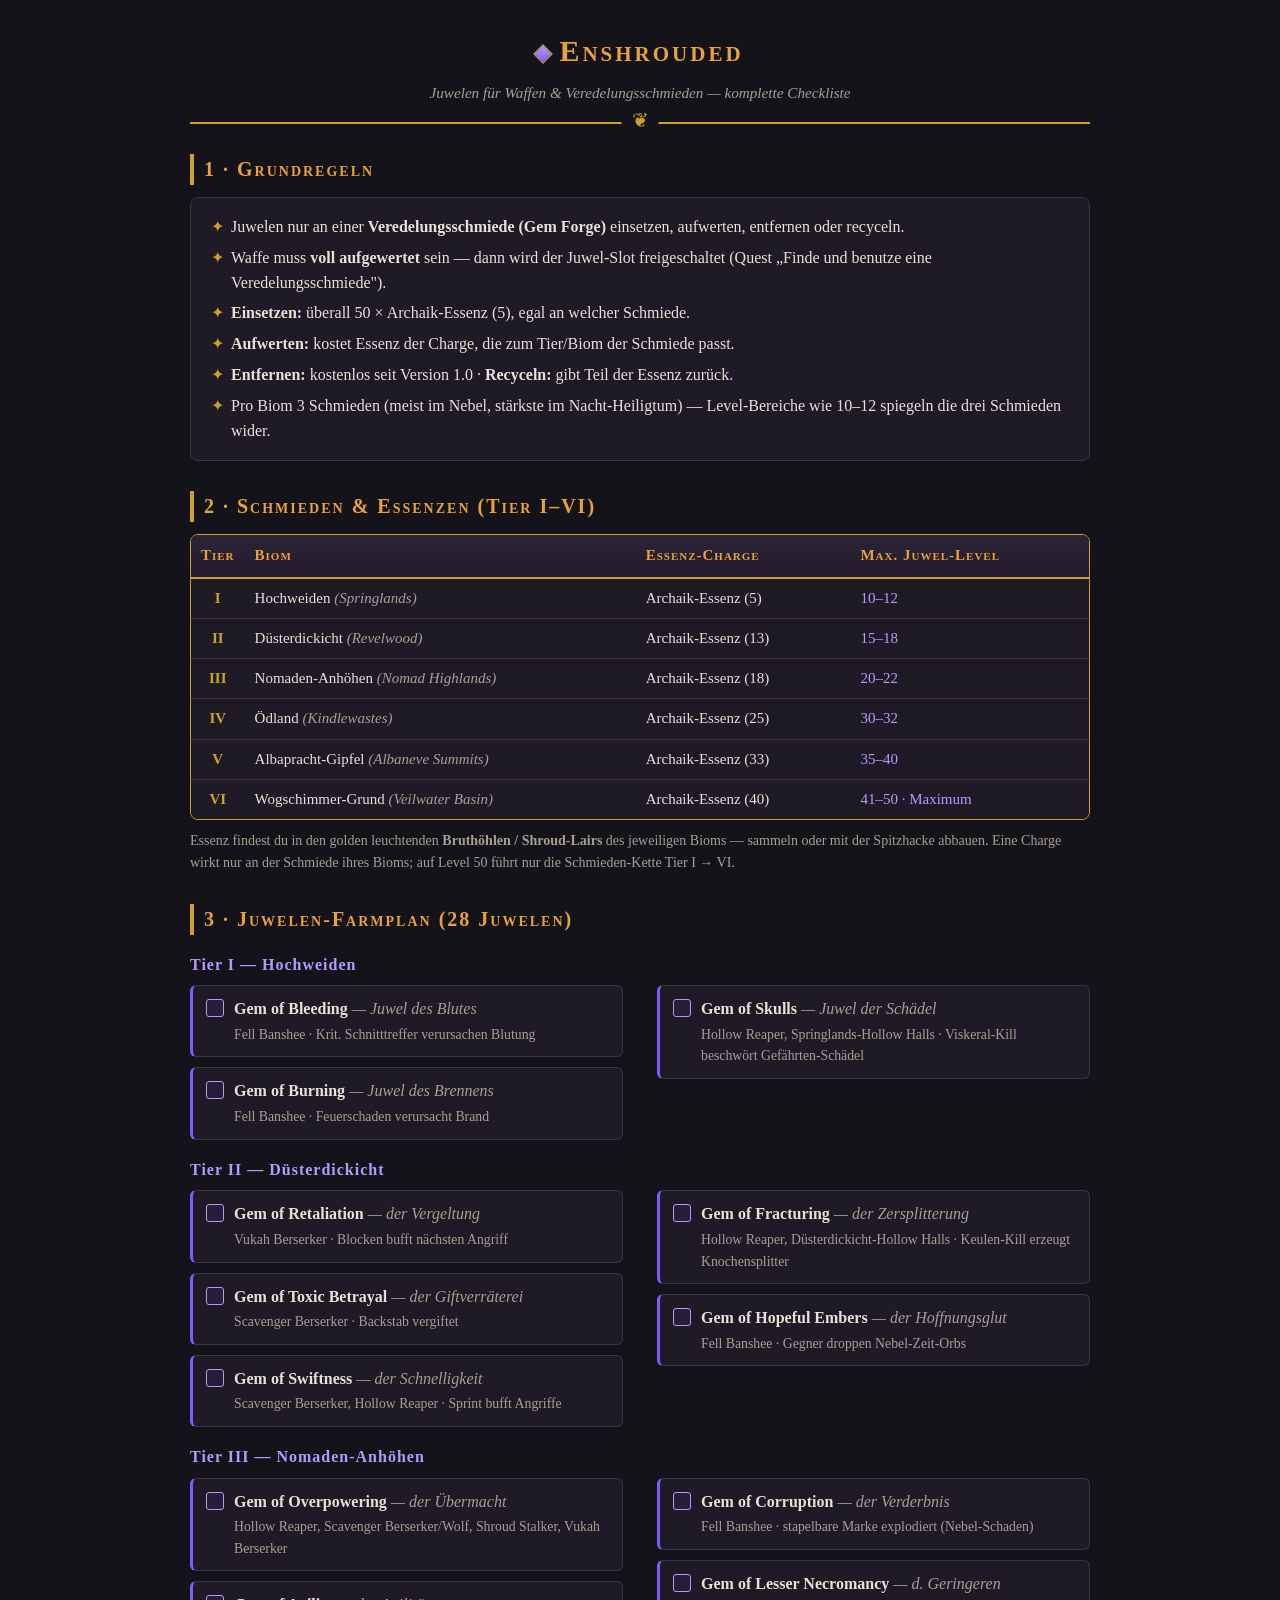
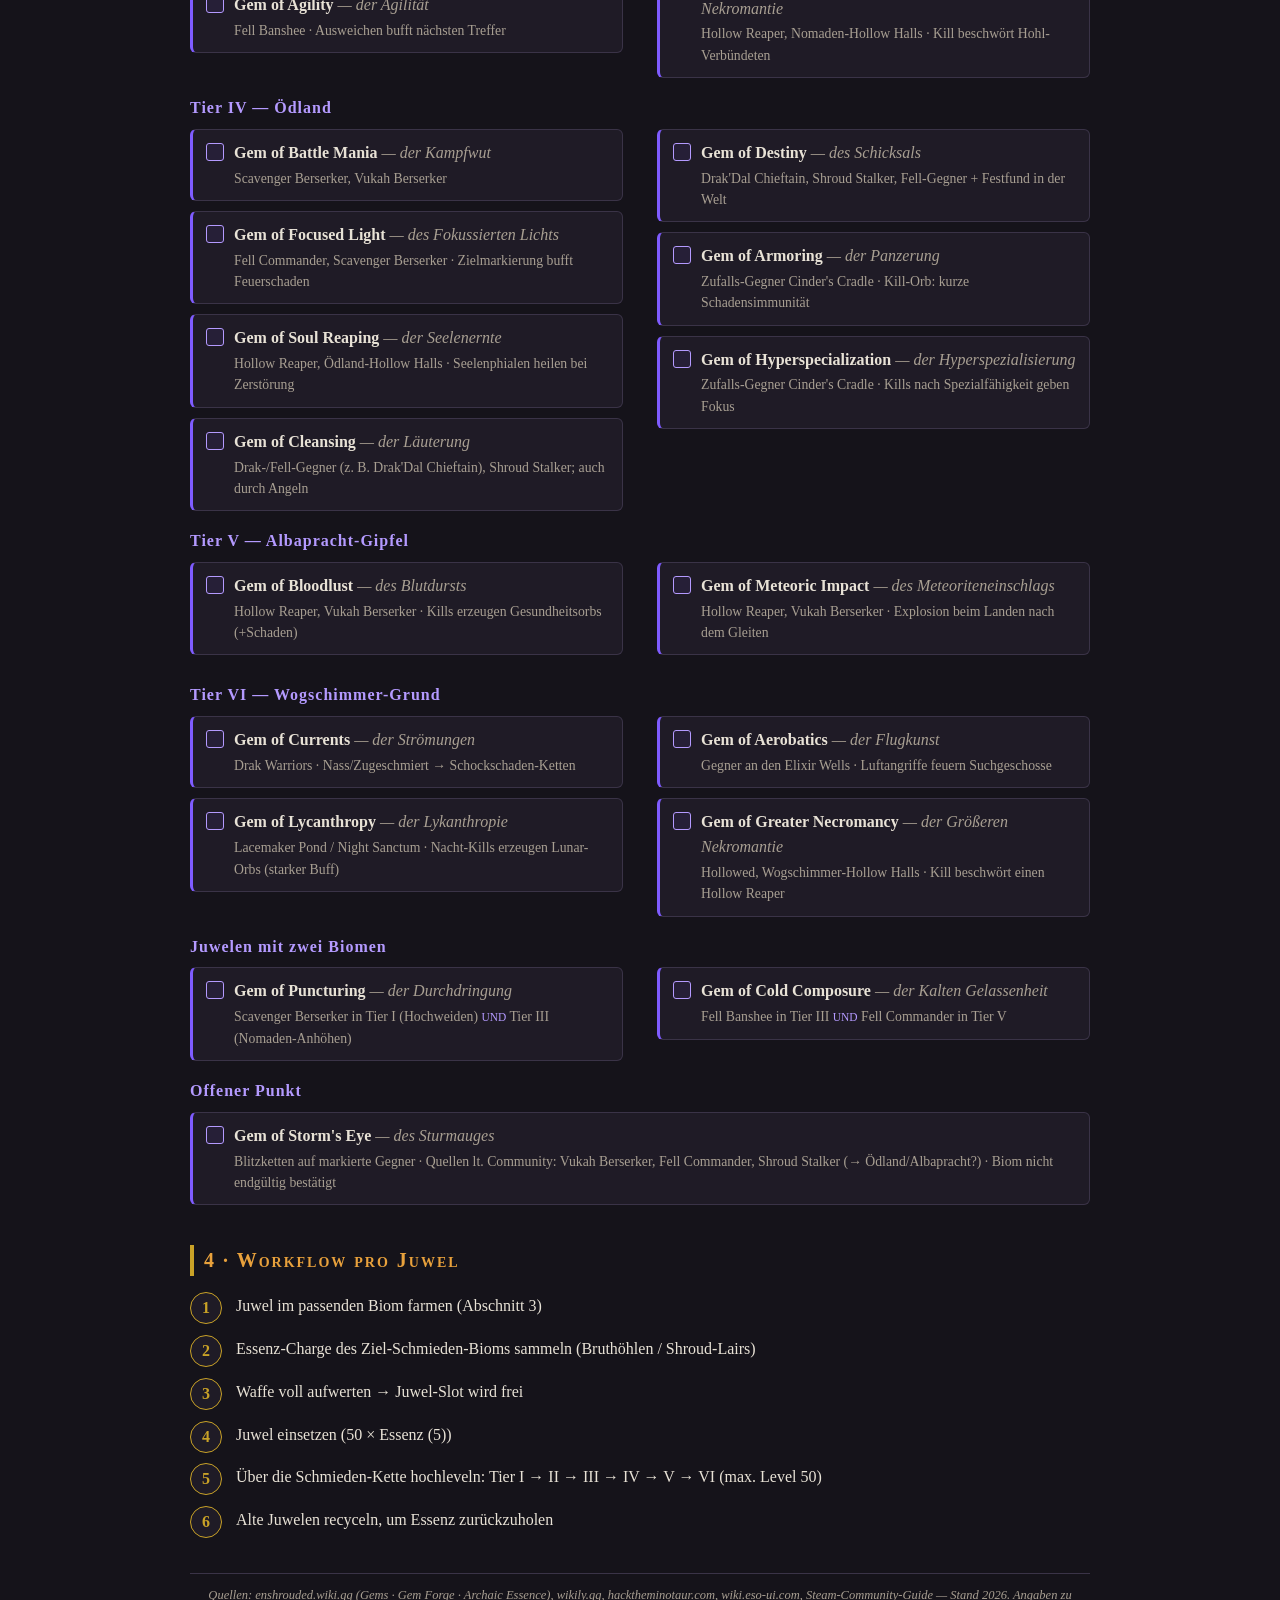
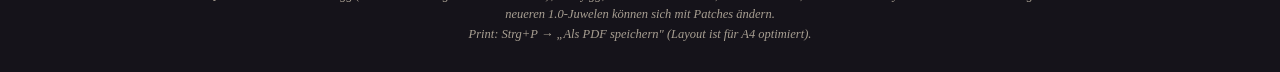
==== index.html @ e837d1d8 "index.html erstellen" ====
<!DOCTYPE html>
<html lang="de">
<head>
<meta charset="UTF-8">
<meta name="viewport" content="width=device-width, initial-scale=1">
<title>Enshrouded – Juwelen &amp; Veredelungsschmieden</title>
<style>
  :root{
    --bg:#15131a; --panel:#1f1b26; --panel2:#262130;
    --gold:#c9a227; --ember:#e8a13c; --gem:#7f5cff; --gem2:#b49aff;
    --text:#e8e2d6; --muted:#a89f92; --line:#3a3347;
  }
  *{box-sizing:border-box;margin:0;padding:0}
  html{-webkit-text-size-adjust:100%}
  body{
    font-family:"Palatino Linotype",Palatino,Georgia,"Times New Roman",serif;
    background:var(--bg); color:var(--text);
    padding:clamp(14px,4vw,28px) clamp(10px,4vw,22px);
    line-height:1.55; font-size:16px;
  }
  .wrap{max-width:900px;margin:0 auto}
  header{text-align:center;border-bottom:2px solid var(--gold);padding-bottom:18px;margin-bottom:26px;position:relative}
  header::after{content:"❦";color:var(--gold);font-size:20px;position:absolute;bottom:-14px;left:50%;transform:translateX(-50%);background:var(--bg);padding:0 10px}
  h1{font-variant:small-caps;letter-spacing:3px;font-size:clamp(24px,7vw,30px);color:var(--ember)}
  .sub{color:var(--muted);font-style:italic;margin-top:6px;font-size:.95em}
  .gem-icon{display:inline-block;width:14px;height:14px;background:linear-gradient(135deg,var(--gem2),var(--gem));transform:rotate(45deg);margin-right:9px;border:1px solid var(--gold);vertical-align:middle}
  h2{font-variant:small-caps;letter-spacing:2px;color:var(--ember);font-size:clamp(17px,5vw,20px);margin:30px 0 12px;border-left:4px solid var(--gold);padding-left:10px}
  h3{color:var(--gem2);font-size:16px;margin:18px 0 8px;letter-spacing:1px}
  .note{background:var(--panel);border:1px solid var(--line);border-radius:8px;padding:14px 16px;margin-bottom:8px}
  ul.rules{list-style:none}
  ul.rules li{padding:3px 0 3px 24px;position:relative}
  ul.rules li::before{content:"✦";position:absolute;left:4px;color:var(--gold)}
  .table-scroll{overflow-x:auto;-webkit-overflow-scrolling:touch;border:1px solid var(--gold);border-radius:8px}
  table{width:100%;min-width:520px;border-collapse:collapse;background:var(--panel);font-size:15px}
  th{background:linear-gradient(180deg,#2c2437,#221c2b);font-variant:small-caps;letter-spacing:1px;color:var(--ember);padding:9px 10px;text-align:left;border-bottom:2px solid var(--gold);position:sticky;top:0}
  td{padding:8px 10px;border-bottom:1px solid var(--line)}
  tr:last-child td{border-bottom:none}
  .tier{color:var(--gold);font-weight:bold;text-align:center;width:52px}
  .lvl{color:var(--gem2);white-space:nowrap}
  .cols{column-count:2;column-gap:34px}
  .gem{break-inside:avoid;margin:0 0 10px;padding:11px 13px;background:var(--panel);border:1px solid var(--line);border-left:3px solid var(--gem);border-radius:6px;list-style:none;display:flex;gap:10px;align-items:flex-start}
  .box{flex:0 0 18px;height:18px;margin-top:2px;border:1.5px solid var(--gem2);border-radius:3px;background:rgba(127,92,255,.08)}
  .gname{font-weight:bold;color:var(--text)}
  .gde{color:var(--muted);font-style:italic}
  .gsrc{display:block;font-size:.86em;color:var(--muted);margin-top:2px}
  .gem small{color:var(--gem2)}
  .workflow{counter-reset:step}
  .workflow li{list-style:none;position:relative;padding:6px 0 6px 46px;margin-bottom:6px}
  .workflow li::before{counter-increment:step;content:counter(step);position:absolute;left:0;top:4px;width:30px;height:30px;line-height:30px;text-align:center;border-radius:50%;border:1.5px solid var(--gold);color:var(--gold);font-weight:bold;background:var(--panel)}
  footer{margin-top:34px;border-top:1px solid var(--line);padding-top:12px;color:var(--muted);font-size:12.5px;font-style:italic;text-align:center}

  /* ── Mobil & Tablet ─────────────────────────── */
  @media (max-width:760px){
    .cols{column-count:1}
    h2{scroll-margin-top:12px}
    .gem{padding:12px 14px}
    .box{flex:0 0 20px;height:20px}
    header{margin-bottom:20px;padding-bottom:14px}
  }
  @media (max-width:480px){
    body{font-size:15px}
    .table-scroll{margin:0 -6px}
    th,td{padding:7px 8px}
    table{min-width:480px;font-size:14px}
    .gem-icon{width:12px;height:12px;margin-right:7px}
    .workflow li{padding-left:42px}
  }

  /* ── Druckfassung: hell fürs Papier ─────────── */
  @media print{
    body{background:#fdf9ef;color:#2a2418;padding:6mm}
    header,header::after{background:#fdf9ef}
    .note,table,.gem{background:#fff;color:#2a2418}
    th{background:#f3ead2;color:#6b4a08;-webkit-print-color-adjust:exact;print-color-adjust:exact}
    td,tr:last-child td{border-color:#d8cdb4}
    .box{background:#fff;border-color:#7f5cff}
    .cols{column-count:2}
    .table-scroll{overflow:visible;border-radius:0}
    table{min-width:0}
    a[href]::after{content:""}
  }
  @page{size:A4;margin:14mm}
</style>
</head>
<body>
<div class="wrap">

<header>
  <h1><span class="gem-icon"></span>Enshrouded</h1>
  <div class="sub">Juwelen für Waffen &amp; Veredelungsschmieden — komplette Checkliste</div>
</header>

<h2>1 · Grundregeln</h2>
<div class="note"><ul class="rules">
<li>Juwelen nur an einer <b>Veredelungsschmiede (Gem Forge)</b> einsetzen, aufwerten, entfernen oder recyceln.</li>
<li>Waffe muss <b>voll aufgewertet</b> sein — dann wird der Juwel-Slot freigeschaltet (Quest „Finde und benutze eine Veredelungsschmiede").</li>
<li><b>Einsetzen:</b> überall 50 × Archaik-Essenz (5), egal an welcher Schmiede.</li>
<li><b>Aufwerten:</b> kostet Essenz der Charge, die zum Tier/Biom der Schmiede passt.</li>
<li><b>Entfernen:</b> kostenlos seit Version 1.0 · <b>Recyceln:</b> gibt Teil der Essenz zurück.</li>
<li>Pro Biom 3 Schmieden (meist im Nebel, stärkste im Nacht-Heiligtum) — Level-Bereiche wie 10–12 spiegeln die drei Schmieden wider.</li>
</ul></div>

<h2>2 · Schmieden &amp; Essenzen (Tier I–VI)</h2>
<div class="table-scroll">
<table>
<tr><th>Tier</th><th>Biom</th><th>Essenz-Charge</th><th>Max. Juwel-Level</th></tr>
<tr><td class="tier">I</td><td>Hochweiden <span class="gde">(Springlands)</span></td><td>Archaik-Essenz (5)</td><td class="lvl">10–12</td></tr>
<tr><td class="tier">II</td><td>Düsterdickicht <span class="gde">(Revelwood)</span></td><td>Archaik-Essenz (13)</td><td class="lvl">15–18</td></tr>
<tr><td class="tier">III</td><td>Nomaden-Anhöhen <span class="gde">(Nomad Highlands)</span></td><td>Archaik-Essenz (18)</td><td class="lvl">20–22</td></tr>
<tr><td class="tier">IV</td><td>Ödland <span class="gde">(Kindlewastes)</span></td><td>Archaik-Essenz (25)</td><td class="lvl">30–32</td></tr>
<tr><td class="tier">V</td><td>Albapracht-Gipfel <span class="gde">(Albaneve Summits)</span></td><td>Archaik-Essenz (33)</td><td class="lvl">35–40</td></tr>
<tr><td class="tier">VI</td><td>Wogschimmer-Grund <span class="gde">(Veilwater Basin)</span></td><td>Archaik-Essenz (40)</td><td class="lvl">41–50 · Maximum</td></tr>
</table>
</div>
<p style="margin-top:10px;color:var(--muted);font-size:14px">Essenz findest du in den golden leuchtenden <b>Bruthöhlen / Shroud-Lairs</b> des jeweiligen Bioms — sammeln oder mit der Spitzhacke abbauen. Eine Charge wirkt nur an der Schmiede ihres Bioms; auf Level 50 führt nur die Schmieden-Kette Tier I → VI.</p>

<h2>3 · Juwelen-Farmplan (28 Juwelen)</h2>

<h3>Tier I — Hochweiden</h3>
<ul class="cols">
<li class="gem"><span class="box"></span><span><span class="gname">Gem of Bleeding</span> <span class="gde">— Juwel des Blutes</span><span class="gsrc">Fell Banshee · Krit. Schnitttreffer verursachen Blutung</span></span></li>
<li class="gem"><span class="box"></span><span><span class="gname">Gem of Burning</span> <span class="gde">— Juwel des Brennens</span><span class="gsrc">Fell Banshee · Feuerschaden verursacht Brand</span></span></li>
<li class="gem"><span class="box"></span><span><span class="gname">Gem of Skulls</span> <span class="gde">— Juwel der Schädel</span><span class="gsrc">Hollow Reaper, Springlands-Hollow Halls · Viskeral-Kill beschwört Gefährten-Schädel</span></span></li>
</ul>

<h3>Tier II — Düsterdickicht</h3>
<ul class="cols">
<li class="gem"><span class="box"></span><span><span class="gname">Gem of Retaliation</span> <span class="gde">— der Vergeltung</span><span class="gsrc">Vukah Berserker · Blocken bufft nächsten Angriff</span></span></li>
<li class="gem"><span class="box"></span><span><span class="gname">Gem of Toxic Betrayal</span> <span class="gde">— der Giftverräterei</span><span class="gsrc">Scavenger Berserker · Backstab vergiftet</span></span></li>
<li class="gem"><span class="box"></span><span><span class="gname">Gem of Swiftness</span> <span class="gde">— der Schnelligkeit</span><span class="gsrc">Scavenger Berserker, Hollow Reaper · Sprint bufft Angriffe</span></span></li>
<li class="gem"><span class="box"></span><span><span class="gname">Gem of Fracturing</span> <span class="gde">— der Zersplitterung</span><span class="gsrc">Hollow Reaper, Düsterdickicht-Hollow Halls · Keulen-Kill erzeugt Knochensplitter</span></span></li>
<li class="gem"><span class="box"></span><span><span class="gname">Gem of Hopeful Embers</span> <span class="gde">— der Hoffnungsglut</span><span class="gsrc">Fell Banshee · Gegner droppen Nebel-Zeit-Orbs</span></span></li>
</ul>

<h3>Tier III — Nomaden-Anhöhen</h3>
<ul class="cols">
<li class="gem"><span class="box"></span><span><span class="gname">Gem of Overpowering</span> <span class="gde">— der Übermacht</span><span class="gsrc">Hollow Reaper, Scavenger Berserker/Wolf, Shroud Stalker, Vukah Berserker</span></span></li>
<li class="gem"><span class="box"></span><span><span class="gname">Gem of Agility</span> <span class="gde">— der Agilität</span><span class="gsrc">Fell Banshee · Ausweichen bufft nächsten Treffer</span></span></li>
<li class="gem"><span class="box"></span><span><span class="gname">Gem of Corruption</span> <span class="gde">— der Verderbnis</span><span class="gsrc">Fell Banshee · stapelbare Marke explodiert (Nebel-Schaden)</span></span></li>
<li class="gem"><span class="box"></span><span><span class="gname">Gem of Lesser Necromancy</span> <span class="gde">— d. Geringeren Nekromantie</span><span class="gsrc">Hollow Reaper, Nomaden-Hollow Halls · Kill beschwört Hohl-Verbündeten</span></span></li>
</ul>

<h3>Tier IV — Ödland</h3>
<ul class="cols">
<li class="gem"><span class="box"></span><span><span class="gname">Gem of Battle Mania</span> <span class="gde">— der Kampfwut</span><span class="gsrc">Scavenger Berserker, Vukah Berserker</span></span></li>
<li class="gem"><span class="box"></span><span><span class="gname">Gem of Focused Light</span> <span class="gde">— des Fokussierten Lichts</span><span class="gsrc">Fell Commander, Scavenger Berserker · Zielmarkierung bufft Feuerschaden</span></span></li>
<li class="gem"><span class="box"></span><span><span class="gname">Gem of Soul Reaping</span> <span class="gde">— der Seelenernte</span><span class="gsrc">Hollow Reaper, Ödland-Hollow Halls · Seelenphialen heilen bei Zerstörung</span></span></li>
<li class="gem"><span class="box"></span><span><span class="gname">Gem of Cleansing</span> <span class="gde">— der Läuterung</span><span class="gsrc">Drak-/Fell-Gegner (z. B. Drak'Dal Chieftain), Shroud Stalker; auch durch Angeln</span></span></li>
<li class="gem"><span class="box"></span><span><span class="gname">Gem of Destiny</span> <span class="gde">— des Schicksals</span><span class="gsrc">Drak'Dal Chieftain, Shroud Stalker, Fell-Gegner + Festfund in der Welt</span></span></li>
<li class="gem"><span class="box"></span><span><span class="gname">Gem of Armoring</span> <span class="gde">— der Panzerung</span><span class="gsrc">Zufalls-Gegner Cinder's Cradle · Kill-Orb: kurze Schadensimmunität</span></span></li>
<li class="gem"><span class="box"></span><span><span class="gname">Gem of Hyperspecialization</span> <span class="gde">— der Hyperspezialisierung</span><span class="gsrc">Zufalls-Gegner Cinder's Cradle · Kills nach Spezialfähigkeit geben Fokus</span></span></li>
</ul>

<h3>Tier V — Albapracht-Gipfel</h3>
<ul class="cols">
<li class="gem"><span class="box"></span><span><span class="gname">Gem of Bloodlust</span> <span class="gde">— des Blutdursts</span><span class="gsrc">Hollow Reaper, Vukah Berserker · Kills erzeugen Gesundheitsorbs (+Schaden)</span></span></li>
<li class="gem"><span class="box"></span><span><span class="gname">Gem of Meteoric Impact</span> <span class="gde">— des Meteoriteneinschlags</span><span class="gsrc">Hollow Reaper, Vukah Berserker · Explosion beim Landen nach dem Gleiten</span></span></li>
</ul>

<h3>Tier VI — Wogschimmer-Grund</h3>
<ul class="cols">
<li class="gem"><span class="box"></span><span><span class="gname">Gem of Currents</span> <span class="gde">— der Strömungen</span><span class="gsrc">Drak Warriors · Nass/Zugeschmiert → Schockschaden-Ketten</span></span></li>
<li class="gem"><span class="box"></span><span><span class="gname">Gem of Lycanthropy</span> <span class="gde">— der Lykanthropie</span><span class="gsrc">Lacemaker Pond / Night Sanctum · Nacht-Kills erzeugen Lunar-Orbs (starker Buff)</span></span></li>
<li class="gem"><span class="box"></span><span><span class="gname">Gem of Aerobatics</span> <span class="gde">— der Flugkunst</span><span class="gsrc">Gegner an den Elixir Wells · Luftangriffe feuern Suchgeschosse</span></span></li>
<li class="gem"><span class="box"></span><span><span class="gname">Gem of Greater Necromancy</span> <span class="gde">— der Größeren Nekromantie</span><span class="gsrc">Hollowed, Wogschimmer-Hollow Halls · Kill beschwört einen Hollow Reaper</span></span></li>
</ul>

<h3>Juwelen mit zwei Biomen</h3>
<ul class="cols">
<li class="gem"><span class="box"></span><span><span class="gname">Gem of Puncturing</span> <span class="gde">— der Durchdringung</span><span class="gsrc">Scavenger Berserker in Tier I (Hochweiden) <small>UND</small> Tier III (Nomaden-Anhöhen)</span></span></li>
<li class="gem"><span class="box"></span><span><span class="gname">Gem of Cold Composure</span> <span class="gde">— der Kalten Gelassenheit</span><span class="gsrc">Fell Banshee in Tier III <small>UND</small> Fell Commander in Tier V</span></span></li>
</ul>

<h3>Offener Punkt</h3>
<ul class="cols" style="column-count:1">
<li class="gem"><span class="box"></span><span><span class="gname">Gem of Storm's Eye</span> <span class="gde">— des Sturmauges</span><span class="gsrc">Blitzketten auf markierte Gegner · Quellen lt. Community: Vukah Berserker, Fell Commander, Shroud Stalker (→ Ödland/Albapracht?) · Biom nicht endgültig bestätigt</span></span></li>
</ul>

<h2>4 · Workflow pro Juwel</h2>
<ol class="workflow">
<li>Juwel im passenden Biom farmen (Abschnitt 3)</li>
<li>Essenz-Charge des Ziel-Schmieden-Bioms sammeln (Bruthöhlen / Shroud-Lairs)</li>
<li>Waffe voll aufwerten → Juwel-Slot wird frei</li>
<li>Juwel einsetzen (50 × Essenz (5))</li>
<li>Über die Schmieden-Kette hochleveln: Tier I → II → III → IV → V → VI (max. Level 50)</li>
<li>Alte Juwelen recyceln, um Essenz zurückzuholen</li>
</ol>

<footer>Quellen: enshrouded.wiki.gg (Gems · Gem Forge · Archaic Essence), wikily.gg, hacktheminotaur.com, wiki.eso-ui.com, Steam-Community-Guide — Stand 2026. Angaben zu neueren 1.0-Juwelen können sich mit Patches ändern.<br>Print: Strg+P → „Als PDF speichern" (Layout ist für A4 optimiert).</footer>

</div>
</body>
</html>
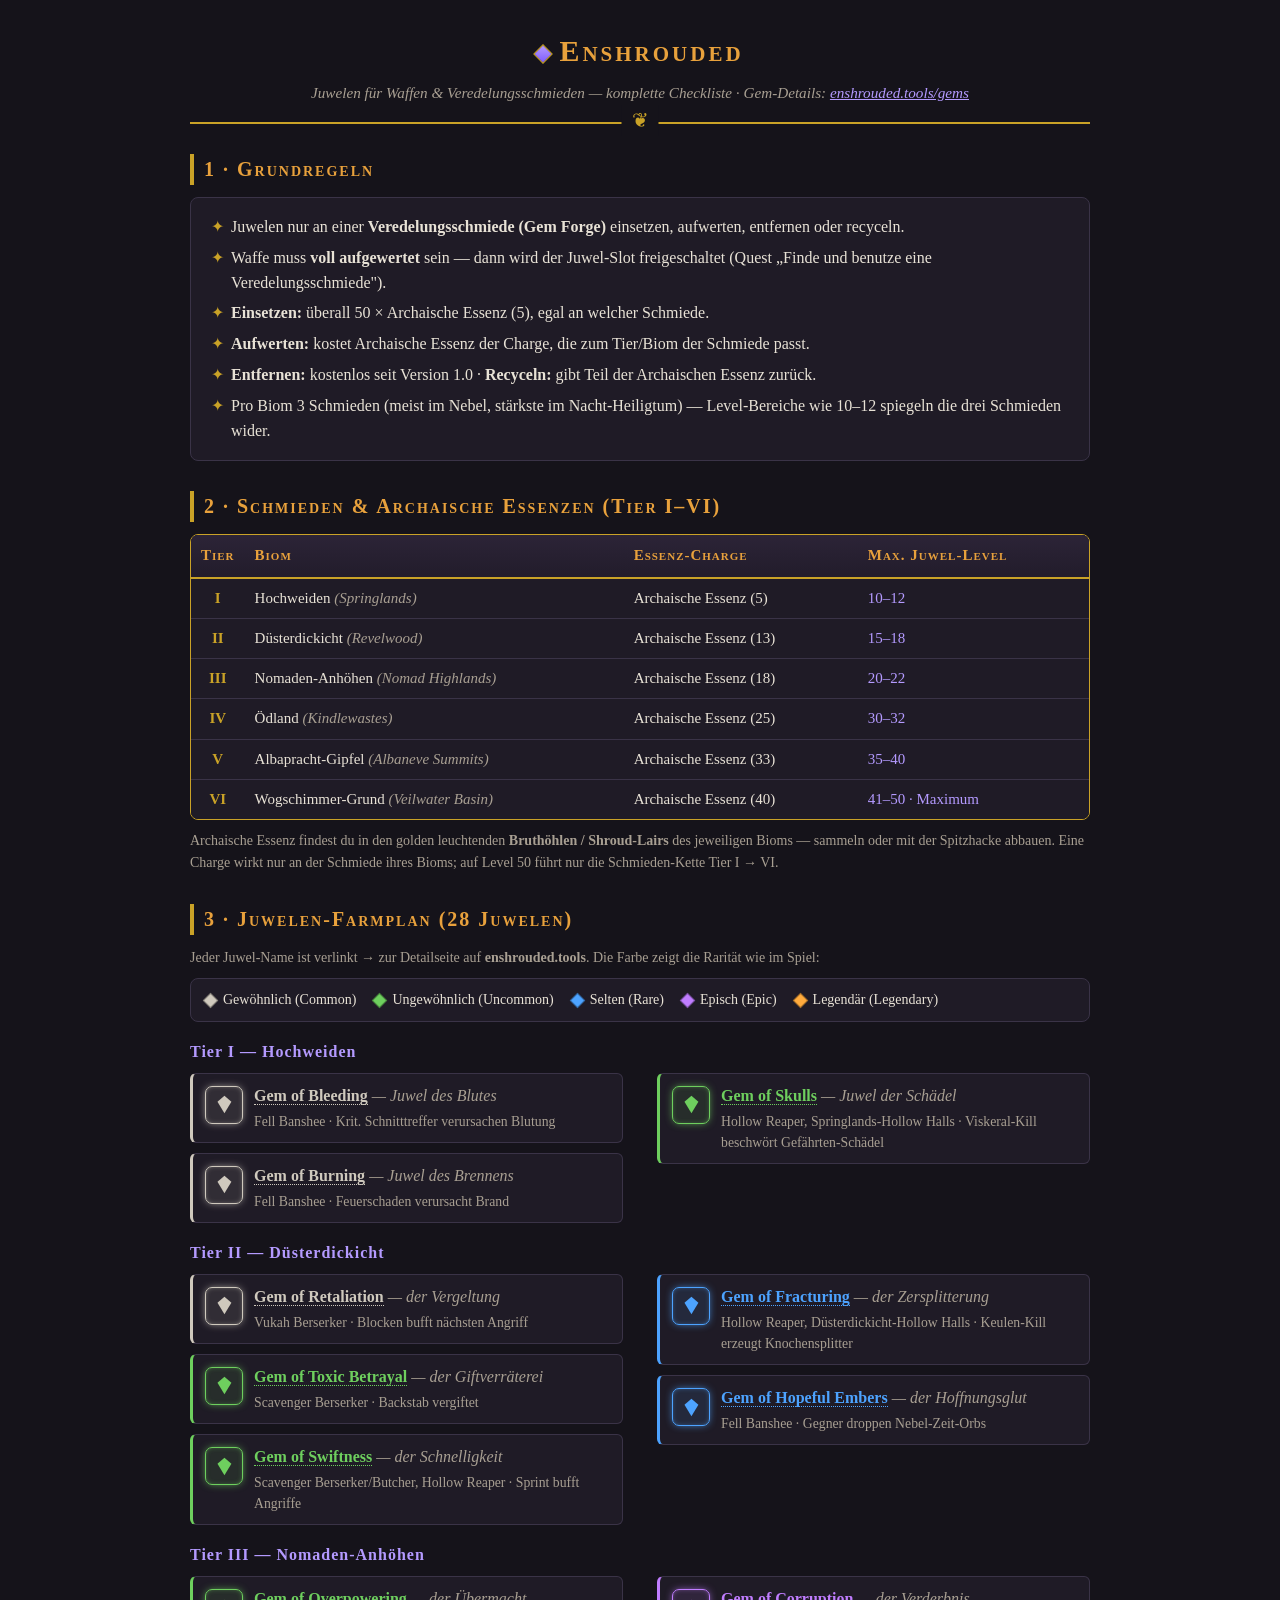
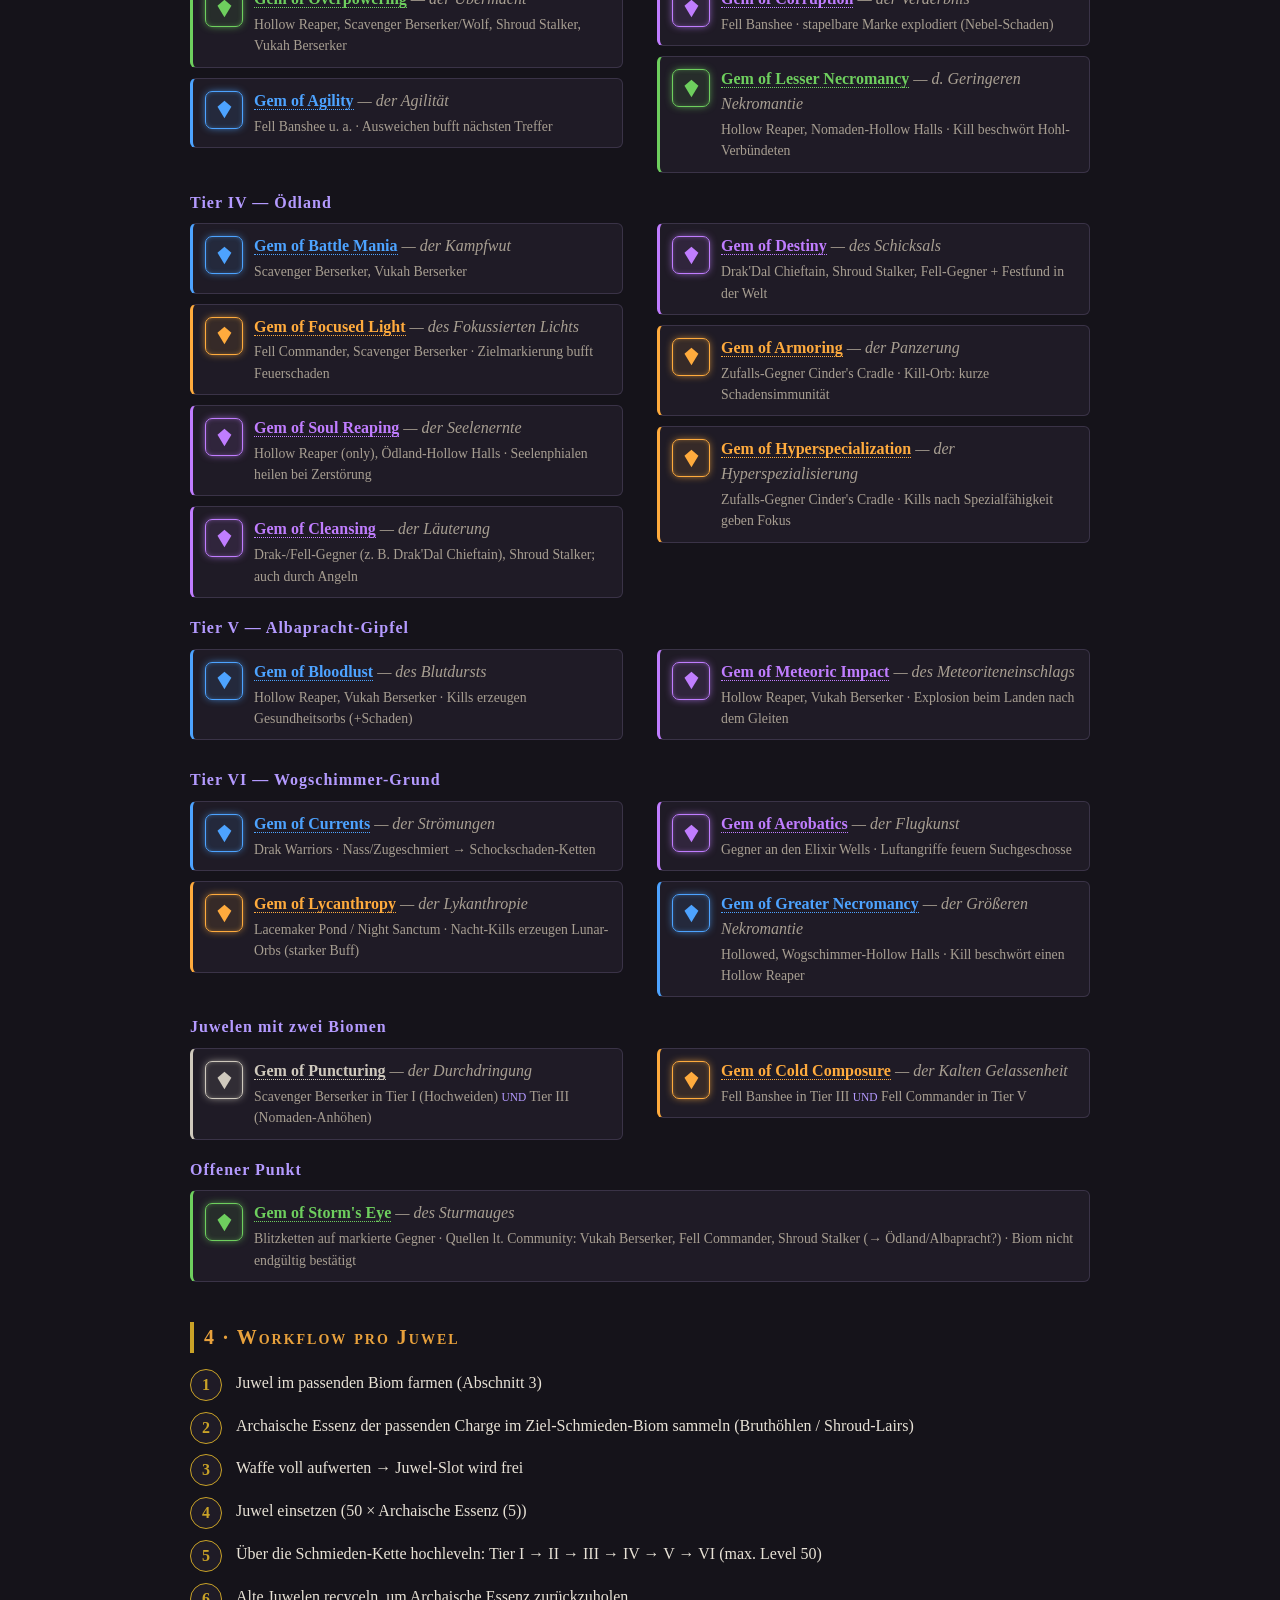
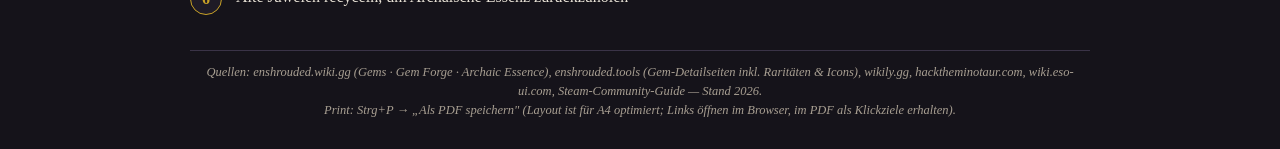
==== commit ead9fd68: "Update index.html" ====
--- a/index.html
+++ b/index.html
@@ -9,6 +9,8 @@
     --bg:#15131a; --panel:#1f1b26; --panel2:#262130;
     --gold:#c9a227; --ember:#e8a13c; --gem:#7f5cff; --gem2:#b49aff;
     --text:#e8e2d6; --muted:#a89f92; --line:#3a3347;
+    --rar-common:#cfc9bd; --rar-uncommon:#6ecf5e; --rar-rare:#4da3ff;
+    --rar-epic:#c07dff; --rar-legendary:#ffab3d;
   }
   *{box-sizing:border-box;margin:0;padding:0}
   html{-webkit-text-size-adjust:100%}
@@ -38,12 +40,40 @@
   .tier{color:var(--gold);font-weight:bold;text-align:center;width:52px}
   .lvl{color:var(--gem2);white-space:nowrap}
   .cols{column-count:2;column-gap:34px}
-  .gem{break-inside:avoid;margin:0 0 10px;padding:11px 13px;background:var(--panel);border:1px solid var(--line);border-left:3px solid var(--gem);border-radius:6px;list-style:none;display:flex;gap:10px;align-items:flex-start}
-  .box{flex:0 0 18px;height:18px;margin-top:2px;border:1.5px solid var(--gem2);border-radius:3px;background:rgba(127,92,255,.08)}
-  .gname{font-weight:bold;color:var(--text)}
+  .gem{break-inside:avoid;margin:0 0 10px;padding:10px 12px;background:var(--panel);border:1px solid var(--line);border-left:3px solid var(--rar-common);border-radius:6px;list-style:none;display:flex;gap:11px;align-items:flex-start}
+
+  /* Juwel-Icon statt Checkbox */
+  .gicon{flex:0 0 38px;width:38px;height:38px;margin-top:2px;display:flex;align-items:center;justify-content:center;border-radius:7px;border:1.5px solid currentColor;box-shadow:0 0 9px -2px currentColor, inset 0 0 6px -3px currentColor;overflow:hidden}
+  .gicon img{width:82%;height:82%;object-fit:contain;display:block}
+  .gicon svg{display:none;width:58%;height:58%;fill:currentColor}
+  .gicon.nopic img{display:none}
+  .gicon.nopic svg{display:block}
+
+  /* Raritätsfarben — wie auf den enshrouded.tools-Detailseiten */
+  .g-common    .gicon{color:var(--rar-common);background:rgba(207,201,189,.10)}
+  .g-uncommon  .gicon{color:var(--rar-uncommon);background:rgba(110,207,94,.10)}
+  .g-rare      .gicon{color:var(--rar-rare);background:rgba(77,163,255,.10)}
+  .g-epic      .gicon{color:var(--rar-epic);background:rgba(192,125,255,.10)}
+  .g-legendary .gicon{color:var(--rar-legendary);background:rgba(255,171,61,.10)}
+  .g-common{border-left-color:var(--rar-common)}
+  .g-uncommon{border-left-color:var(--rar-uncommon)}
+  .g-rare{border-left-color:var(--rar-rare)}
+  .g-epic{border-left-color:var(--rar-epic)}
+  .g-legendary{border-left-color:var(--rar-legendary)}
+
+  a.gname{font-weight:bold;text-decoration:none;border-bottom:1px dotted currentColor}
+  a.gname:hover{color:var(--ember)!important;border-bottom-color:var(--ember)}
+  .g-common a.gname{color:var(--rar-common)} .g-common a.gname{border-bottom-color:var(--rar-common)}
+  .g-uncommon a.gname{color:var(--rar-uncommon);border-bottom-color:var(--rar-uncommon)}
+  .g-rare a.gname{color:var(--rar-rare);border-bottom-color:var(--rar-rare)}
+  .g-epic a.gname{color:var(--rar-epic);border-bottom-color:var(--rar-epic)}
+  .g-legendary a.gname{color:var(--rar-legendary);border-bottom-color:var(--rar-legendary)}
   .gde{color:var(--muted);font-style:italic}
   .gsrc{display:block;font-size:.86em;color:var(--muted);margin-top:2px}
   .gem small{color:var(--gem2)}
+  .legend{display:flex;flex-wrap:wrap;gap:8px 18px;margin:4px 0 16px;padding:10px 14px;background:var(--panel);border:1px solid var(--line);border-radius:8px;font-size:14px}
+  .legend span{display:inline-flex;align-items:center;gap:7px}
+  .swatch{width:11px;height:11px;transform:rotate(45deg);display:inline-block;border:1px solid rgba(0,0,0,.35)}
   .workflow{counter-reset:step}
   .workflow li{list-style:none;position:relative;padding:6px 0 6px 46px;margin-bottom:6px}
   .workflow li::before{counter-increment:step;content:counter(step);position:absolute;left:0;top:4px;width:30px;height:30px;line-height:30px;text-align:center;border-radius:50%;border:1.5px solid var(--gold);color:var(--gold);font-weight:bold;background:var(--panel)}
@@ -54,7 +84,7 @@
     .cols{column-count:1}
     h2{scroll-margin-top:12px}
     .gem{padding:12px 14px}
-    .box{flex:0 0 20px;height:20px}
+    .gicon{flex:0 0 42px;width:42px;height:42px}
     header{margin-bottom:20px;padding-bottom:14px}
   }
   @media (max-width:480px){
@@ -70,13 +100,18 @@
   @media print{
     body{background:#fdf9ef;color:#2a2418;padding:6mm}
     header,header::after{background:#fdf9ef}
-    .note,table,.gem{background:#fff;color:#2a2418}
+    .note,.legend,table,.gem{background:#fff;color:#2a2418}
     th{background:#f3ead2;color:#6b4a08;-webkit-print-color-adjust:exact;print-color-adjust:exact}
     td,tr:last-child td{border-color:#d8cdb4}
-    .box{background:#fff;border-color:#7f5cff}
     .cols{column-count:2}
     .table-scroll{overflow:visible;border-radius:0}
     table{min-width:0}
+    .g-common a.gname{color:#5a564a}
+    .g-uncommon a.gname{color:#2e8b2e}
+    .g-rare a.gname{color:#1d5fb8}
+    .g-epic a.gname{color:#8a3fc7}
+    .g-legendary a.gname{color:#c07c08}
+    .swatch,.gem,.legend,.note,.gicon{-webkit-print-color-adjust:exact;print-color-adjust:exact}
     a[href]::after{content:""}
   }
   @page{size:A4;margin:14mm}
@@ -87,107 +122,115 @@
 
 <header>
   <h1><span class="gem-icon"></span>Enshrouded</h1>
-  <div class="sub">Juwelen für Waffen &amp; Veredelungsschmieden — komplette Checkliste</div>
+  <div class="sub">Juwelen für Waffen &amp; Veredelungsschmieden — komplette Checkliste · Gem-Details: <a href="https://www.enshrouded.tools/gems" style="color:var(--gem2)">enshrouded.tools/gems</a></div>
 </header>
 
 <h2>1 · Grundregeln</h2>
 <div class="note"><ul class="rules">
 <li>Juwelen nur an einer <b>Veredelungsschmiede (Gem Forge)</b> einsetzen, aufwerten, entfernen oder recyceln.</li>
 <li>Waffe muss <b>voll aufgewertet</b> sein — dann wird der Juwel-Slot freigeschaltet (Quest „Finde und benutze eine Veredelungsschmiede").</li>
-<li><b>Einsetzen:</b> überall 50 × Archaik-Essenz (5), egal an welcher Schmiede.</li>
-<li><b>Aufwerten:</b> kostet Essenz der Charge, die zum Tier/Biom der Schmiede passt.</li>
-<li><b>Entfernen:</b> kostenlos seit Version 1.0 · <b>Recyceln:</b> gibt Teil der Essenz zurück.</li>
+<li><b>Einsetzen:</b> überall 50 × Archaische Essenz (5), egal an welcher Schmiede.</li>
+<li><b>Aufwerten:</b> kostet Archaische Essenz der Charge, die zum Tier/Biom der Schmiede passt.</li>
+<li><b>Entfernen:</b> kostenlos seit Version 1.0 · <b>Recyceln:</b> gibt Teil der Archaischen Essenz zurück.</li>
 <li>Pro Biom 3 Schmieden (meist im Nebel, stärkste im Nacht-Heiligtum) — Level-Bereiche wie 10–12 spiegeln die drei Schmieden wider.</li>
 </ul></div>
 
-<h2>2 · Schmieden &amp; Essenzen (Tier I–VI)</h2>
+<h2>2 · Schmieden &amp; Archaische Essenzen (Tier I–VI)</h2>
 <div class="table-scroll">
 <table>
 <tr><th>Tier</th><th>Biom</th><th>Essenz-Charge</th><th>Max. Juwel-Level</th></tr>
-<tr><td class="tier">I</td><td>Hochweiden <span class="gde">(Springlands)</span></td><td>Archaik-Essenz (5)</td><td class="lvl">10–12</td></tr>
-<tr><td class="tier">II</td><td>Düsterdickicht <span class="gde">(Revelwood)</span></td><td>Archaik-Essenz (13)</td><td class="lvl">15–18</td></tr>
-<tr><td class="tier">III</td><td>Nomaden-Anhöhen <span class="gde">(Nomad Highlands)</span></td><td>Archaik-Essenz (18)</td><td class="lvl">20–22</td></tr>
-<tr><td class="tier">IV</td><td>Ödland <span class="gde">(Kindlewastes)</span></td><td>Archaik-Essenz (25)</td><td class="lvl">30–32</td></tr>
-<tr><td class="tier">V</td><td>Albapracht-Gipfel <span class="gde">(Albaneve Summits)</span></td><td>Archaik-Essenz (33)</td><td class="lvl">35–40</td></tr>
-<tr><td class="tier">VI</td><td>Wogschimmer-Grund <span class="gde">(Veilwater Basin)</span></td><td>Archaik-Essenz (40)</td><td class="lvl">41–50 · Maximum</td></tr>
+<tr><td class="tier">I</td><td>Hochweiden <span class="gde">(Springlands)</span></td><td>Archaische Essenz (5)</td><td class="lvl">10–12</td></tr>
+<tr><td class="tier">II</td><td>Düsterdickicht <span class="gde">(Revelwood)</span></td><td>Archaische Essenz (13)</td><td class="lvl">15–18</td></tr>
+<tr><td class="tier">III</td><td>Nomaden-Anhöhen <span class="gde">(Nomad Highlands)</span></td><td>Archaische Essenz (18)</td><td class="lvl">20–22</td></tr>
+<tr><td class="tier">IV</td><td>Ödland <span class="gde">(Kindlewastes)</span></td><td>Archaische Essenz (25)</td><td class="lvl">30–32</td></tr>
+<tr><td class="tier">V</td><td>Albapracht-Gipfel <span class="gde">(Albaneve Summits)</span></td><td>Archaische Essenz (33)</td><td class="lvl">35–40</td></tr>
+<tr><td class="tier">VI</td><td>Wogschimmer-Grund <span class="gde">(Veilwater Basin)</span></td><td>Archaische Essenz (40)</td><td class="lvl">41–50 · Maximum</td></tr>
 </table>
 </div>
-<p style="margin-top:10px;color:var(--muted);font-size:14px">Essenz findest du in den golden leuchtenden <b>Bruthöhlen / Shroud-Lairs</b> des jeweiligen Bioms — sammeln oder mit der Spitzhacke abbauen. Eine Charge wirkt nur an der Schmiede ihres Bioms; auf Level 50 führt nur die Schmieden-Kette Tier I → VI.</p>
+<p style="margin-top:10px;color:var(--muted);font-size:14px">Archaische Essenz findest du in den golden leuchtenden <b>Bruthöhlen / Shroud-Lairs</b> des jeweiligen Bioms — sammeln oder mit der Spitzhacke abbauen. Eine Charge wirkt nur an der Schmiede ihres Bioms; auf Level 50 führt nur die Schmieden-Kette Tier I → VI.</p>
 
 <h2>3 · Juwelen-Farmplan (28 Juwelen)</h2>
+<p style="margin:0 0 10px;color:var(--muted);font-size:14px">Jeder Juwel-Name ist verlinkt → zur Detailseite auf <b>enshrouded.tools</b>. Die Farbe zeigt die Rarität wie im Spiel:</p>
+<div class="legend">
+<span><i class="swatch" style="background:var(--rar-common)"></i>Gewöhnlich (Common)</span>
+<span><i class="swatch" style="background:var(--rar-uncommon)"></i>Ungewöhnlich (Uncommon)</span>
+<span><i class="swatch" style="background:var(--rar-rare)"></i>Selten (Rare)</span>
+<span><i class="swatch" style="background:var(--rar-epic)"></i>Episch (Epic)</span>
+<span><i class="swatch" style="background:var(--rar-legendary)"></i>Legendär (Legendary)</span>
+</div>
 
 <h3>Tier I — Hochweiden</h3>
 <ul class="cols">
-<li class="gem"><span class="box"></span><span><span class="gname">Gem of Bleeding</span> <span class="gde">— Juwel des Blutes</span><span class="gsrc">Fell Banshee · Krit. Schnitttreffer verursachen Blutung</span></span></li>
-<li class="gem"><span class="box"></span><span><span class="gname">Gem of Burning</span> <span class="gde">— Juwel des Brennens</span><span class="gsrc">Fell Banshee · Feuerschaden verursacht Brand</span></span></li>
-<li class="gem"><span class="box"></span><span><span class="gname">Gem of Skulls</span> <span class="gde">— Juwel der Schädel</span><span class="gsrc">Hollow Reaper, Springlands-Hollow Halls · Viskeral-Kill beschwört Gefährten-Schädel</span></span></li>
+<li class="gem g-common"><span class="gicon"><img src="https://www.enshrouded.tools/img/items/gem-of-bleeding.webp" alt="Gem of Bleeding" loading="lazy" onerror="this.parentNode.classList.add('nopic');this.remove()"><svg viewBox="0 0 24 24" aria-hidden="true"><path d="M12 2 20 9 12 22 4 9Z"/></svg></span><span><a class="gname" href="https://www.enshrouded.tools/items/gem-of-bleeding" target="_blank" rel="noopener">Gem of Bleeding</a> <span class="gde">— Juwel des Blutes</span><span class="gsrc">Fell Banshee · Krit. Schnitttreffer verursachen Blutung</span></span></li>
+<li class="gem g-common"><span class="gicon"><img src="https://www.enshrouded.tools/img/items/gem-of-burning.webp" alt="Gem of Burning" loading="lazy" onerror="this.parentNode.classList.add('nopic');this.remove()"><svg viewBox="0 0 24 24" aria-hidden="true"><path d="M12 2 20 9 12 22 4 9Z"/></svg></span><span><a class="gname" href="https://www.enshrouded.tools/items/gem-of-burning" target="_blank" rel="noopener">Gem of Burning</a> <span class="gde">— Juwel des Brennens</span><span class="gsrc">Fell Banshee · Feuerschaden verursacht Brand</span></span></li>
+<li class="gem g-uncommon"><span class="gicon"><img src="https://www.enshrouded.tools/img/items/gem-of-skulls.webp" alt="Gem of Skulls" loading="lazy" onerror="this.parentNode.classList.add('nopic');this.remove()"><svg viewBox="0 0 24 24" aria-hidden="true"><path d="M12 2 20 9 12 22 4 9Z"/></svg></span><span><a class="gname" href="https://www.enshrouded.tools/items/gem-of-skulls" target="_blank" rel="noopener">Gem of Skulls</a> <span class="gde">— Juwel der Schädel</span><span class="gsrc">Hollow Reaper, Springlands-Hollow Halls · Viskeral-Kill beschwört Gefährten-Schädel</span></span></li>
 </ul>
 
 <h3>Tier II — Düsterdickicht</h3>
 <ul class="cols">
-<li class="gem"><span class="box"></span><span><span class="gname">Gem of Retaliation</span> <span class="gde">— der Vergeltung</span><span class="gsrc">Vukah Berserker · Blocken bufft nächsten Angriff</span></span></li>
-<li class="gem"><span class="box"></span><span><span class="gname">Gem of Toxic Betrayal</span> <span class="gde">— der Giftverräterei</span><span class="gsrc">Scavenger Berserker · Backstab vergiftet</span></span></li>
-<li class="gem"><span class="box"></span><span><span class="gname">Gem of Swiftness</span> <span class="gde">— der Schnelligkeit</span><span class="gsrc">Scavenger Berserker, Hollow Reaper · Sprint bufft Angriffe</span></span></li>
-<li class="gem"><span class="box"></span><span><span class="gname">Gem of Fracturing</span> <span class="gde">— der Zersplitterung</span><span class="gsrc">Hollow Reaper, Düsterdickicht-Hollow Halls · Keulen-Kill erzeugt Knochensplitter</span></span></li>
-<li class="gem"><span class="box"></span><span><span class="gname">Gem of Hopeful Embers</span> <span class="gde">— der Hoffnungsglut</span><span class="gsrc">Fell Banshee · Gegner droppen Nebel-Zeit-Orbs</span></span></li>
+<li class="gem g-common"><span class="gicon"><img src="https://www.enshrouded.tools/img/items/gem-of-retaliation.webp" alt="Gem of Retaliation" loading="lazy" onerror="this.parentNode.classList.add('nopic');this.remove()"><svg viewBox="0 0 24 24" aria-hidden="true"><path d="M12 2 20 9 12 22 4 9Z"/></svg></span><span><a class="gname" href="https://www.enshrouded.tools/items/gem-of-retaliation" target="_blank" rel="noopener">Gem of Retaliation</a> <span class="gde">— der Vergeltung</span><span class="gsrc">Vukah Berserker · Blocken bufft nächsten Angriff</span></span></li>
+<li class="gem g-uncommon"><span class="gicon"><img src="https://www.enshrouded.tools/img/items/gem-of-toxic-betrayal.webp" alt="Gem of Toxic Betrayal" loading="lazy" onerror="this.parentNode.classList.add('nopic');this.remove()"><svg viewBox="0 0 24 24" aria-hidden="true"><path d="M12 2 20 9 12 22 4 9Z"/></svg></span><span><a class="gname" href="https://www.enshrouded.tools/items/gem-of-toxic-betrayal" target="_blank" rel="noopener">Gem of Toxic Betrayal</a> <span class="gde">— der Giftverräterei</span><span class="gsrc">Scavenger Berserker · Backstab vergiftet</span></span></li>
+<li class="gem g-uncommon"><span class="gicon"><img src="https://www.enshrouded.tools/img/items/gem-of-swiftness.webp" alt="Gem of Swiftness" loading="lazy" onerror="this.parentNode.classList.add('nopic');this.remove()"><svg viewBox="0 0 24 24" aria-hidden="true"><path d="M12 2 20 9 12 22 4 9Z"/></svg></span><span><a class="gname" href="https://www.enshrouded.tools/items/gem-of-swiftness" target="_blank" rel="noopener">Gem of Swiftness</a> <span class="gde">— der Schnelligkeit</span><span class="gsrc">Scavenger Berserker/Butcher, Hollow Reaper · Sprint bufft Angriffe</span></span></li>
+<li class="gem g-rare"><span class="gicon"><img src="https://www.enshrouded.tools/img/items/gem-of-fracturing.webp" alt="Gem of Fracturing" loading="lazy" onerror="this.parentNode.classList.add('nopic');this.remove()"><svg viewBox="0 0 24 24" aria-hidden="true"><path d="M12 2 20 9 12 22 4 9Z"/></svg></span><span><a class="gname" href="https://www.enshrouded.tools/items/gem-of-fracturing" target="_blank" rel="noopener">Gem of Fracturing</a> <span class="gde">— der Zersplitterung</span><span class="gsrc">Hollow Reaper, Düsterdickicht-Hollow Halls · Keulen-Kill erzeugt Knochensplitter</span></span></li>
+<li class="gem g-rare"><span class="gicon"><img src="https://www.enshrouded.tools/img/items/gem-of-hopeful-embers.webp" alt="Gem of Hopeful Embers" loading="lazy" onerror="this.parentNode.classList.add('nopic');this.remove()"><svg viewBox="0 0 24 24" aria-hidden="true"><path d="M12 2 20 9 12 22 4 9Z"/></svg></span><span><a class="gname" href="https://www.enshrouded.tools/items/gem-of-hopeful-embers" target="_blank" rel="noopener">Gem of Hopeful Embers</a> <span class="gde">— der Hoffnungsglut</span><span class="gsrc">Fell Banshee · Gegner droppen Nebel-Zeit-Orbs</span></span></li>
 </ul>
 
 <h3>Tier III — Nomaden-Anhöhen</h3>
 <ul class="cols">
-<li class="gem"><span class="box"></span><span><span class="gname">Gem of Overpowering</span> <span class="gde">— der Übermacht</span><span class="gsrc">Hollow Reaper, Scavenger Berserker/Wolf, Shroud Stalker, Vukah Berserker</span></span></li>
-<li class="gem"><span class="box"></span><span><span class="gname">Gem of Agility</span> <span class="gde">— der Agilität</span><span class="gsrc">Fell Banshee · Ausweichen bufft nächsten Treffer</span></span></li>
-<li class="gem"><span class="box"></span><span><span class="gname">Gem of Corruption</span> <span class="gde">— der Verderbnis</span><span class="gsrc">Fell Banshee · stapelbare Marke explodiert (Nebel-Schaden)</span></span></li>
-<li class="gem"><span class="box"></span><span><span class="gname">Gem of Lesser Necromancy</span> <span class="gde">— d. Geringeren Nekromantie</span><span class="gsrc">Hollow Reaper, Nomaden-Hollow Halls · Kill beschwört Hohl-Verbündeten</span></span></li>
+<li class="gem g-uncommon"><span class="gicon"><img src="https://www.enshrouded.tools/img/items/gem-of-overpowering.webp" alt="Gem of Overpowering" loading="lazy" onerror="this.parentNode.classList.add('nopic');this.remove()"><svg viewBox="0 0 24 24" aria-hidden="true"><path d="M12 2 20 9 12 22 4 9Z"/></svg></span><span><a class="gname" href="https://www.enshrouded.tools/items/gem-of-overpowering" target="_blank" rel="noopener">Gem of Overpowering</a> <span class="gde">— der Übermacht</span><span class="gsrc">Hollow Reaper, Scavenger Berserker/Wolf, Shroud Stalker, Vukah Berserker</span></span></li>
+<li class="gem g-rare"><span class="gicon"><img src="https://www.enshrouded.tools/img/items/gem-of-agility.webp" alt="Gem of Agility" loading="lazy" onerror="this.parentNode.classList.add('nopic');this.remove()"><svg viewBox="0 0 24 24" aria-hidden="true"><path d="M12 2 20 9 12 22 4 9Z"/></svg></span><span><a class="gname" href="https://www.enshrouded.tools/items/gem-of-agility" target="_blank" rel="noopener">Gem of Agility</a> <span class="gde">— der Agilität</span><span class="gsrc">Fell Banshee u. a. · Ausweichen bufft nächsten Treffer</span></span></li>
+<li class="gem g-epic"><span class="gicon"><img src="https://www.enshrouded.tools/img/items/gem-of-corruption.webp" alt="Gem of Corruption" loading="lazy" onerror="this.parentNode.classList.add('nopic');this.remove()"><svg viewBox="0 0 24 24" aria-hidden="true"><path d="M12 2 20 9 12 22 4 9Z"/></svg></span><span><a class="gname" href="https://www.enshrouded.tools/items/gem-of-corruption" target="_blank" rel="noopener">Gem of Corruption</a> <span class="gde">— der Verderbnis</span><span class="gsrc">Fell Banshee · stapelbare Marke explodiert (Nebel-Schaden)</span></span></li>
+<li class="gem g-uncommon"><span class="gicon"><img src="https://www.enshrouded.tools/img/items/gem-of-lesser-necromancy.webp" alt="Gem of Lesser Necromancy" loading="lazy" onerror="this.parentNode.classList.add('nopic');this.remove()"><svg viewBox="0 0 24 24" aria-hidden="true"><path d="M12 2 20 9 12 22 4 9Z"/></svg></span><span><a class="gname" href="https://www.enshrouded.tools/items/gem-of-lesser-necromancy" target="_blank" rel="noopener">Gem of Lesser Necromancy</a> <span class="gde">— d. Geringeren Nekromantie</span><span class="gsrc">Hollow Reaper, Nomaden-Hollow Halls · Kill beschwört Hohl-Verbündeten</span></span></li>
 </ul>
 
 <h3>Tier IV — Ödland</h3>
 <ul class="cols">
-<li class="gem"><span class="box"></span><span><span class="gname">Gem of Battle Mania</span> <span class="gde">— der Kampfwut</span><span class="gsrc">Scavenger Berserker, Vukah Berserker</span></span></li>
-<li class="gem"><span class="box"></span><span><span class="gname">Gem of Focused Light</span> <span class="gde">— des Fokussierten Lichts</span><span class="gsrc">Fell Commander, Scavenger Berserker · Zielmarkierung bufft Feuerschaden</span></span></li>
-<li class="gem"><span class="box"></span><span><span class="gname">Gem of Soul Reaping</span> <span class="gde">— der Seelenernte</span><span class="gsrc">Hollow Reaper, Ödland-Hollow Halls · Seelenphialen heilen bei Zerstörung</span></span></li>
-<li class="gem"><span class="box"></span><span><span class="gname">Gem of Cleansing</span> <span class="gde">— der Läuterung</span><span class="gsrc">Drak-/Fell-Gegner (z. B. Drak'Dal Chieftain), Shroud Stalker; auch durch Angeln</span></span></li>
-<li class="gem"><span class="box"></span><span><span class="gname">Gem of Destiny</span> <span class="gde">— des Schicksals</span><span class="gsrc">Drak'Dal Chieftain, Shroud Stalker, Fell-Gegner + Festfund in der Welt</span></span></li>
-<li class="gem"><span class="box"></span><span><span class="gname">Gem of Armoring</span> <span class="gde">— der Panzerung</span><span class="gsrc">Zufalls-Gegner Cinder's Cradle · Kill-Orb: kurze Schadensimmunität</span></span></li>
-<li class="gem"><span class="box"></span><span><span class="gname">Gem of Hyperspecialization</span> <span class="gde">— der Hyperspezialisierung</span><span class="gsrc">Zufalls-Gegner Cinder's Cradle · Kills nach Spezialfähigkeit geben Fokus</span></span></li>
+<li class="gem g-rare"><span class="gicon"><img src="https://www.enshrouded.tools/img/items/gem-of-battle-mania.webp" alt="Gem of Battle Mania" loading="lazy" onerror="this.parentNode.classList.add('nopic');this.remove()"><svg viewBox="0 0 24 24" aria-hidden="true"><path d="M12 2 20 9 12 22 4 9Z"/></svg></span><span><a class="gname" href="https://www.enshrouded.tools/items/gem-of-battle-mania" target="_blank" rel="noopener">Gem of Battle Mania</a> <span class="gde">— der Kampfwut</span><span class="gsrc">Scavenger Berserker, Vukah Berserker</span></span></li>
+<li class="gem g-legendary"><span class="gicon"><img src="https://www.enshrouded.tools/img/items/gem-of-focused-light.webp" alt="Gem of Focused Light" loading="lazy" onerror="this.parentNode.classList.add('nopic');this.remove()"><svg viewBox="0 0 24 24" aria-hidden="true"><path d="M12 2 20 9 12 22 4 9Z"/></svg></span><span><a class="gname" href="https://www.enshrouded.tools/items/gem-of-focused-light" target="_blank" rel="noopener">Gem of Focused Light</a> <span class="gde">— des Fokussierten Lichts</span><span class="gsrc">Fell Commander, Scavenger Berserker · Zielmarkierung bufft Feuerschaden</span></span></li>
+<li class="gem g-epic"><span class="gicon"><img src="https://www.enshrouded.tools/img/items/gem-of-soul-reaping.webp" alt="Gem of Soul Reaping" loading="lazy" onerror="this.parentNode.classList.add('nopic');this.remove()"><svg viewBox="0 0 24 24" aria-hidden="true"><path d="M12 2 20 9 12 22 4 9Z"/></svg></span><span><a class="gname" href="https://www.enshrouded.tools/items/gem-of-soul-reaping" target="_blank" rel="noopener">Gem of Soul Reaping</a> <span class="gde">— der Seelenernte</span><span class="gsrc">Hollow Reaper (only), Ödland-Hollow Halls · Seelenphialen heilen bei Zerstörung</span></span></li>
+<li class="gem g-epic"><span class="gicon"><img src="https://www.enshrouded.tools/img/items/gem-of-cleansing.webp" alt="Gem of Cleansing" loading="lazy" onerror="this.parentNode.classList.add('nopic');this.remove()"><svg viewBox="0 0 24 24" aria-hidden="true"><path d="M12 2 20 9 12 22 4 9Z"/></svg></span><span><a class="gname" href="https://www.enshrouded.tools/items/gem-of-cleansing" target="_blank" rel="noopener">Gem of Cleansing</a> <span class="gde">— der Läuterung</span><span class="gsrc">Drak-/Fell-Gegner (z. B. Drak'Dal Chieftain), Shroud Stalker; auch durch Angeln</span></span></li>
+<li class="gem g-epic"><span class="gicon"><img src="https://www.enshrouded.tools/img/items/gem-of-destiny.webp" alt="Gem of Destiny" loading="lazy" onerror="this.parentNode.classList.add('nopic');this.remove()"><svg viewBox="0 0 24 24" aria-hidden="true"><path d="M12 2 20 9 12 22 4 9Z"/></svg></span><span><a class="gname" href="https://www.enshrouded.tools/items/gem-of-destiny" target="_blank" rel="noopener">Gem of Destiny</a> <span class="gde">— des Schicksals</span><span class="gsrc">Drak'Dal Chieftain, Shroud Stalker, Fell-Gegner + Festfund in der Welt</span></span></li>
+<li class="gem g-legendary"><span class="gicon"><img src="https://www.enshrouded.tools/img/items/gem-of-armoring.webp" alt="Gem of Armoring" loading="lazy" onerror="this.parentNode.classList.add('nopic');this.remove()"><svg viewBox="0 0 24 24" aria-hidden="true"><path d="M12 2 20 9 12 22 4 9Z"/></svg></span><span><a class="gname" href="https://www.enshrouded.tools/items/gem-of-armoring" target="_blank" rel="noopener">Gem of Armoring</a> <span class="gde">— der Panzerung</span><span class="gsrc">Zufalls-Gegner Cinder's Cradle · Kill-Orb: kurze Schadensimmunität</span></span></li>
+<li class="gem g-legendary"><span class="gicon"><img src="https://www.enshrouded.tools/img/items/gem-of-hyperspecialization.webp" alt="Gem of Hyperspecialization" loading="lazy" onerror="this.parentNode.classList.add('nopic');this.remove()"><svg viewBox="0 0 24 24" aria-hidden="true"><path d="M12 2 20 9 12 22 4 9Z"/></svg></span><span><a class="gname" href="https://www.enshrouded.tools/items/gem-of-hyperspecialization" target="_blank" rel="noopener">Gem of Hyperspecialization</a> <span class="gde">— der Hyperspezialisierung</span><span class="gsrc">Zufalls-Gegner Cinder's Cradle · Kills nach Spezialfähigkeit geben Fokus</span></span></li>
 </ul>
 
 <h3>Tier V — Albapracht-Gipfel</h3>
 <ul class="cols">
-<li class="gem"><span class="box"></span><span><span class="gname">Gem of Bloodlust</span> <span class="gde">— des Blutdursts</span><span class="gsrc">Hollow Reaper, Vukah Berserker · Kills erzeugen Gesundheitsorbs (+Schaden)</span></span></li>
-<li class="gem"><span class="box"></span><span><span class="gname">Gem of Meteoric Impact</span> <span class="gde">— des Meteoriteneinschlags</span><span class="gsrc">Hollow Reaper, Vukah Berserker · Explosion beim Landen nach dem Gleiten</span></span></li>
+<li class="gem g-rare"><span class="gicon"><img src="https://www.enshrouded.tools/img/items/gem-of-bloodlust.webp" alt="Gem of Bloodlust" loading="lazy" onerror="this.parentNode.classList.add('nopic');this.remove()"><svg viewBox="0 0 24 24" aria-hidden="true"><path d="M12 2 20 9 12 22 4 9Z"/></svg></span><span><a class="gname" href="https://www.enshrouded.tools/items/gem-of-bloodlust" target="_blank" rel="noopener">Gem of Bloodlust</a> <span class="gde">— des Blutdursts</span><span class="gsrc">Hollow Reaper, Vukah Berserker · Kills erzeugen Gesundheitsorbs (+Schaden)</span></span></li>
+<li class="gem g-epic"><span class="gicon"><img src="https://www.enshrouded.tools/img/items/gem-of-meteoric-impact.webp" alt="Gem of Meteoric Impact" loading="lazy" onerror="this.parentNode.classList.add('nopic');this.remove()"><svg viewBox="0 0 24 24" aria-hidden="true"><path d="M12 2 20 9 12 22 4 9Z"/></svg></span><span><a class="gname" href="https://www.enshrouded.tools/items/gem-of-meteoric-impact" target="_blank" rel="noopener">Gem of Meteoric Impact</a> <span class="gde">— des Meteoriteneinschlags</span><span class="gsrc">Hollow Reaper, Vukah Berserker · Explosion beim Landen nach dem Gleiten</span></span></li>
 </ul>
 
 <h3>Tier VI — Wogschimmer-Grund</h3>
 <ul class="cols">
-<li class="gem"><span class="box"></span><span><span class="gname">Gem of Currents</span> <span class="gde">— der Strömungen</span><span class="gsrc">Drak Warriors · Nass/Zugeschmiert → Schockschaden-Ketten</span></span></li>
-<li class="gem"><span class="box"></span><span><span class="gname">Gem of Lycanthropy</span> <span class="gde">— der Lykanthropie</span><span class="gsrc">Lacemaker Pond / Night Sanctum · Nacht-Kills erzeugen Lunar-Orbs (starker Buff)</span></span></li>
-<li class="gem"><span class="box"></span><span><span class="gname">Gem of Aerobatics</span> <span class="gde">— der Flugkunst</span><span class="gsrc">Gegner an den Elixir Wells · Luftangriffe feuern Suchgeschosse</span></span></li>
-<li class="gem"><span class="box"></span><span><span class="gname">Gem of Greater Necromancy</span> <span class="gde">— der Größeren Nekromantie</span><span class="gsrc">Hollowed, Wogschimmer-Hollow Halls · Kill beschwört einen Hollow Reaper</span></span></li>
+<li class="gem g-rare"><span class="gicon"><img src="https://www.enshrouded.tools/img/items/gem-of-currents.webp" alt="Gem of Currents" loading="lazy" onerror="this.parentNode.classList.add('nopic');this.remove()"><svg viewBox="0 0 24 24" aria-hidden="true"><path d="M12 2 20 9 12 22 4 9Z"/></svg></span><span><a class="gname" href="https://www.enshrouded.tools/items/gem-of-currents" target="_blank" rel="noopener">Gem of Currents</a> <span class="gde">— der Strömungen</span><span class="gsrc">Drak Warriors · Nass/Zugeschmiert → Schockschaden-Ketten</span></span></li>
+<li class="gem g-legendary"><span class="gicon"><img src="https://www.enshrouded.tools/img/items/gem-of-lycanthropy.webp" alt="Gem of Lycanthropy" loading="lazy" onerror="this.parentNode.classList.add('nopic');this.remove()"><svg viewBox="0 0 24 24" aria-hidden="true"><path d="M12 2 20 9 12 22 4 9Z"/></svg></span><span><a class="gname" href="https://www.enshrouded.tools/items/gem-of-lycanthropy" target="_blank" rel="noopener">Gem of Lycanthropy</a> <span class="gde">— der Lykanthropie</span><span class="gsrc">Lacemaker Pond / Night Sanctum · Nacht-Kills erzeugen Lunar-Orbs (starker Buff)</span></span></li>
+<li class="gem g-epic"><span class="gicon"><img src="https://www.enshrouded.tools/img/items/gem-of-aerobatics.webp" alt="Gem of Aerobatics" loading="lazy" onerror="this.parentNode.classList.add('nopic');this.remove()"><svg viewBox="0 0 24 24" aria-hidden="true"><path d="M12 2 20 9 12 22 4 9Z"/></svg></span><span><a class="gname" href="https://www.enshrouded.tools/items/gem-of-aerobatics" target="_blank" rel="noopener">Gem of Aerobatics</a> <span class="gde">— der Flugkunst</span><span class="gsrc">Gegner an den Elixir Wells · Luftangriffe feuern Suchgeschosse</span></span></li>
+<li class="gem g-rare"><span class="gicon"><img src="https://www.enshrouded.tools/img/items/gem-of-greater-necromancy.webp" alt="Gem of Greater Necromancy" loading="lazy" onerror="this.parentNode.classList.add('nopic');this.remove()"><svg viewBox="0 0 24 24" aria-hidden="true"><path d="M12 2 20 9 12 22 4 9Z"/></svg></span><span><a class="gname" href="https://www.enshrouded.tools/items/gem-of-greater-necromancy" target="_blank" rel="noopener">Gem of Greater Necromancy</a> <span class="gde">— der Größeren Nekromantie</span><span class="gsrc">Hollowed, Wogschimmer-Hollow Halls · Kill beschwört einen Hollow Reaper</span></span></li>
 </ul>
 
 <h3>Juwelen mit zwei Biomen</h3>
 <ul class="cols">
-<li class="gem"><span class="box"></span><span><span class="gname">Gem of Puncturing</span> <span class="gde">— der Durchdringung</span><span class="gsrc">Scavenger Berserker in Tier I (Hochweiden) <small>UND</small> Tier III (Nomaden-Anhöhen)</span></span></li>
-<li class="gem"><span class="box"></span><span><span class="gname">Gem of Cold Composure</span> <span class="gde">— der Kalten Gelassenheit</span><span class="gsrc">Fell Banshee in Tier III <small>UND</small> Fell Commander in Tier V</span></span></li>
+<li class="gem g-common"><span class="gicon"><img src="https://www.enshrouded.tools/img/items/gem-of-puncturing.webp" alt="Gem of Puncturing" loading="lazy" onerror="this.parentNode.classList.add('nopic');this.remove()"><svg viewBox="0 0 24 24" aria-hidden="true"><path d="M12 2 20 9 12 22 4 9Z"/></svg></span><span><a class="gname" href="https://www.enshrouded.tools/items/gem-of-puncturing" target="_blank" rel="noopener">Gem of Puncturing</a> <span class="gde">— der Durchdringung</span><span class="gsrc">Scavenger Berserker in Tier I (Hochweiden) <small>UND</small> Tier III (Nomaden-Anhöhen)</span></span></li>
+<li class="gem g-legendary"><span class="gicon"><img src="https://www.enshrouded.tools/img/items/gem-of-cold-composure.webp" alt="Gem of Cold Composure" loading="lazy" onerror="this.parentNode.classList.add('nopic');this.remove()"><svg viewBox="0 0 24 24" aria-hidden="true"><path d="M12 2 20 9 12 22 4 9Z"/></svg></span><span><a class="gname" href="https://www.enshrouded.tools/items/gem-of-cold-composure" target="_blank" rel="noopener">Gem of Cold Composure</a> <span class="gde">— der Kalten Gelassenheit</span><span class="gsrc">Fell Banshee in Tier III <small>UND</small> Fell Commander in Tier V</span></span></li>
 </ul>
 
 <h3>Offener Punkt</h3>
 <ul class="cols" style="column-count:1">
-<li class="gem"><span class="box"></span><span><span class="gname">Gem of Storm's Eye</span> <span class="gde">— des Sturmauges</span><span class="gsrc">Blitzketten auf markierte Gegner · Quellen lt. Community: Vukah Berserker, Fell Commander, Shroud Stalker (→ Ödland/Albapracht?) · Biom nicht endgültig bestätigt</span></span></li>
+<li class="gem g-uncommon"><span class="gicon"><img src="https://www.enshrouded.tools/img/items/gem-of-storms-eye.webp" alt="Gem of Storm's Eye" loading="lazy" onerror="this.parentNode.classList.add('nopic');this.remove()"><svg viewBox="0 0 24 24" aria-hidden="true"><path d="M12 2 20 9 12 22 4 9Z"/></svg></span><span><a class="gname" href="https://www.enshrouded.tools/items/gem-of-storms-eye" target="_blank" rel="noopener">Gem of Storm's Eye</a> <span class="gde">— des Sturmauges</span><span class="gsrc">Blitzketten auf markierte Gegner · Quellen lt. Community: Vukah Berserker, Fell Commander, Shroud Stalker (→ Ödland/Albapracht?) · Biom nicht endgültig bestätigt</span></span></li>
 </ul>
 
 <h2>4 · Workflow pro Juwel</h2>
 <ol class="workflow">
 <li>Juwel im passenden Biom farmen (Abschnitt 3)</li>
-<li>Essenz-Charge des Ziel-Schmieden-Bioms sammeln (Bruthöhlen / Shroud-Lairs)</li>
+<li>Archaische Essenz der passenden Charge im Ziel-Schmieden-Biom sammeln (Bruthöhlen / Shroud-Lairs)</li>
 <li>Waffe voll aufwerten → Juwel-Slot wird frei</li>
-<li>Juwel einsetzen (50 × Essenz (5))</li>
+<li>Juwel einsetzen (50 × Archaische Essenz (5))</li>
 <li>Über die Schmieden-Kette hochleveln: Tier I → II → III → IV → V → VI (max. Level 50)</li>
-<li>Alte Juwelen recyceln, um Essenz zurückzuholen</li>
+<li>Alte Juwelen recyceln, um Archaische Essenz zurückzuholen</li>
 </ol>
 
-<footer>Quellen: enshrouded.wiki.gg (Gems · Gem Forge · Archaic Essence), wikily.gg, hacktheminotaur.com, wiki.eso-ui.com, Steam-Community-Guide — Stand 2026. Angaben zu neueren 1.0-Juwelen können sich mit Patches ändern.<br>Print: Strg+P → „Als PDF speichern" (Layout ist für A4 optimiert).</footer>
+<footer>Quellen: enshrouded.wiki.gg (Gems · Gem Forge · Archaic Essence), enshrouded.tools (Gem-Detailseiten inkl. Raritäten &amp; Icons), wikily.gg, hacktheminotaur.com, wiki.eso-ui.com, Steam-Community-Guide — Stand 2026.<br>Print: Strg+P → „Als PDF speichern" (Layout ist für A4 optimiert; Links öffnen im Browser, im PDF als Klickziele erhalten).</footer>
 
 </div>
 </body>
-</html>+</html>
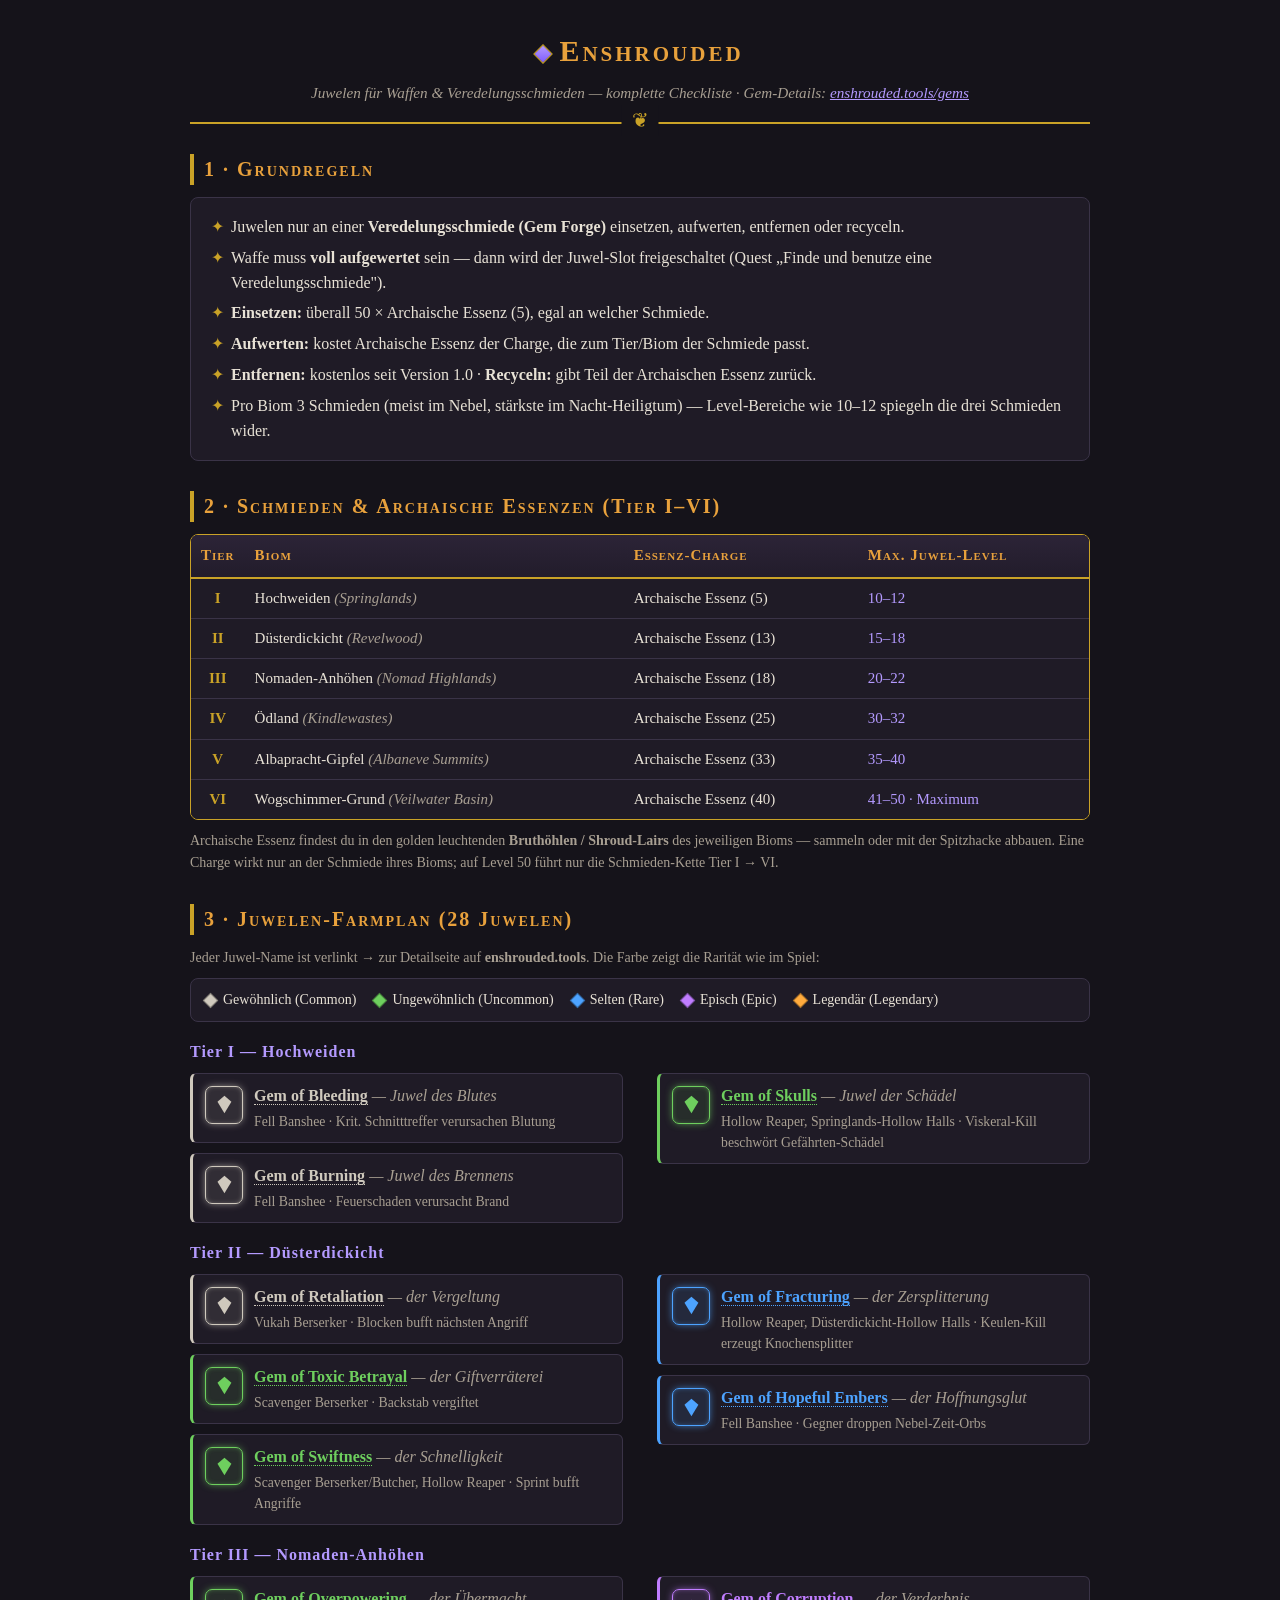
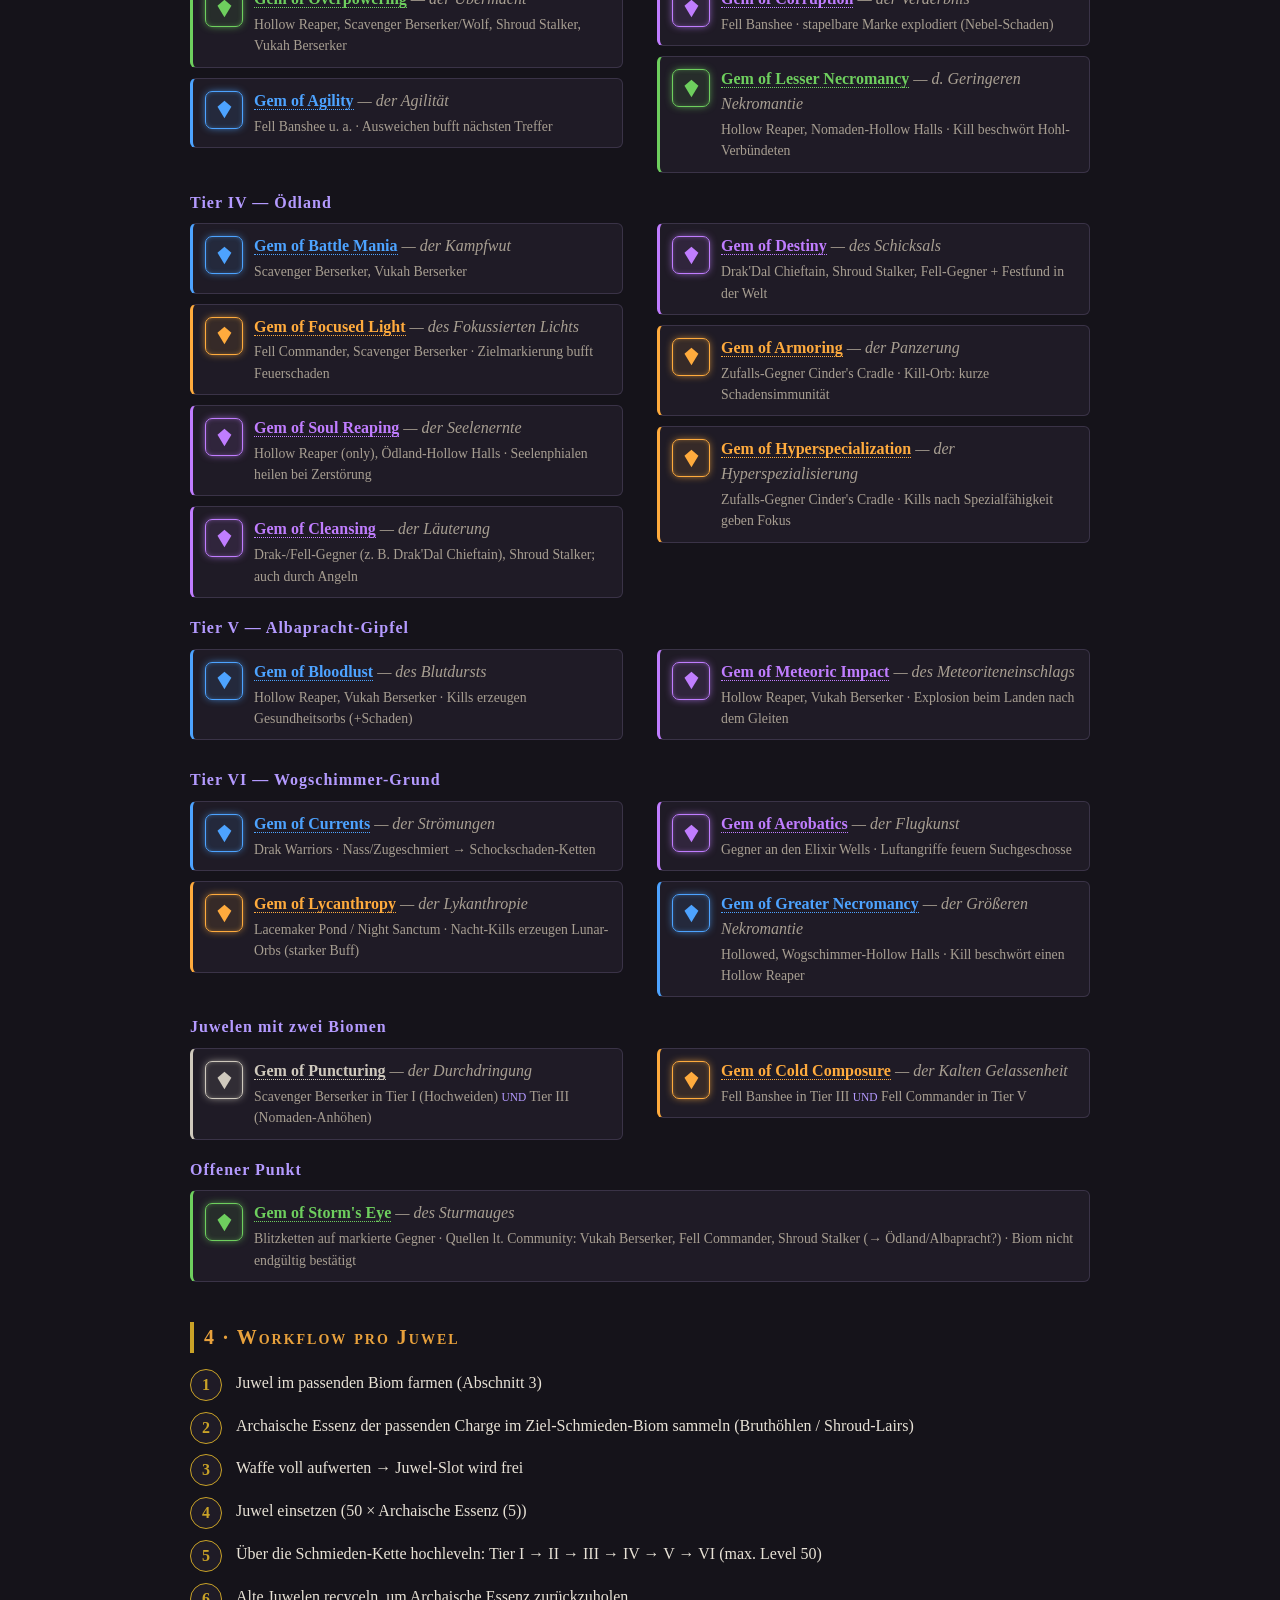
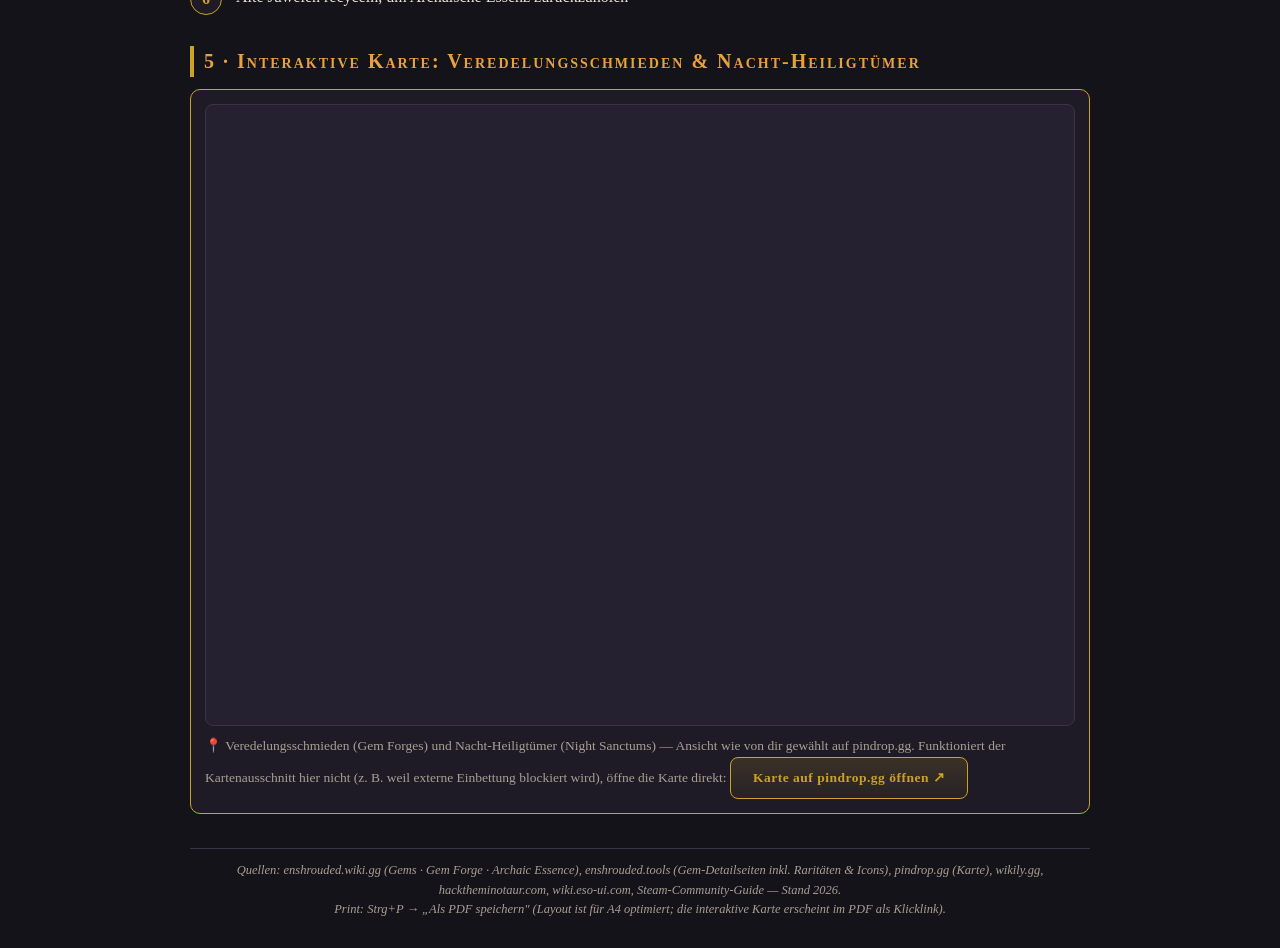
==== commit e9434002: "Index.html Update Karte eingefügt" ====
--- a/index.html
+++ b/index.html
@@ -41,15 +41,11 @@
   .lvl{color:var(--gem2);white-space:nowrap}
   .cols{column-count:2;column-gap:34px}
   .gem{break-inside:avoid;margin:0 0 10px;padding:10px 12px;background:var(--panel);border:1px solid var(--line);border-left:3px solid var(--rar-common);border-radius:6px;list-style:none;display:flex;gap:11px;align-items:flex-start}
-
-  /* Juwel-Icon statt Checkbox */
   .gicon{flex:0 0 38px;width:38px;height:38px;margin-top:2px;display:flex;align-items:center;justify-content:center;border-radius:7px;border:1.5px solid currentColor;box-shadow:0 0 9px -2px currentColor, inset 0 0 6px -3px currentColor;overflow:hidden}
   .gicon img{width:82%;height:82%;object-fit:contain;display:block}
   .gicon svg{display:none;width:58%;height:58%;fill:currentColor}
   .gicon.nopic img{display:none}
   .gicon.nopic svg{display:block}
-
-  /* Raritätsfarben — wie auf den enshrouded.tools-Detailseiten */
   .g-common    .gicon{color:var(--rar-common);background:rgba(207,201,189,.10)}
   .g-uncommon  .gicon{color:var(--rar-uncommon);background:rgba(110,207,94,.10)}
   .g-rare      .gicon{color:var(--rar-rare);background:rgba(77,163,255,.10)}
@@ -60,10 +56,9 @@
   .g-rare{border-left-color:var(--rar-rare)}
   .g-epic{border-left-color:var(--rar-epic)}
   .g-legendary{border-left-color:var(--rar-legendary)}
-
   a.gname{font-weight:bold;text-decoration:none;border-bottom:1px dotted currentColor}
   a.gname:hover{color:var(--ember)!important;border-bottom-color:var(--ember)}
-  .g-common a.gname{color:var(--rar-common)} .g-common a.gname{border-bottom-color:var(--rar-common)}
+  .g-common a.gname{color:var(--rar-common);border-bottom-color:var(--rar-common)}
   .g-uncommon a.gname{color:var(--rar-uncommon);border-bottom-color:var(--rar-uncommon)}
   .g-rare a.gname{color:var(--rar-rare);border-bottom-color:var(--rar-rare)}
   .g-epic a.gname{color:var(--rar-epic);border-bottom-color:var(--rar-epic)}
@@ -77,6 +72,16 @@
   .workflow{counter-reset:step}
   .workflow li{list-style:none;position:relative;padding:6px 0 6px 46px;margin-bottom:6px}
   .workflow li::before{counter-increment:step;content:counter(step);position:absolute;left:0;top:4px;width:30px;height:30px;line-height:30px;text-align:center;border-radius:50%;border:1.5px solid var(--gold);color:var(--gold);font-weight:bold;background:var(--panel)}
+
+  /* ── Karten-Bereich ─────────────────────────── */
+  .map-card{background:var(--panel);border:1px solid var(--gold);border-radius:10px;padding:14px;margin-top:6px}
+  .map-frame{position:relative;border-radius:8px;overflow:hidden;border:1px solid var(--line);background:var(--panel2)}
+  .map-frame iframe{display:block;width:100%;height:min(78vh,620px);border:0}
+  .map-fallback{display:flex;flex-direction:column;align-items:center;justify-content:center;gap:12px;padding:34px 18px;text-align:center}
+  .map-fallback .mappin{font-size:30px;color:var(--ember)}
+  .btn{display:inline-block;padding:10px 22px;border-radius:8px;border:1.5px solid var(--gold);color:var(--gold);text-decoration:none;font-weight:bold;letter-spacing:.5px;background:linear-gradient(180deg,rgba(201,162,39,.16),rgba(201,162,39,.05))}
+  .btn:hover{color:var(--ember);border-color:var(--ember)}
+  .map-note{color:var(--muted);font-size:13.5px;margin-top:10px}
   footer{margin-top:34px;border-top:1px solid var(--line);padding-top:12px;color:var(--muted);font-size:12.5px;font-style:italic;text-align:center}
 
   /* ── Mobil & Tablet ─────────────────────────── */
@@ -86,6 +91,7 @@
     .gem{padding:12px 14px}
     .gicon{flex:0 0 42px;width:42px;height:42px}
     header{margin-bottom:20px;padding-bottom:14px}
+    .map-frame iframe{height:min(65vh,480px)}
   }
   @media (max-width:480px){
     body{font-size:15px}
@@ -94,13 +100,14 @@
     table{min-width:480px;font-size:14px}
     .gem-icon{width:12px;height:12px;margin-right:7px}
     .workflow li{padding-left:42px}
+    .map-frame iframe{height:min(60vh,420px)}
   }
 
   /* ── Druckfassung: hell fürs Papier ─────────── */
   @media print{
     body{background:#fdf9ef;color:#2a2418;padding:6mm}
     header,header::after{background:#fdf9ef}
-    .note,.legend,table,.gem{background:#fff;color:#2a2418}
+    .note,.legend,table,.gem,.map-card{background:#fff;color:#2a2418}
     th{background:#f3ead2;color:#6b4a08;-webkit-print-color-adjust:exact;print-color-adjust:exact}
     td,tr:last-child td{border-color:#d8cdb4}
     .cols{column-count:2}
@@ -112,6 +119,9 @@
     .g-epic a.gname{color:#8a3fc7}
     .g-legendary a.gname{color:#c07c08}
     .swatch,.gem,.legend,.note,.gicon{-webkit-print-color-adjust:exact;print-color-adjust:exact}
+    .map-frame iframe{display:none}
+    .map-fallback{display:flex!important;padding:16px}
+    .btn{color:#6b4a08;border-color:#6b4a08;background:#f3ead2}
     a[href]::after{content:""}
   }
   @page{size:A4;margin:14mm}
@@ -229,8 +239,17 @@
 <li>Alte Juwelen recyceln, um Archaische Essenz zurückzuholen</li>
 </ol>
 
-<footer>Quellen: enshrouded.wiki.gg (Gems · Gem Forge · Archaic Essence), enshrouded.tools (Gem-Detailseiten inkl. Raritäten &amp; Icons), wikily.gg, hacktheminotaur.com, wiki.eso-ui.com, Steam-Community-Guide — Stand 2026.<br>Print: Strg+P → „Als PDF speichern" (Layout ist für A4 optimiert; Links öffnen im Browser, im PDF als Klickziele erhalten).</footer>
+<h2>5 · Interaktive Karte: Veredelungsschmieden &amp; Nacht-Heiligtümer</h2>
+<div class="map-card">
+<div class="map-frame">
+<iframe src="https://pindrop.gg/enshrouded/map?cat=Gem_Forge%2CNight_Sanctum&amp;v=3577.02,6177.28,-3.5" title="Enshrouded Karte: Gem Forges &amp; Night Sanctums (PinDrop)" loading="lazy" allowfullscreen></iframe>
+</div>
+<p class="map-note">📍 Veredelungsschmieden (Gem Forges) und Nacht-Heiligtümer (Night Sanctums) — Ansicht wie von dir gewählt auf pindrop.gg. Funktioniert der Kartenausschnitt hier nicht (z. B. weil externe Einbettung blockiert wird), öffne die Karte direkt: 
+<a class="btn" href="https://pindrop.gg/enshrouded/map?cat=Gem_Forge%2CNight_Sanctum&amp;v=3577.02,6177.28,-3.5" target="_blank" rel="noopener">Karte auf pindrop.gg öffnen ↗</a></p>
+</div>
+
+<footer>Quellen: enshrouded.wiki.gg (Gems · Gem Forge · Archaic Essence), enshrouded.tools (Gem-Detailseiten inkl. Raritäten &amp; Icons), pindrop.gg (Karte), wikily.gg, hacktheminotaur.com, wiki.eso-ui.com, Steam-Community-Guide — Stand 2026.<br>Print: Strg+P → „Als PDF speichern" (Layout ist für A4 optimiert; die interaktive Karte erscheint im PDF als Klicklink).</footer>
 
 </div>
 </body>
-</html>
+</html>
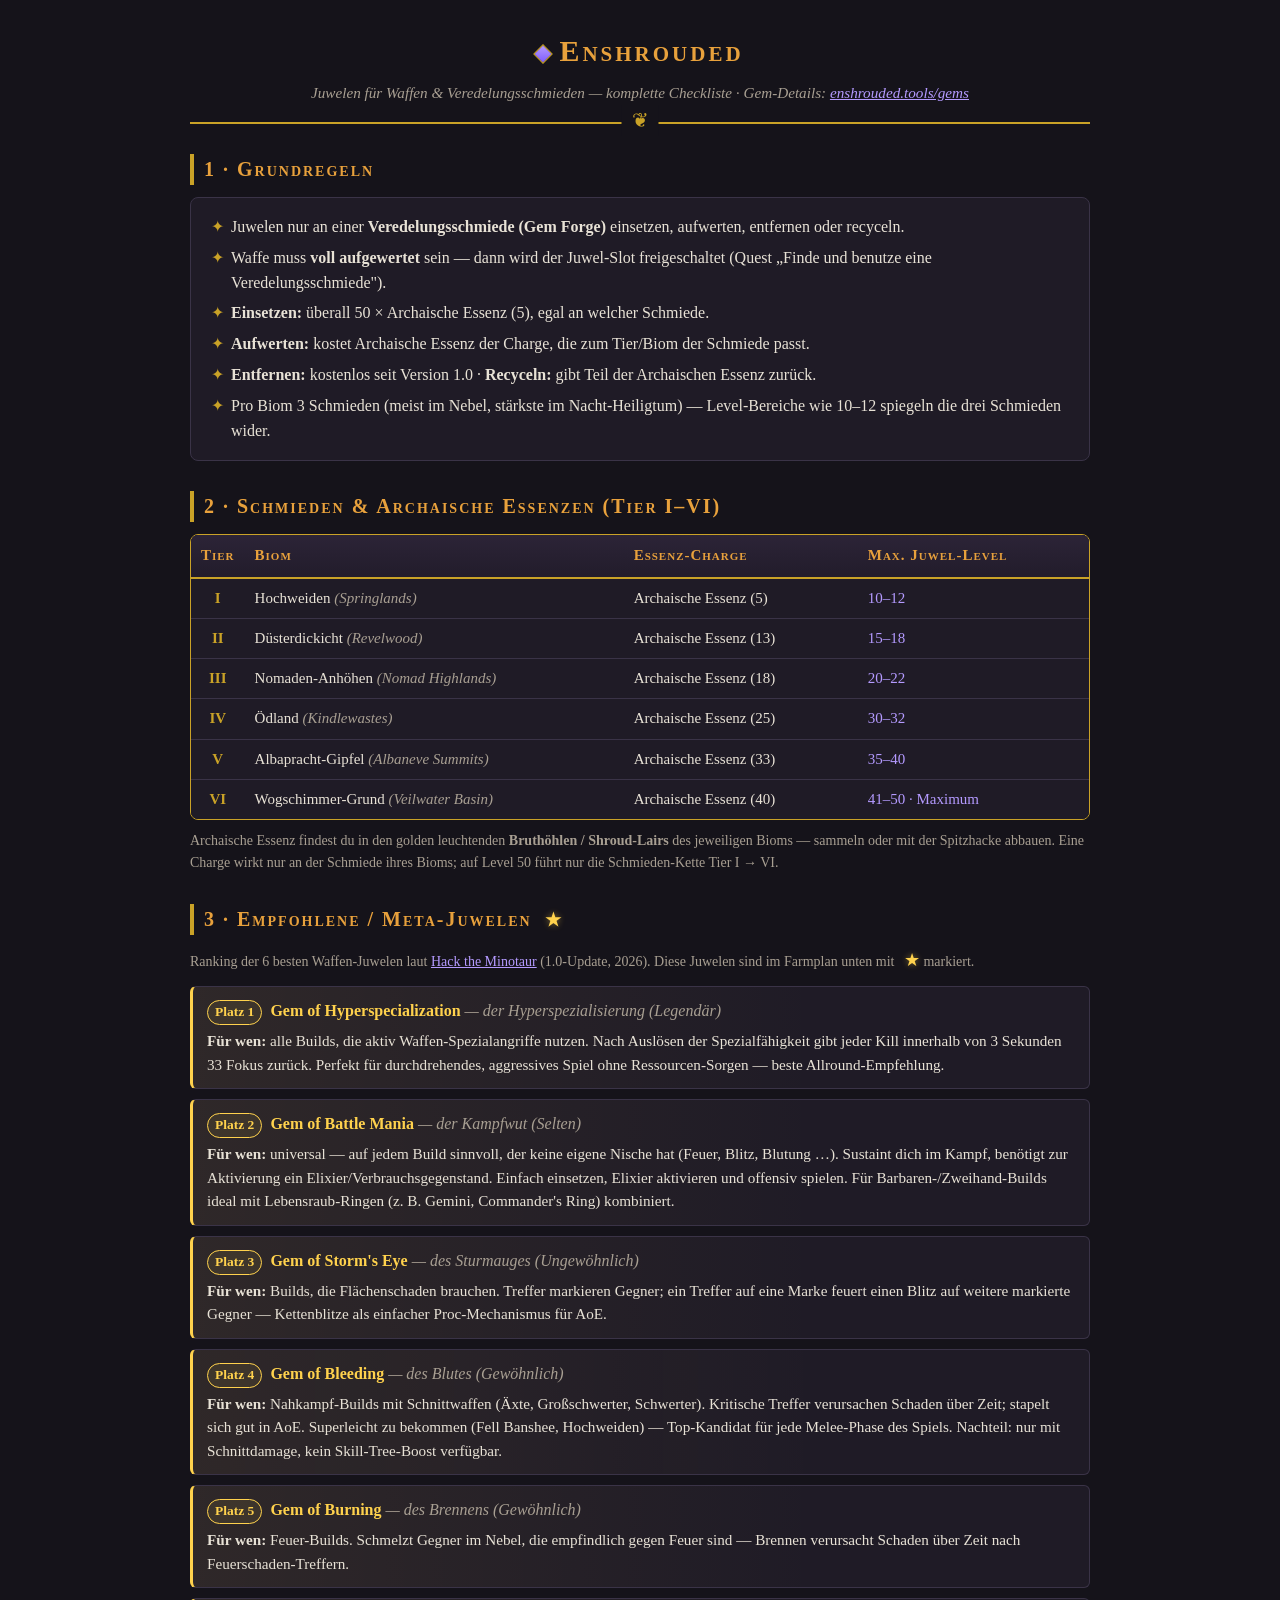
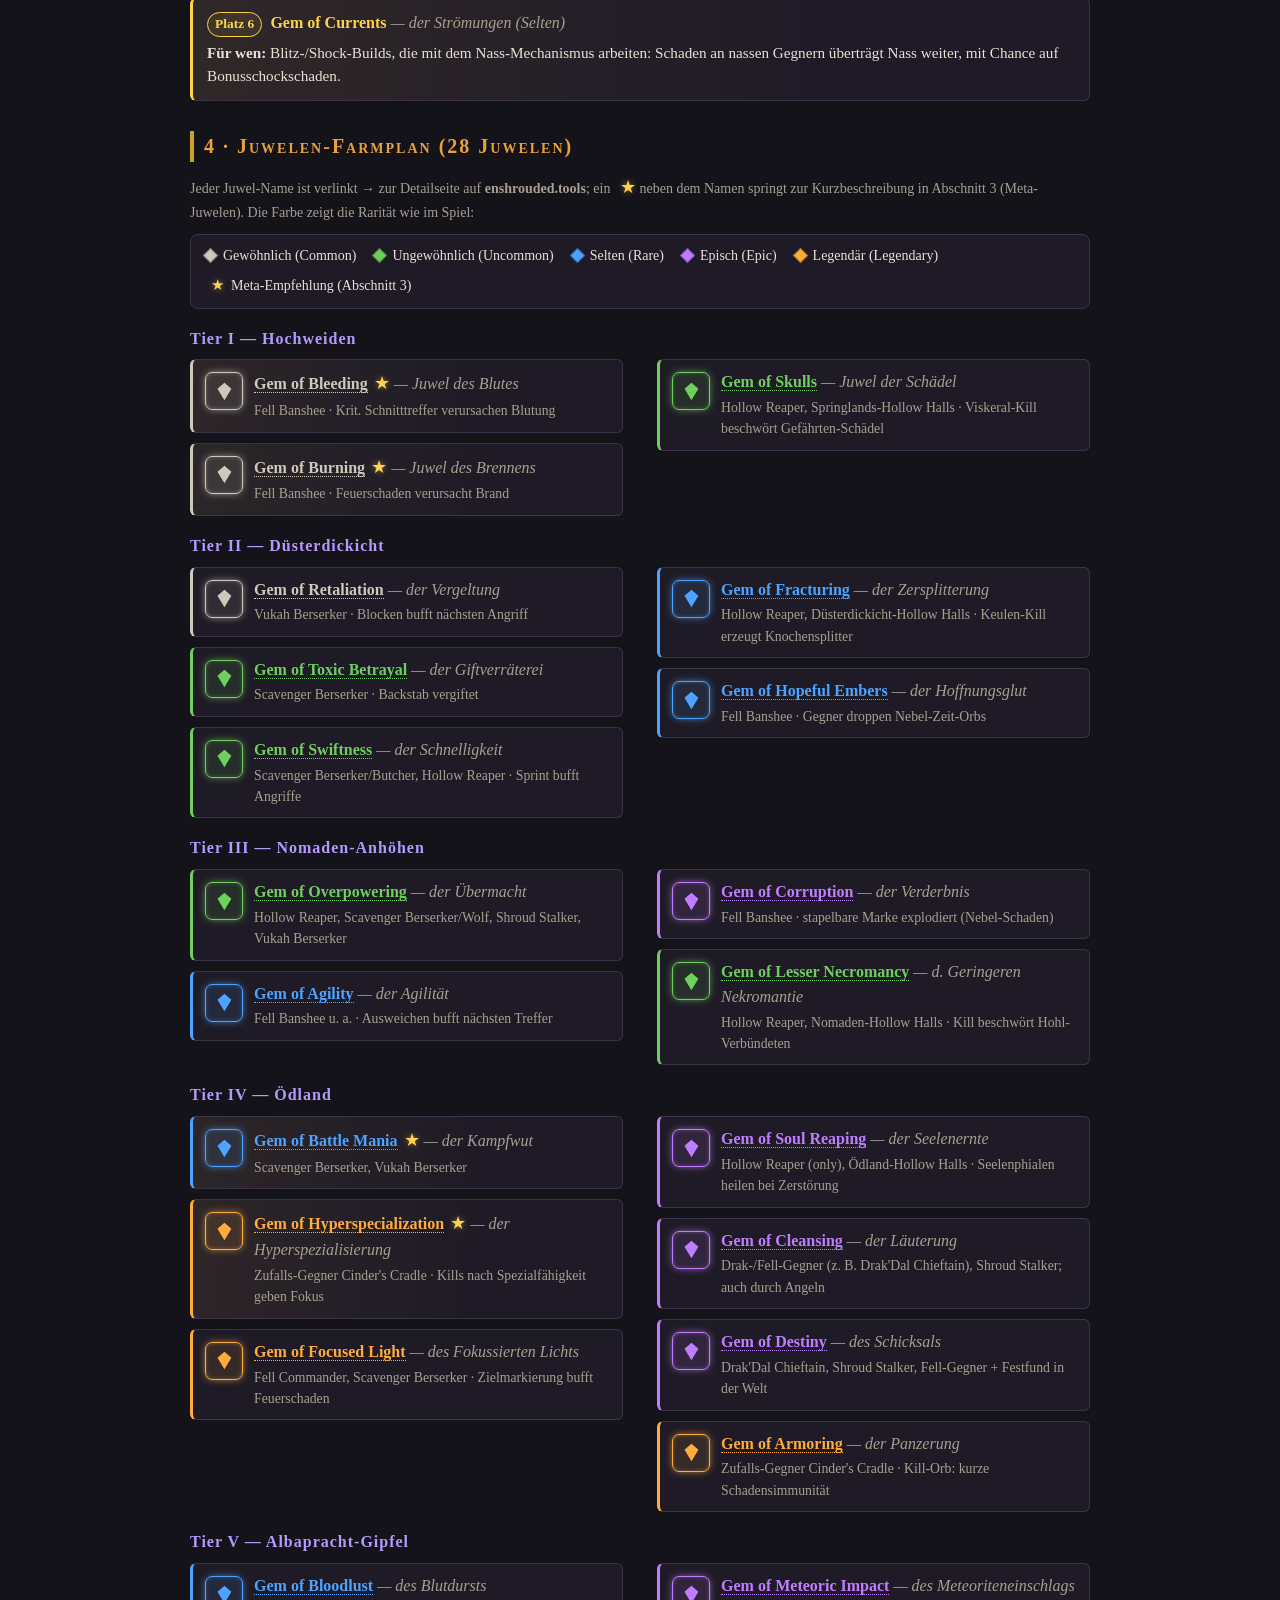
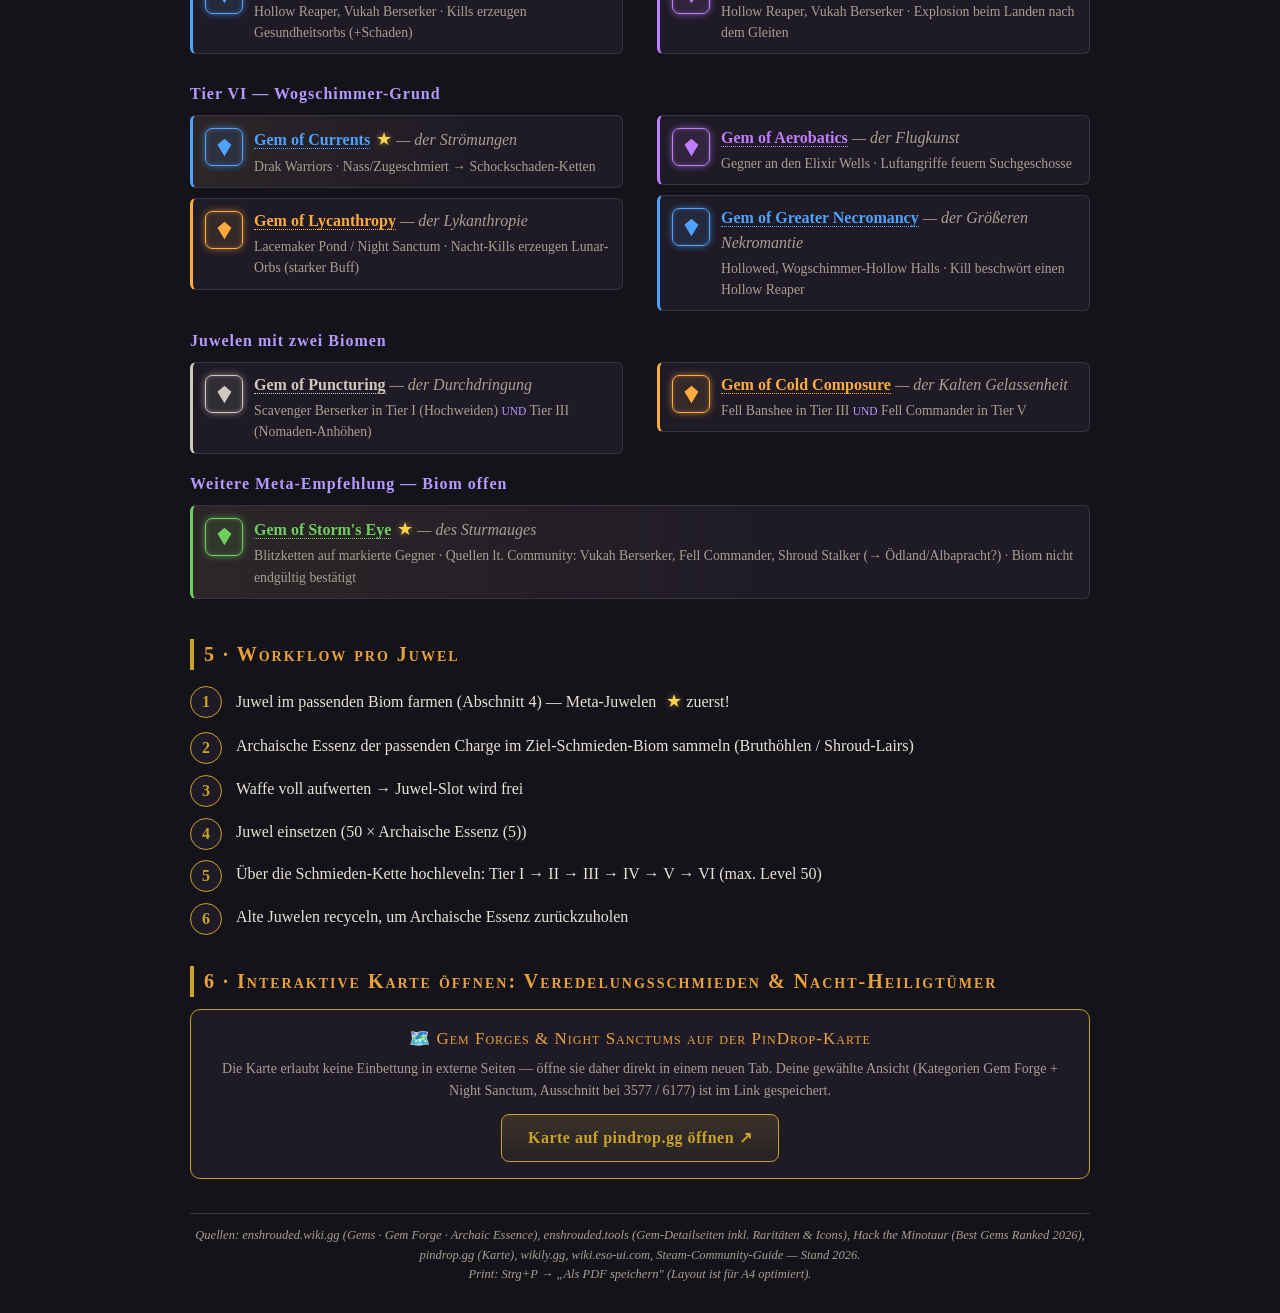
==== commit edf9d4a9: "index.html aktualisieren Meta-Juwelen eingefügt. Karte raus." ====
--- a/index.html
+++ b/index.html
@@ -11,9 +11,10 @@
     --text:#e8e2d6; --muted:#a89f92; --line:#3a3347;
     --rar-common:#cfc9bd; --rar-uncommon:#6ecf5e; --rar-rare:#4da3ff;
     --rar-epic:#c07dff; --rar-legendary:#ffab3d;
+    --meta:#ffd24d;
   }
   *{box-sizing:border-box;margin:0;padding:0}
-  html{-webkit-text-size-adjust:100%}
+  html{-webkit-text-size-adjust:100%;scroll-behavior:smooth}
   body{
     font-family:"Palatino Linotype",Palatino,Georgia,"Times New Roman",serif;
     background:var(--bg); color:var(--text);
@@ -66,22 +67,25 @@
   .gde{color:var(--muted);font-style:italic}
   .gsrc{display:block;font-size:.86em;color:var(--muted);margin-top:2px}
   .gem small{color:var(--gem2)}
+  /* Meta-Hervorhebung */
+  .star{color:var(--meta);font-size:18px;margin-left:6px;text-shadow:0 0 6px rgba(255,210,77,.45)}
+  .gem.is-meta{background:linear-gradient(90deg,rgba(255,210,77,.06),transparent 65%),var(--panel)}
+  .rank-badge{display:inline-block;min-width:26px;text-align:center;padding:1px 7px;margin-right:8px;border-radius:20px;border:1.5px solid var(--meta);color:var(--meta);font-size:13.5px;font-weight:bold;background:rgba(255,210,77,.08);vertical-align:middle}
   .legend{display:flex;flex-wrap:wrap;gap:8px 18px;margin:4px 0 16px;padding:10px 14px;background:var(--panel);border:1px solid var(--line);border-radius:8px;font-size:14px}
   .legend span{display:inline-flex;align-items:center;gap:7px}
   .swatch{width:11px;height:11px;transform:rotate(45deg);display:inline-block;border:1px solid rgba(0,0,0,.35)}
+  /* Meta-Abschnitt */
+  .meta-card{break-inside:avoid;margin:0 0 10px;padding:12px 14px;background:linear-gradient(90deg,rgba(255,210,77,.07),transparent 70%),var(--panel);border:1px solid var(--line);border-left:3px solid var(--meta);border-radius:6px;list-style:none}
+  .meta-card .mtxt{display:block;color:var(--text);font-size:.95em;margin-top:4px}
   .workflow{counter-reset:step}
   .workflow li{list-style:none;position:relative;padding:6px 0 6px 46px;margin-bottom:6px}
   .workflow li::before{counter-increment:step;content:counter(step);position:absolute;left:0;top:4px;width:30px;height:30px;line-height:30px;text-align:center;border-radius:50%;border:1.5px solid var(--gold);color:var(--gold);font-weight:bold;background:var(--panel)}
-
-  /* ── Karten-Bereich ─────────────────────────── */
-  .map-card{background:var(--panel);border:1px solid var(--gold);border-radius:10px;padding:14px;margin-top:6px}
-  .map-frame{position:relative;border-radius:8px;overflow:hidden;border:1px solid var(--line);background:var(--panel2)}
-  .map-frame iframe{display:block;width:100%;height:min(78vh,620px);border:0}
-  .map-fallback{display:flex;flex-direction:column;align-items:center;justify-content:center;gap:12px;padding:34px 18px;text-align:center}
-  .map-fallback .mappin{font-size:30px;color:var(--ember)}
-  .btn{display:inline-block;padding:10px 22px;border-radius:8px;border:1.5px solid var(--gold);color:var(--gold);text-decoration:none;font-weight:bold;letter-spacing:.5px;background:linear-gradient(180deg,rgba(201,162,39,.16),rgba(201,162,39,.05))}
+  /* Karten-/Link-Bereich */
+  .map-card{background:var(--panel);border:1px solid var(--gold);border-radius:10px;padding:16px;margin-top:6px;text-align:center}
+  .map-card .map-title{font-variant:small-caps;letter-spacing:1px;color:var(--ember);font-size:17px;margin-bottom:6px}
+  .map-card .map-desc{color:var(--muted);font-size:14px;margin-bottom:12px}
+  .btn{display:inline-block;padding:11px 26px;border-radius:8px;border:1.5px solid var(--gold);color:var(--gold);text-decoration:none;font-weight:bold;letter-spacing:.5px;background:linear-gradient(180deg,rgba(201,162,39,.16),rgba(201,162,39,.05))}
   .btn:hover{color:var(--ember);border-color:var(--ember)}
-  .map-note{color:var(--muted);font-size:13.5px;margin-top:10px}
   footer{margin-top:34px;border-top:1px solid var(--line);padding-top:12px;color:var(--muted);font-size:12.5px;font-style:italic;text-align:center}
 
   /* ── Mobil & Tablet ─────────────────────────── */
@@ -91,7 +95,7 @@
     .gem{padding:12px 14px}
     .gicon{flex:0 0 42px;width:42px;height:42px}
     header{margin-bottom:20px;padding-bottom:14px}
-    .map-frame iframe{height:min(65vh,480px)}
+    [id]{scroll-margin-top:10px}
   }
   @media (max-width:480px){
     body{font-size:15px}
@@ -100,14 +104,13 @@
     table{min-width:480px;font-size:14px}
     .gem-icon{width:12px;height:12px;margin-right:7px}
     .workflow li{padding-left:42px}
-    .map-frame iframe{height:min(60vh,420px)}
   }
 
   /* ── Druckfassung: hell fürs Papier ─────────── */
   @media print{
     body{background:#fdf9ef;color:#2a2418;padding:6mm}
     header,header::after{background:#fdf9ef}
-    .note,.legend,table,.gem,.map-card{background:#fff;color:#2a2418}
+    .note,.legend,table,.gem,.meta-card,.map-card{background:#fff;color:#2a2418}
     th{background:#f3ead2;color:#6b4a08;-webkit-print-color-adjust:exact;print-color-adjust:exact}
     td,tr:last-child td{border-color:#d8cdb4}
     .cols{column-count:2}
@@ -118,9 +121,8 @@
     .g-rare a.gname{color:#1d5fb8}
     .g-epic a.gname{color:#8a3fc7}
     .g-legendary a.gname{color:#c07c08}
-    .swatch,.gem,.legend,.note,.gicon{-webkit-print-color-adjust:exact;print-color-adjust:exact}
-    .map-frame iframe{display:none}
-    .map-fallback{display:flex!important;padding:16px}
+    .star,.rank-badge{color:#a97e08;text-shadow:none}
+    .swatch,.gem,.legend,.note,.gicon,.meta-card{-webkit-print-color-adjust:exact;print-color-adjust:exact}
     .btn{color:#6b4a08;border-color:#6b4a08;background:#f3ead2}
     a[href]::after{content:""}
   }
@@ -159,20 +161,38 @@
 </div>
 <p style="margin-top:10px;color:var(--muted);font-size:14px">Archaische Essenz findest du in den golden leuchtenden <b>Bruthöhlen / Shroud-Lairs</b> des jeweiligen Bioms — sammeln oder mit der Spitzhacke abbauen. Eine Charge wirkt nur an der Schmiede ihres Bioms; auf Level 50 führt nur die Schmieden-Kette Tier I → VI.</p>
 
-<h2>3 · Juwelen-Farmplan (28 Juwelen)</h2>
-<p style="margin:0 0 10px;color:var(--muted);font-size:14px">Jeder Juwel-Name ist verlinkt → zur Detailseite auf <b>enshrouded.tools</b>. Die Farbe zeigt die Rarität wie im Spiel:</p>
+<h2 id="meta">3 · Empfohlene / Meta-Juwelen <span class="star">★</span></h2>
+<p style="margin:0 0 12px;color:var(--muted);font-size:14px">Ranking der 6 besten Waffen-Juwelen laut <a href="https://hacktheminotaur.com/enshrouded/enshrouded-best-gems-ranked/" target="_blank" rel="noopener" style="color:var(--gem2)">Hack the Minotaur</a> (1.0-Update, 2026). Diese Juwelen sind im Farmplan unten mit <span class="star">★</span> markiert.</p>
+<ul>
+<li class="meta-card" id="meta-hyperspecialization"><span class="rank-badge">Platz 1</span><b style="color:var(--meta)">Gem of Hyperspecialization</b> <span class="gde">— der Hyperspezialisierung (Legendär)</span>
+<span class="mtxt"><b>Für wen:</b> alle Builds, die aktiv Waffen-Spezialangriffe nutzen. Nach Auslösen der Spezialfähigkeit gibt jeder Kill innerhalb von 3 Sekunden 33 Fokus zurück. Perfekt für durchdrehendes, aggressives Spiel ohne Ressourcen-Sorgen — beste Allround-Empfehlung.</span></li>
+<li class="meta-card" id="meta-battle-mania"><span class="rank-badge">Platz 2</span><b style="color:var(--meta)">Gem of Battle Mania</b> <span class="gde">— der Kampfwut (Selten)</span>
+<span class="mtxt"><b>Für wen:</b> universal — auf jedem Build sinnvoll, der keine eigene Nische hat (Feuer, Blitz, Blutung …). Sustaint dich im Kampf, benötigt zur Aktivierung ein Elixier/Verbrauchsgegenstand. Einfach einsetzen, Elixier aktivieren und offensiv spielen. Für Barbaren-/Zweihand-Builds ideal mit Lebensraub-Ringen (z. B. Gemini, Commander's Ring) kombiniert.</span></li>
+<li class="meta-card" id="meta-storms-eye"><span class="rank-badge">Platz 3</span><b style="color:var(--meta)">Gem of Storm's Eye</b> <span class="gde">— des Sturmauges (Ungewöhnlich)</span>
+<span class="mtxt"><b>Für wen:</b> Builds, die Flächenschaden brauchen. Treffer markieren Gegner; ein Treffer auf eine Marke feuert einen Blitz auf weitere markierte Gegner — Kettenblitze als einfacher Proc-Mechanismus für AoE.</span></li>
+<li class="meta-card" id="meta-bleeding"><span class="rank-badge">Platz 4</span><b style="color:var(--meta)">Gem of Bleeding</b> <span class="gde">— des Blutes (Gewöhnlich)</span>
+<span class="mtxt"><b>Für wen:</b> Nahkampf-Builds mit Schnittwaffen (Äxte, Großschwerter, Schwerter). Kritische Treffer verursachen Schaden über Zeit; stapelt sich gut in AoE. Superleicht zu bekommen (Fell Banshee, Hochweiden) — Top-Kandidat für jede Melee-Phase des Spiels. Nachteil: nur mit Schnittdamage, kein Skill-Tree-Boost verfügbar.</span></li>
+<li class="meta-card" id="meta-burning"><span class="rank-badge">Platz 5</span><b style="color:var(--meta)">Gem of Burning</b> <span class="gde">— des Brennens (Gewöhnlich)</span>
+<span class="mtxt"><b>Für wen:</b> Feuer-Builds. Schmelzt Gegner im Nebel, die empfindlich gegen Feuer sind — Brennen verursacht Schaden über Zeit nach Feuerschaden-Treffern.</span></li>
+<li class="meta-card" id="meta-currents"><span class="rank-badge">Platz 6</span><b style="color:var(--meta)">Gem of Currents</b> <span class="gde">— der Strömungen (Selten)</span>
+<span class="mtxt"><b>Für wen:</b> Blitz-/Shock-Builds, die mit dem Nass-Mechanismus arbeiten: Schaden an nassen Gegnern überträgt Nass weiter, mit Chance auf Bonusschockschaden.</span></li>
+</ul>
+
+<h2>4 · Juwelen-Farmplan (28 Juwelen)</h2>
+<p style="margin:0 0 10px;color:var(--muted);font-size:14px">Jeder Juwel-Name ist verlinkt → zur Detailseite auf <b>enshrouded.tools</b>; ein <span class="star">★</span> neben dem Namen springt zur Kurzbeschreibung in Abschnitt 3 (Meta-Juwelen). Die Farbe zeigt die Rarität wie im Spiel:</p>
 <div class="legend">
 <span><i class="swatch" style="background:var(--rar-common)"></i>Gewöhnlich (Common)</span>
 <span><i class="swatch" style="background:var(--rar-uncommon)"></i>Ungewöhnlich (Uncommon)</span>
 <span><i class="swatch" style="background:var(--rar-rare)"></i>Selten (Rare)</span>
 <span><i class="swatch" style="background:var(--rar-epic)"></i>Episch (Epic)</span>
 <span><i class="swatch" style="background:var(--rar-legendary)"></i>Legendär (Legendary)</span>
+<span><span class="star" style="font-size:15px">★</span>Meta-Empfehlung (Abschnitt 3)</span>
 </div>
 
 <h3>Tier I — Hochweiden</h3>
 <ul class="cols">
-<li class="gem g-common"><span class="gicon"><img src="https://www.enshrouded.tools/img/items/gem-of-bleeding.webp" alt="Gem of Bleeding" loading="lazy" onerror="this.parentNode.classList.add('nopic');this.remove()"><svg viewBox="0 0 24 24" aria-hidden="true"><path d="M12 2 20 9 12 22 4 9Z"/></svg></span><span><a class="gname" href="https://www.enshrouded.tools/items/gem-of-bleeding" target="_blank" rel="noopener">Gem of Bleeding</a> <span class="gde">— Juwel des Blutes</span><span class="gsrc">Fell Banshee · Krit. Schnitttreffer verursachen Blutung</span></span></li>
-<li class="gem g-common"><span class="gicon"><img src="https://www.enshrouded.tools/img/items/gem-of-burning.webp" alt="Gem of Burning" loading="lazy" onerror="this.parentNode.classList.add('nopic');this.remove()"><svg viewBox="0 0 24 24" aria-hidden="true"><path d="M12 2 20 9 12 22 4 9Z"/></svg></span><span><a class="gname" href="https://www.enshrouded.tools/items/gem-of-burning" target="_blank" rel="noopener">Gem of Burning</a> <span class="gde">— Juwel des Brennens</span><span class="gsrc">Fell Banshee · Feuerschaden verursacht Brand</span></span></li>
+<li class="gem g-common is-meta" id="fp-bleeding"><span class="gicon"><img src="https://www.enshrouded.tools/img/items/gem-of-bleeding.webp" alt="Gem of Bleeding" loading="lazy" onerror="this.parentNode.classList.add('nopic');this.remove()"><svg viewBox="0 0 24 24" aria-hidden="true"><path d="M12 2 20 9 12 22 4 9Z"/></svg></span><span><a class="gname" href="https://www.enshrouded.tools/items/gem-of-bleeding" target="_blank" rel="noopener">Gem of Bleeding</a><a href="#meta-bleeding" style="text-decoration:none"><span class="star" title="Meta-Empfehlung — Kurzbeschreibung in Abschnitt 3">★</span></a> <span class="gde">— Juwel des Blutes</span><span class="gsrc">Fell Banshee · Krit. Schnitttreffer verursachen Blutung</span></span></li>
+<li class="gem g-common is-meta" id="fp-burning"><span class="gicon"><img src="https://www.enshrouded.tools/img/items/gem-of-burning.webp" alt="Gem of Burning" loading="lazy" onerror="this.parentNode.classList.add('nopic');this.remove()"><svg viewBox="0 0 24 24" aria-hidden="true"><path d="M12 2 20 9 12 22 4 9Z"/></svg></span><span><a class="gname" href="https://www.enshrouded.tools/items/gem-of-burning" target="_blank" rel="noopener">Gem of Burning</a><a href="#meta-burning" style="text-decoration:none"><span class="star" title="Meta-Empfehlung — Kurzbeschreibung in Abschnitt 3">★</span></a> <span class="gde">— Juwel des Brennens</span><span class="gsrc">Fell Banshee · Feuerschaden verursacht Brand</span></span></li>
 <li class="gem g-uncommon"><span class="gicon"><img src="https://www.enshrouded.tools/img/items/gem-of-skulls.webp" alt="Gem of Skulls" loading="lazy" onerror="this.parentNode.classList.add('nopic');this.remove()"><svg viewBox="0 0 24 24" aria-hidden="true"><path d="M12 2 20 9 12 22 4 9Z"/></svg></span><span><a class="gname" href="https://www.enshrouded.tools/items/gem-of-skulls" target="_blank" rel="noopener">Gem of Skulls</a> <span class="gde">— Juwel der Schädel</span><span class="gsrc">Hollow Reaper, Springlands-Hollow Halls · Viskeral-Kill beschwört Gefährten-Schädel</span></span></li>
 </ul>
 
@@ -195,13 +215,13 @@
 
 <h3>Tier IV — Ödland</h3>
 <ul class="cols">
-<li class="gem g-rare"><span class="gicon"><img src="https://www.enshrouded.tools/img/items/gem-of-battle-mania.webp" alt="Gem of Battle Mania" loading="lazy" onerror="this.parentNode.classList.add('nopic');this.remove()"><svg viewBox="0 0 24 24" aria-hidden="true"><path d="M12 2 20 9 12 22 4 9Z"/></svg></span><span><a class="gname" href="https://www.enshrouded.tools/items/gem-of-battle-mania" target="_blank" rel="noopener">Gem of Battle Mania</a> <span class="gde">— der Kampfwut</span><span class="gsrc">Scavenger Berserker, Vukah Berserker</span></span></li>
+<li class="gem g-rare is-meta" id="fp-battle-mania"><span class="gicon"><img src="https://www.enshrouded.tools/img/items/gem-of-battle-mania.webp" alt="Gem of Battle Mania" loading="lazy" onerror="this.parentNode.classList.add('nopic');this.remove()"><svg viewBox="0 0 24 24" aria-hidden="true"><path d="M12 2 20 9 12 22 4 9Z"/></svg></span><span><a class="gname" href="https://www.enshrouded.tools/items/gem-of-battle-mania" target="_blank" rel="noopener">Gem of Battle Mania</a><a href="#meta-battle-mania" style="text-decoration:none"><span class="star" title="Meta-Empfehlung — Kurzbeschreibung in Abschnitt 3">★</span></a> <span class="gde">— der Kampfwut</span><span class="gsrc">Scavenger Berserker, Vukah Berserker</span></span></li>
+<li class="gem g-legendary is-meta" id="fp-hyperspecialization"><span class="gicon"><img src="https://www.enshrouded.tools/img/items/gem-of-hyperspecialization.webp" alt="Gem of Hyperspecialization" loading="lazy" onerror="this.parentNode.classList.add('nopic');this.remove()"><svg viewBox="0 0 24 24" aria-hidden="true"><path d="M12 2 20 9 12 22 4 9Z"/></svg></span><span><a class="gname" href="https://www.enshrouded.tools/items/gem-of-hyperspecialization" target="_blank" rel="noopener">Gem of Hyperspecialization</a><a href="#meta-hyperspecialization" style="text-decoration:none"><span class="star" title="Meta-Empfehlung Platz 1 — Kurzbeschreibung in Abschnitt 3">★</span></a> <span class="gde">— der Hyperspezialisierung</span><span class="gsrc">Zufalls-Gegner Cinder's Cradle · Kills nach Spezialfähigkeit geben Fokus</span></span></li>
 <li class="gem g-legendary"><span class="gicon"><img src="https://www.enshrouded.tools/img/items/gem-of-focused-light.webp" alt="Gem of Focused Light" loading="lazy" onerror="this.parentNode.classList.add('nopic');this.remove()"><svg viewBox="0 0 24 24" aria-hidden="true"><path d="M12 2 20 9 12 22 4 9Z"/></svg></span><span><a class="gname" href="https://www.enshrouded.tools/items/gem-of-focused-light" target="_blank" rel="noopener">Gem of Focused Light</a> <span class="gde">— des Fokussierten Lichts</span><span class="gsrc">Fell Commander, Scavenger Berserker · Zielmarkierung bufft Feuerschaden</span></span></li>
 <li class="gem g-epic"><span class="gicon"><img src="https://www.enshrouded.tools/img/items/gem-of-soul-reaping.webp" alt="Gem of Soul Reaping" loading="lazy" onerror="this.parentNode.classList.add('nopic');this.remove()"><svg viewBox="0 0 24 24" aria-hidden="true"><path d="M12 2 20 9 12 22 4 9Z"/></svg></span><span><a class="gname" href="https://www.enshrouded.tools/items/gem-of-soul-reaping" target="_blank" rel="noopener">Gem of Soul Reaping</a> <span class="gde">— der Seelenernte</span><span class="gsrc">Hollow Reaper (only), Ödland-Hollow Halls · Seelenphialen heilen bei Zerstörung</span></span></li>
 <li class="gem g-epic"><span class="gicon"><img src="https://www.enshrouded.tools/img/items/gem-of-cleansing.webp" alt="Gem of Cleansing" loading="lazy" onerror="this.parentNode.classList.add('nopic');this.remove()"><svg viewBox="0 0 24 24" aria-hidden="true"><path d="M12 2 20 9 12 22 4 9Z"/></svg></span><span><a class="gname" href="https://www.enshrouded.tools/items/gem-of-cleansing" target="_blank" rel="noopener">Gem of Cleansing</a> <span class="gde">— der Läuterung</span><span class="gsrc">Drak-/Fell-Gegner (z. B. Drak'Dal Chieftain), Shroud Stalker; auch durch Angeln</span></span></li>
 <li class="gem g-epic"><span class="gicon"><img src="https://www.enshrouded.tools/img/items/gem-of-destiny.webp" alt="Gem of Destiny" loading="lazy" onerror="this.parentNode.classList.add('nopic');this.remove()"><svg viewBox="0 0 24 24" aria-hidden="true"><path d="M12 2 20 9 12 22 4 9Z"/></svg></span><span><a class="gname" href="https://www.enshrouded.tools/items/gem-of-destiny" target="_blank" rel="noopener">Gem of Destiny</a> <span class="gde">— des Schicksals</span><span class="gsrc">Drak'Dal Chieftain, Shroud Stalker, Fell-Gegner + Festfund in der Welt</span></span></li>
 <li class="gem g-legendary"><span class="gicon"><img src="https://www.enshrouded.tools/img/items/gem-of-armoring.webp" alt="Gem of Armoring" loading="lazy" onerror="this.parentNode.classList.add('nopic');this.remove()"><svg viewBox="0 0 24 24" aria-hidden="true"><path d="M12 2 20 9 12 22 4 9Z"/></svg></span><span><a class="gname" href="https://www.enshrouded.tools/items/gem-of-armoring" target="_blank" rel="noopener">Gem of Armoring</a> <span class="gde">— der Panzerung</span><span class="gsrc">Zufalls-Gegner Cinder's Cradle · Kill-Orb: kurze Schadensimmunität</span></span></li>
-<li class="gem g-legendary"><span class="gicon"><img src="https://www.enshrouded.tools/img/items/gem-of-hyperspecialization.webp" alt="Gem of Hyperspecialization" loading="lazy" onerror="this.parentNode.classList.add('nopic');this.remove()"><svg viewBox="0 0 24 24" aria-hidden="true"><path d="M12 2 20 9 12 22 4 9Z"/></svg></span><span><a class="gname" href="https://www.enshrouded.tools/items/gem-of-hyperspecialization" target="_blank" rel="noopener">Gem of Hyperspecialization</a> <span class="gde">— der Hyperspezialisierung</span><span class="gsrc">Zufalls-Gegner Cinder's Cradle · Kills nach Spezialfähigkeit geben Fokus</span></span></li>
 </ul>
 
 <h3>Tier V — Albapracht-Gipfel</h3>
@@ -212,7 +232,7 @@
 
 <h3>Tier VI — Wogschimmer-Grund</h3>
 <ul class="cols">
-<li class="gem g-rare"><span class="gicon"><img src="https://www.enshrouded.tools/img/items/gem-of-currents.webp" alt="Gem of Currents" loading="lazy" onerror="this.parentNode.classList.add('nopic');this.remove()"><svg viewBox="0 0 24 24" aria-hidden="true"><path d="M12 2 20 9 12 22 4 9Z"/></svg></span><span><a class="gname" href="https://www.enshrouded.tools/items/gem-of-currents" target="_blank" rel="noopener">Gem of Currents</a> <span class="gde">— der Strömungen</span><span class="gsrc">Drak Warriors · Nass/Zugeschmiert → Schockschaden-Ketten</span></span></li>
+<li class="gem g-rare is-meta" id="fp-currents"><span class="gicon"><img src="https://www.enshrouded.tools/img/items/gem-of-currents.webp" alt="Gem of Currents" loading="lazy" onerror="this.parentNode.classList.add('nopic');this.remove()"><svg viewBox="0 0 24 24" aria-hidden="true"><path d="M12 2 20 9 12 22 4 9Z"/></svg></span><span><a class="gname" href="https://www.enshrouded.tools/items/gem-of-currents" target="_blank" rel="noopener">Gem of Currents</a><a href="#meta-currents" style="text-decoration:none"><span class="star" title="Meta-Empfehlung — Kurzbeschreibung in Abschnitt 3">★</span></a> <span class="gde">— der Strömungen</span><span class="gsrc">Drak Warriors · Nass/Zugeschmiert → Schockschaden-Ketten</span></span></li>
 <li class="gem g-legendary"><span class="gicon"><img src="https://www.enshrouded.tools/img/items/gem-of-lycanthropy.webp" alt="Gem of Lycanthropy" loading="lazy" onerror="this.parentNode.classList.add('nopic');this.remove()"><svg viewBox="0 0 24 24" aria-hidden="true"><path d="M12 2 20 9 12 22 4 9Z"/></svg></span><span><a class="gname" href="https://www.enshrouded.tools/items/gem-of-lycanthropy" target="_blank" rel="noopener">Gem of Lycanthropy</a> <span class="gde">— der Lykanthropie</span><span class="gsrc">Lacemaker Pond / Night Sanctum · Nacht-Kills erzeugen Lunar-Orbs (starker Buff)</span></span></li>
 <li class="gem g-epic"><span class="gicon"><img src="https://www.enshrouded.tools/img/items/gem-of-aerobatics.webp" alt="Gem of Aerobatics" loading="lazy" onerror="this.parentNode.classList.add('nopic');this.remove()"><svg viewBox="0 0 24 24" aria-hidden="true"><path d="M12 2 20 9 12 22 4 9Z"/></svg></span><span><a class="gname" href="https://www.enshrouded.tools/items/gem-of-aerobatics" target="_blank" rel="noopener">Gem of Aerobatics</a> <span class="gde">— der Flugkunst</span><span class="gsrc">Gegner an den Elixir Wells · Luftangriffe feuern Suchgeschosse</span></span></li>
 <li class="gem g-rare"><span class="gicon"><img src="https://www.enshrouded.tools/img/items/gem-of-greater-necromancy.webp" alt="Gem of Greater Necromancy" loading="lazy" onerror="this.parentNode.classList.add('nopic');this.remove()"><svg viewBox="0 0 24 24" aria-hidden="true"><path d="M12 2 20 9 12 22 4 9Z"/></svg></span><span><a class="gname" href="https://www.enshrouded.tools/items/gem-of-greater-necromancy" target="_blank" rel="noopener">Gem of Greater Necromancy</a> <span class="gde">— der Größeren Nekromantie</span><span class="gsrc">Hollowed, Wogschimmer-Hollow Halls · Kill beschwört einen Hollow Reaper</span></span></li>
@@ -224,14 +244,14 @@
 <li class="gem g-legendary"><span class="gicon"><img src="https://www.enshrouded.tools/img/items/gem-of-cold-composure.webp" alt="Gem of Cold Composure" loading="lazy" onerror="this.parentNode.classList.add('nopic');this.remove()"><svg viewBox="0 0 24 24" aria-hidden="true"><path d="M12 2 20 9 12 22 4 9Z"/></svg></span><span><a class="gname" href="https://www.enshrouded.tools/items/gem-of-cold-composure" target="_blank" rel="noopener">Gem of Cold Composure</a> <span class="gde">— der Kalten Gelassenheit</span><span class="gsrc">Fell Banshee in Tier III <small>UND</small> Fell Commander in Tier V</span></span></li>
 </ul>
 
-<h3>Offener Punkt</h3>
+<h3>Weitere Meta-Empfehlung — Biom offen</h3>
 <ul class="cols" style="column-count:1">
-<li class="gem g-uncommon"><span class="gicon"><img src="https://www.enshrouded.tools/img/items/gem-of-storms-eye.webp" alt="Gem of Storm's Eye" loading="lazy" onerror="this.parentNode.classList.add('nopic');this.remove()"><svg viewBox="0 0 24 24" aria-hidden="true"><path d="M12 2 20 9 12 22 4 9Z"/></svg></span><span><a class="gname" href="https://www.enshrouded.tools/items/gem-of-storms-eye" target="_blank" rel="noopener">Gem of Storm's Eye</a> <span class="gde">— des Sturmauges</span><span class="gsrc">Blitzketten auf markierte Gegner · Quellen lt. Community: Vukah Berserker, Fell Commander, Shroud Stalker (→ Ödland/Albapracht?) · Biom nicht endgültig bestätigt</span></span></li>
-</ul>
-
-<h2>4 · Workflow pro Juwel</h2>
+<li class="gem g-uncommon is-meta" id="fp-storms-eye"><span class="gicon"><img src="https://www.enshrouded.tools/img/items/gem-of-storms-eye.webp" alt="Gem of Storm's Eye" loading="lazy" onerror="this.parentNode.classList.add('nopic');this.remove()"><svg viewBox="0 0 24 24" aria-hidden="true"><path d="M12 2 20 9 12 22 4 9Z"/></svg></span><span><a class="gname" href="https://www.enshrouded.tools/items/gem-of-storms-eye" target="_blank" rel="noopener">Gem of Storm's Eye</a><a href="#meta-storms-eye" style="text-decoration:none"><span class="star" title="Meta-Empfehlung — Kurzbeschreibung in Abschnitt 3">★</span></a> <span class="gde">— des Sturmauges</span><span class="gsrc">Blitzketten auf markierte Gegner · Quellen lt. Community: Vukah Berserker, Fell Commander, Shroud Stalker (→ Ödland/Albapracht?) · Biom nicht endgültig bestätigt</span></span></li>
+</ul>
+
+<h2>5 · Workflow pro Juwel</h2>
 <ol class="workflow">
-<li>Juwel im passenden Biom farmen (Abschnitt 3)</li>
+<li>Juwel im passenden Biom farmen (Abschnitt 4) — Meta-Juwelen <span class="star">★</span> zuerst!</li>
 <li>Archaische Essenz der passenden Charge im Ziel-Schmieden-Biom sammeln (Bruthöhlen / Shroud-Lairs)</li>
 <li>Waffe voll aufwerten → Juwel-Slot wird frei</li>
 <li>Juwel einsetzen (50 × Archaische Essenz (5))</li>
@@ -239,16 +259,14 @@
 <li>Alte Juwelen recyceln, um Archaische Essenz zurückzuholen</li>
 </ol>
 
-<h2>5 · Interaktive Karte: Veredelungsschmieden &amp; Nacht-Heiligtümer</h2>
+<h2>6 · Interaktive Karte öffnen: Veredelungsschmieden &amp; Nacht-Heiligtümer</h2>
 <div class="map-card">
-<div class="map-frame">
-<iframe src="https://pindrop.gg/enshrouded/map?cat=Gem_Forge%2CNight_Sanctum&amp;v=3577.02,6177.28,-3.5" title="Enshrouded Karte: Gem Forges &amp; Night Sanctums (PinDrop)" loading="lazy" allowfullscreen></iframe>
-</div>
-<p class="map-note">📍 Veredelungsschmieden (Gem Forges) und Nacht-Heiligtümer (Night Sanctums) — Ansicht wie von dir gewählt auf pindrop.gg. Funktioniert der Kartenausschnitt hier nicht (z. B. weil externe Einbettung blockiert wird), öffne die Karte direkt: 
-<a class="btn" href="https://pindrop.gg/enshrouded/map?cat=Gem_Forge%2CNight_Sanctum&amp;v=3577.02,6177.28,-3.5" target="_blank" rel="noopener">Karte auf pindrop.gg öffnen ↗</a></p>
-</div>
-
-<footer>Quellen: enshrouded.wiki.gg (Gems · Gem Forge · Archaic Essence), enshrouded.tools (Gem-Detailseiten inkl. Raritäten &amp; Icons), pindrop.gg (Karte), wikily.gg, hacktheminotaur.com, wiki.eso-ui.com, Steam-Community-Guide — Stand 2026.<br>Print: Strg+P → „Als PDF speichern" (Layout ist für A4 optimiert; die interaktive Karte erscheint im PDF als Klicklink).</footer>
+<div class="map-title">🗺️ Gem Forges &amp; Night Sanctums auf der PinDrop-Karte</div>
+<div class="map-desc">Die Karte erlaubt keine Einbettung in externe Seiten — öffne sie daher direkt in einem neuen Tab. Deine gewählte Ansicht (Kategorien Gem Forge + Night Sanctum, Ausschnitt bei 3577 / 6177) ist im Link gespeichert.</div>
+<a class="btn" href="https://pindrop.gg/enshrouded/map?cat=Gem_Forge%2CNight_Sanctum&amp;v=3577.02,6177.28,-3.5" target="_blank" rel="noopener">Karte auf pindrop.gg öffnen ↗</a>
+</div>
+
+<footer>Quellen: enshrouded.wiki.gg (Gems · Gem Forge · Archaic Essence), enshrouded.tools (Gem-Detailseiten inkl. Raritäten &amp; Icons), Hack the Minotaur (Best Gems Ranked 2026), pindrop.gg (Karte), wikily.gg, wiki.eso-ui.com, Steam-Community-Guide — Stand 2026.<br>Print: Strg+P → „Als PDF speichern" (Layout ist für A4 optimiert).</footer>
 
 </div>
 </body>
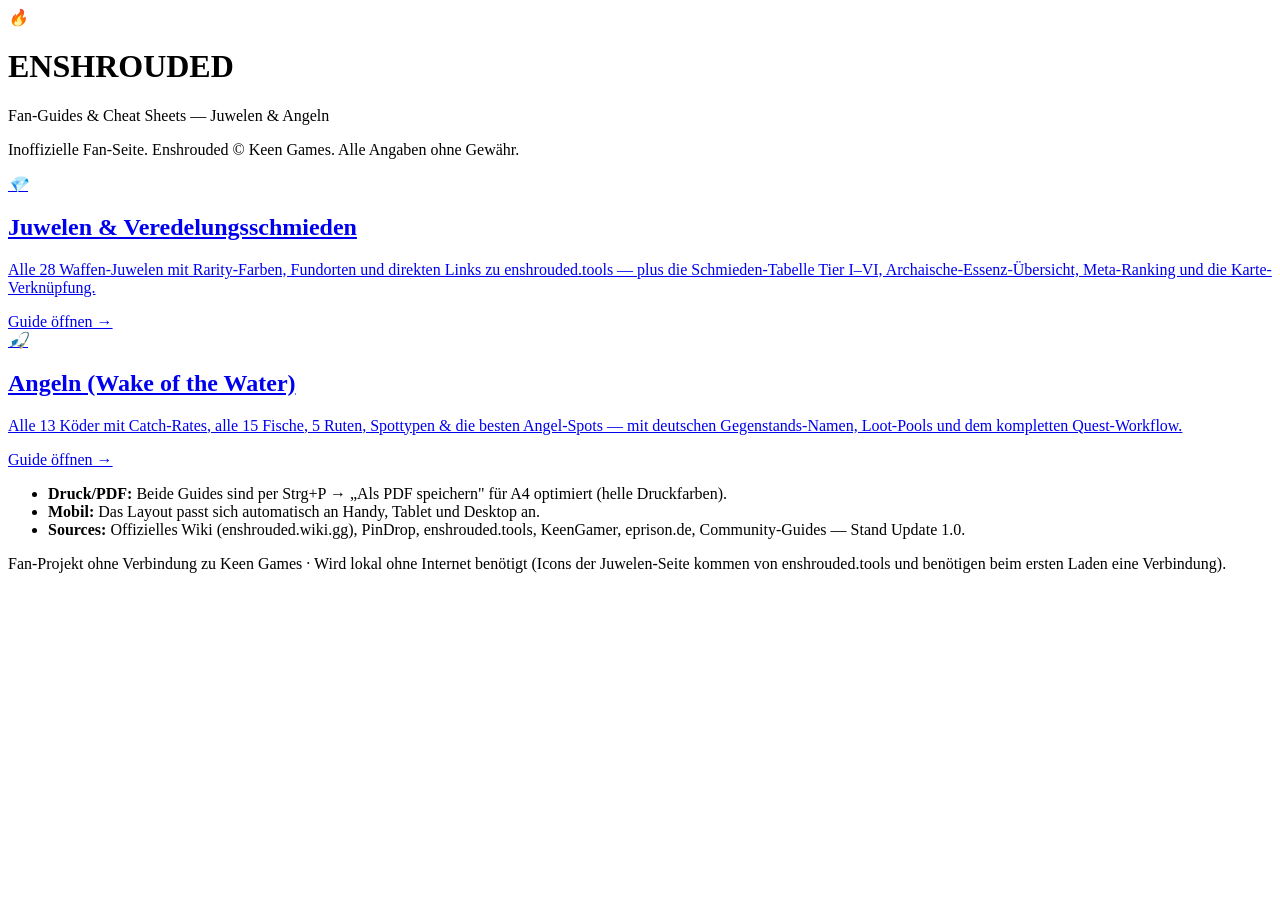
==== commit a4279643: "index.html aktualisieren" ====
--- a/index.html
+++ b/index.html
@@ -3,270 +3,45 @@
 <head>
 <meta charset="UTF-8">
 <meta name="viewport" content="width=device-width, initial-scale=1">
-<title>Enshrouded – Juwelen &amp; Veredelungsschmieden</title>
-<style>
-  :root{
-    --bg:#15131a; --panel:#1f1b26; --panel2:#262130;
-    --gold:#c9a227; --ember:#e8a13c; --gem:#7f5cff; --gem2:#b49aff;
-    --text:#e8e2d6; --muted:#a89f92; --line:#3a3347;
-    --rar-common:#cfc9bd; --rar-uncommon:#6ecf5e; --rar-rare:#4da3ff;
-    --rar-epic:#c07dff; --rar-legendary:#ffab3d;
-    --meta:#ffd24d;
-  }
-  *{box-sizing:border-box;margin:0;padding:0}
-  html{-webkit-text-size-adjust:100%;scroll-behavior:smooth}
-  body{
-    font-family:"Palatino Linotype",Palatino,Georgia,"Times New Roman",serif;
-    background:var(--bg); color:var(--text);
-    padding:clamp(14px,4vw,28px) clamp(10px,4vw,22px);
-    line-height:1.55; font-size:16px;
-  }
-  .wrap{max-width:900px;margin:0 auto}
-  header{text-align:center;border-bottom:2px solid var(--gold);padding-bottom:18px;margin-bottom:26px;position:relative}
-  header::after{content:"❦";color:var(--gold);font-size:20px;position:absolute;bottom:-14px;left:50%;transform:translateX(-50%);background:var(--bg);padding:0 10px}
-  h1{font-variant:small-caps;letter-spacing:3px;font-size:clamp(24px,7vw,30px);color:var(--ember)}
-  .sub{color:var(--muted);font-style:italic;margin-top:6px;font-size:.95em}
-  .gem-icon{display:inline-block;width:14px;height:14px;background:linear-gradient(135deg,var(--gem2),var(--gem));transform:rotate(45deg);margin-right:9px;border:1px solid var(--gold);vertical-align:middle}
-  h2{font-variant:small-caps;letter-spacing:2px;color:var(--ember);font-size:clamp(17px,5vw,20px);margin:30px 0 12px;border-left:4px solid var(--gold);padding-left:10px}
-  h3{color:var(--gem2);font-size:16px;margin:18px 0 8px;letter-spacing:1px}
-  .note{background:var(--panel);border:1px solid var(--line);border-radius:8px;padding:14px 16px;margin-bottom:8px}
-  ul.rules{list-style:none}
-  ul.rules li{padding:3px 0 3px 24px;position:relative}
-  ul.rules li::before{content:"✦";position:absolute;left:4px;color:var(--gold)}
-  .table-scroll{overflow-x:auto;-webkit-overflow-scrolling:touch;border:1px solid var(--gold);border-radius:8px}
-  table{width:100%;min-width:520px;border-collapse:collapse;background:var(--panel);font-size:15px}
-  th{background:linear-gradient(180deg,#2c2437,#221c2b);font-variant:small-caps;letter-spacing:1px;color:var(--ember);padding:9px 10px;text-align:left;border-bottom:2px solid var(--gold);position:sticky;top:0}
-  td{padding:8px 10px;border-bottom:1px solid var(--line)}
-  tr:last-child td{border-bottom:none}
-  .tier{color:var(--gold);font-weight:bold;text-align:center;width:52px}
-  .lvl{color:var(--gem2);white-space:nowrap}
-  .cols{column-count:2;column-gap:34px}
-  .gem{break-inside:avoid;margin:0 0 10px;padding:10px 12px;background:var(--panel);border:1px solid var(--line);border-left:3px solid var(--rar-common);border-radius:6px;list-style:none;display:flex;gap:11px;align-items:flex-start}
-  .gicon{flex:0 0 38px;width:38px;height:38px;margin-top:2px;display:flex;align-items:center;justify-content:center;border-radius:7px;border:1.5px solid currentColor;box-shadow:0 0 9px -2px currentColor, inset 0 0 6px -3px currentColor;overflow:hidden}
-  .gicon img{width:82%;height:82%;object-fit:contain;display:block}
-  .gicon svg{display:none;width:58%;height:58%;fill:currentColor}
-  .gicon.nopic img{display:none}
-  .gicon.nopic svg{display:block}
-  .g-common    .gicon{color:var(--rar-common);background:rgba(207,201,189,.10)}
-  .g-uncommon  .gicon{color:var(--rar-uncommon);background:rgba(110,207,94,.10)}
-  .g-rare      .gicon{color:var(--rar-rare);background:rgba(77,163,255,.10)}
-  .g-epic      .gicon{color:var(--rar-epic);background:rgba(192,125,255,.10)}
-  .g-legendary .gicon{color:var(--rar-legendary);background:rgba(255,171,61,.10)}
-  .g-common{border-left-color:var(--rar-common)}
-  .g-uncommon{border-left-color:var(--rar-uncommon)}
-  .g-rare{border-left-color:var(--rar-rare)}
-  .g-epic{border-left-color:var(--rar-epic)}
-  .g-legendary{border-left-color:var(--rar-legendary)}
-  a.gname{font-weight:bold;text-decoration:none;border-bottom:1px dotted currentColor}
-  a.gname:hover{color:var(--ember)!important;border-bottom-color:var(--ember)}
-  .g-common a.gname{color:var(--rar-common);border-bottom-color:var(--rar-common)}
-  .g-uncommon a.gname{color:var(--rar-uncommon);border-bottom-color:var(--rar-uncommon)}
-  .g-rare a.gname{color:var(--rar-rare);border-bottom-color:var(--rar-rare)}
-  .g-epic a.gname{color:var(--rar-epic);border-bottom-color:var(--rar-epic)}
-  .g-legendary a.gname{color:var(--rar-legendary);border-bottom-color:var(--rar-legendary)}
-  .gde{color:var(--muted);font-style:italic}
-  .gsrc{display:block;font-size:.86em;color:var(--muted);margin-top:2px}
-  .gem small{color:var(--gem2)}
-  /* Meta-Hervorhebung */
-  .star{color:var(--meta);font-size:18px;margin-left:6px;text-shadow:0 0 6px rgba(255,210,77,.45)}
-  .gem.is-meta{background:linear-gradient(90deg,rgba(255,210,77,.06),transparent 65%),var(--panel)}
-  .rank-badge{display:inline-block;min-width:26px;text-align:center;padding:1px 7px;margin-right:8px;border-radius:20px;border:1.5px solid var(--meta);color:var(--meta);font-size:13.5px;font-weight:bold;background:rgba(255,210,77,.08);vertical-align:middle}
-  .legend{display:flex;flex-wrap:wrap;gap:8px 18px;margin:4px 0 16px;padding:10px 14px;background:var(--panel);border:1px solid var(--line);border-radius:8px;font-size:14px}
-  .legend span{display:inline-flex;align-items:center;gap:7px}
-  .swatch{width:11px;height:11px;transform:rotate(45deg);display:inline-block;border:1px solid rgba(0,0,0,.35)}
-  /* Meta-Abschnitt */
-  .meta-card{break-inside:avoid;margin:0 0 10px;padding:12px 14px;background:linear-gradient(90deg,rgba(255,210,77,.07),transparent 70%),var(--panel);border:1px solid var(--line);border-left:3px solid var(--meta);border-radius:6px;list-style:none}
-  .meta-card .mtxt{display:block;color:var(--text);font-size:.95em;margin-top:4px}
-  .workflow{counter-reset:step}
-  .workflow li{list-style:none;position:relative;padding:6px 0 6px 46px;margin-bottom:6px}
-  .workflow li::before{counter-increment:step;content:counter(step);position:absolute;left:0;top:4px;width:30px;height:30px;line-height:30px;text-align:center;border-radius:50%;border:1.5px solid var(--gold);color:var(--gold);font-weight:bold;background:var(--panel)}
-  /* Karten-/Link-Bereich */
-  .map-card{background:var(--panel);border:1px solid var(--gold);border-radius:10px;padding:16px;margin-top:6px;text-align:center}
-  .map-card .map-title{font-variant:small-caps;letter-spacing:1px;color:var(--ember);font-size:17px;margin-bottom:6px}
-  .map-card .map-desc{color:var(--muted);font-size:14px;margin-bottom:12px}
-  .btn{display:inline-block;padding:11px 26px;border-radius:8px;border:1.5px solid var(--gold);color:var(--gold);text-decoration:none;font-weight:bold;letter-spacing:.5px;background:linear-gradient(180deg,rgba(201,162,39,.16),rgba(201,162,39,.05))}
-  .btn:hover{color:var(--ember);border-color:var(--ember)}
-  footer{margin-top:34px;border-top:1px solid var(--line);padding-top:12px;color:var(--muted);font-size:12.5px;font-style:italic;text-align:center}
-
-  /* ── Mobil & Tablet ─────────────────────────── */
-  @media (max-width:760px){
-    .cols{column-count:1}
-    h2{scroll-margin-top:12px}
-    .gem{padding:12px 14px}
-    .gicon{flex:0 0 42px;width:42px;height:42px}
-    header{margin-bottom:20px;padding-bottom:14px}
-    [id]{scroll-margin-top:10px}
-  }
-  @media (max-width:480px){
-    body{font-size:15px}
-    .table-scroll{margin:0 -6px}
-    th,td{padding:7px 8px}
-    table{min-width:480px;font-size:14px}
-    .gem-icon{width:12px;height:12px;margin-right:7px}
-    .workflow li{padding-left:42px}
-  }
-
-  /* ── Druckfassung: hell fürs Papier ─────────── */
-  @media print{
-    body{background:#fdf9ef;color:#2a2418;padding:6mm}
-    header,header::after{background:#fdf9ef}
-    .note,.legend,table,.gem,.meta-card,.map-card{background:#fff;color:#2a2418}
-    th{background:#f3ead2;color:#6b4a08;-webkit-print-color-adjust:exact;print-color-adjust:exact}
-    td,tr:last-child td{border-color:#d8cdb4}
-    .cols{column-count:2}
-    .table-scroll{overflow:visible;border-radius:0}
-    table{min-width:0}
-    .g-common a.gname{color:#5a564a}
-    .g-uncommon a.gname{color:#2e8b2e}
-    .g-rare a.gname{color:#1d5fb8}
-    .g-epic a.gname{color:#8a3fc7}
-    .g-legendary a.gname{color:#c07c08}
-    .star,.rank-badge{color:#a97e08;text-shadow:none}
-    .swatch,.gem,.legend,.note,.gicon,.meta-card{-webkit-print-color-adjust:exact;print-color-adjust:exact}
-    .btn{color:#6b4a08;border-color:#6b4a08;background:#f3ead2}
-    a[href]::after{content:""}
-  }
-  @page{size:A4;margin:14mm}
-</style>
+<title>Enshrouded – Fan-Guides</title>
+<link rel="stylesheet" href="styles.css">
 </head>
 <body>
 <div class="wrap">
 
-<header>
-  <h1><span class="gem-icon"></span>Enshrouded</h1>
-  <div class="sub">Juwelen für Waffen &amp; Veredelungsschmieden — komplette Checkliste · Gem-Details: <a href="https://www.enshrouded.tools/gems" style="color:var(--gem2)">enshrouded.tools/gems</a></div>
-</header>
-
-<h2>1 · Grundregeln</h2>
-<div class="note"><ul class="rules">
-<li>Juwelen nur an einer <b>Veredelungsschmiede (Gem Forge)</b> einsetzen, aufwerten, entfernen oder recyceln.</li>
-<li>Waffe muss <b>voll aufgewertet</b> sein — dann wird der Juwel-Slot freigeschaltet (Quest „Finde und benutze eine Veredelungsschmiede").</li>
-<li><b>Einsetzen:</b> überall 50 × Archaische Essenz (5), egal an welcher Schmiede.</li>
-<li><b>Aufwerten:</b> kostet Archaische Essenz der Charge, die zum Tier/Biom der Schmiede passt.</li>
-<li><b>Entfernen:</b> kostenlos seit Version 1.0 · <b>Recyceln:</b> gibt Teil der Archaischen Essenz zurück.</li>
-<li>Pro Biom 3 Schmieden (meist im Nebel, stärkste im Nacht-Heiligtum) — Level-Bereiche wie 10–12 spiegeln die drei Schmieden wider.</li>
-</ul></div>
-
-<h2>2 · Schmieden &amp; Archaische Essenzen (Tier I–VI)</h2>
-<div class="table-scroll">
-<table>
-<tr><th>Tier</th><th>Biom</th><th>Essenz-Charge</th><th>Max. Juwel-Level</th></tr>
-<tr><td class="tier">I</td><td>Hochweiden <span class="gde">(Springlands)</span></td><td>Archaische Essenz (5)</td><td class="lvl">10–12</td></tr>
-<tr><td class="tier">II</td><td>Düsterdickicht <span class="gde">(Revelwood)</span></td><td>Archaische Essenz (13)</td><td class="lvl">15–18</td></tr>
-<tr><td class="tier">III</td><td>Nomaden-Anhöhen <span class="gde">(Nomad Highlands)</span></td><td>Archaische Essenz (18)</td><td class="lvl">20–22</td></tr>
-<tr><td class="tier">IV</td><td>Ödland <span class="gde">(Kindlewastes)</span></td><td>Archaische Essenz (25)</td><td class="lvl">30–32</td></tr>
-<tr><td class="tier">V</td><td>Albapracht-Gipfel <span class="gde">(Albaneve Summits)</span></td><td>Archaische Essenz (33)</td><td class="lvl">35–40</td></tr>
-<tr><td class="tier">VI</td><td>Wogschimmer-Grund <span class="gde">(Veilwater Basin)</span></td><td>Archaische Essenz (40)</td><td class="lvl">41–50 · Maximum</td></tr>
-</table>
-</div>
-<p style="margin-top:10px;color:var(--muted);font-size:14px">Archaische Essenz findest du in den golden leuchtenden <b>Bruthöhlen / Shroud-Lairs</b> des jeweiligen Bioms — sammeln oder mit der Spitzhacke abbauen. Eine Charge wirkt nur an der Schmiede ihres Bioms; auf Level 50 führt nur die Schmieden-Kette Tier I → VI.</p>
-
-<h2 id="meta">3 · Empfohlene / Meta-Juwelen <span class="star">★</span></h2>
-<p style="margin:0 0 12px;color:var(--muted);font-size:14px">Ranking der 6 besten Waffen-Juwelen laut <a href="https://hacktheminotaur.com/enshrouded/enshrouded-best-gems-ranked/" target="_blank" rel="noopener" style="color:var(--gem2)">Hack the Minotaur</a> (1.0-Update, 2026). Diese Juwelen sind im Farmplan unten mit <span class="star">★</span> markiert.</p>
-<ul>
-<li class="meta-card" id="meta-hyperspecialization"><span class="rank-badge">Platz 1</span><b style="color:var(--meta)">Gem of Hyperspecialization</b> <span class="gde">— der Hyperspezialisierung (Legendär)</span>
-<span class="mtxt"><b>Für wen:</b> alle Builds, die aktiv Waffen-Spezialangriffe nutzen. Nach Auslösen der Spezialfähigkeit gibt jeder Kill innerhalb von 3 Sekunden 33 Fokus zurück. Perfekt für durchdrehendes, aggressives Spiel ohne Ressourcen-Sorgen — beste Allround-Empfehlung.</span></li>
-<li class="meta-card" id="meta-battle-mania"><span class="rank-badge">Platz 2</span><b style="color:var(--meta)">Gem of Battle Mania</b> <span class="gde">— der Kampfwut (Selten)</span>
-<span class="mtxt"><b>Für wen:</b> universal — auf jedem Build sinnvoll, der keine eigene Nische hat (Feuer, Blitz, Blutung …). Sustaint dich im Kampf, benötigt zur Aktivierung ein Elixier/Verbrauchsgegenstand. Einfach einsetzen, Elixier aktivieren und offensiv spielen. Für Barbaren-/Zweihand-Builds ideal mit Lebensraub-Ringen (z. B. Gemini, Commander's Ring) kombiniert.</span></li>
-<li class="meta-card" id="meta-storms-eye"><span class="rank-badge">Platz 3</span><b style="color:var(--meta)">Gem of Storm's Eye</b> <span class="gde">— des Sturmauges (Ungewöhnlich)</span>
-<span class="mtxt"><b>Für wen:</b> Builds, die Flächenschaden brauchen. Treffer markieren Gegner; ein Treffer auf eine Marke feuert einen Blitz auf weitere markierte Gegner — Kettenblitze als einfacher Proc-Mechanismus für AoE.</span></li>
-<li class="meta-card" id="meta-bleeding"><span class="rank-badge">Platz 4</span><b style="color:var(--meta)">Gem of Bleeding</b> <span class="gde">— des Blutes (Gewöhnlich)</span>
-<span class="mtxt"><b>Für wen:</b> Nahkampf-Builds mit Schnittwaffen (Äxte, Großschwerter, Schwerter). Kritische Treffer verursachen Schaden über Zeit; stapelt sich gut in AoE. Superleicht zu bekommen (Fell Banshee, Hochweiden) — Top-Kandidat für jede Melee-Phase des Spiels. Nachteil: nur mit Schnittdamage, kein Skill-Tree-Boost verfügbar.</span></li>
-<li class="meta-card" id="meta-burning"><span class="rank-badge">Platz 5</span><b style="color:var(--meta)">Gem of Burning</b> <span class="gde">— des Brennens (Gewöhnlich)</span>
-<span class="mtxt"><b>Für wen:</b> Feuer-Builds. Schmelzt Gegner im Nebel, die empfindlich gegen Feuer sind — Brennen verursacht Schaden über Zeit nach Feuerschaden-Treffern.</span></li>
-<li class="meta-card" id="meta-currents"><span class="rank-badge">Platz 6</span><b style="color:var(--meta)">Gem of Currents</b> <span class="gde">— der Strömungen (Selten)</span>
-<span class="mtxt"><b>Für wen:</b> Blitz-/Shock-Builds, die mit dem Nass-Mechanismus arbeiten: Schaden an nassen Gegnern überträgt Nass weiter, mit Chance auf Bonusschockschaden.</span></li>
-</ul>
-
-<h2>4 · Juwelen-Farmplan (28 Juwelen)</h2>
-<p style="margin:0 0 10px;color:var(--muted);font-size:14px">Jeder Juwel-Name ist verlinkt → zur Detailseite auf <b>enshrouded.tools</b>; ein <span class="star">★</span> neben dem Namen springt zur Kurzbeschreibung in Abschnitt 3 (Meta-Juwelen). Die Farbe zeigt die Rarität wie im Spiel:</p>
-<div class="legend">
-<span><i class="swatch" style="background:var(--rar-common)"></i>Gewöhnlich (Common)</span>
-<span><i class="swatch" style="background:var(--rar-uncommon)"></i>Ungewöhnlich (Uncommon)</span>
-<span><i class="swatch" style="background:var(--rar-rare)"></i>Selten (Rare)</span>
-<span><i class="swatch" style="background:var(--rar-epic)"></i>Episch (Epic)</span>
-<span><i class="swatch" style="background:var(--rar-legendary)"></i>Legendär (Legendary)</span>
-<span><span class="star" style="font-size:15px">★</span>Meta-Empfehlung (Abschnitt 3)</span>
+<div class="hero">
+  <div class="mist"></div>
+  <div class="ridges"></div>
+  <div class="frame-logo"><i>🔥</i></div>
+  <h1 class="title">ENSHROUDED</h1>
+  <p class="tagline">Fan-Guides &amp; Cheat Sheets — Juwelen &amp; Angeln</p>
+  <p class="disclaimer">Inoffizielle Fan-Seite. Enshrouded © Keen Games. Alle Angaben ohne Gewähr.</p>
 </div>
 
-<h3>Tier I — Hochweiden</h3>
-<ul class="cols">
-<li class="gem g-common is-meta" id="fp-bleeding"><span class="gicon"><img src="https://www.enshrouded.tools/img/items/gem-of-bleeding.webp" alt="Gem of Bleeding" loading="lazy" onerror="this.parentNode.classList.add('nopic');this.remove()"><svg viewBox="0 0 24 24" aria-hidden="true"><path d="M12 2 20 9 12 22 4 9Z"/></svg></span><span><a class="gname" href="https://www.enshrouded.tools/items/gem-of-bleeding" target="_blank" rel="noopener">Gem of Bleeding</a><a href="#meta-bleeding" style="text-decoration:none"><span class="star" title="Meta-Empfehlung — Kurzbeschreibung in Abschnitt 3">★</span></a> <span class="gde">— Juwel des Blutes</span><span class="gsrc">Fell Banshee · Krit. Schnitttreffer verursachen Blutung</span></span></li>
-<li class="gem g-common is-meta" id="fp-burning"><span class="gicon"><img src="https://www.enshrouded.tools/img/items/gem-of-burning.webp" alt="Gem of Burning" loading="lazy" onerror="this.parentNode.classList.add('nopic');this.remove()"><svg viewBox="0 0 24 24" aria-hidden="true"><path d="M12 2 20 9 12 22 4 9Z"/></svg></span><span><a class="gname" href="https://www.enshrouded.tools/items/gem-of-burning" target="_blank" rel="noopener">Gem of Burning</a><a href="#meta-burning" style="text-decoration:none"><span class="star" title="Meta-Empfehlung — Kurzbeschreibung in Abschnitt 3">★</span></a> <span class="gde">— Juwel des Brennens</span><span class="gsrc">Fell Banshee · Feuerschaden verursacht Brand</span></span></li>
-<li class="gem g-uncommon"><span class="gicon"><img src="https://www.enshrouded.tools/img/items/gem-of-skulls.webp" alt="Gem of Skulls" loading="lazy" onerror="this.parentNode.classList.add('nopic');this.remove()"><svg viewBox="0 0 24 24" aria-hidden="true"><path d="M12 2 20 9 12 22 4 9Z"/></svg></span><span><a class="gname" href="https://www.enshrouded.tools/items/gem-of-skulls" target="_blank" rel="noopener">Gem of Skulls</a> <span class="gde">— Juwel der Schädel</span><span class="gsrc">Hollow Reaper, Springlands-Hollow Halls · Viskeral-Kill beschwört Gefährten-Schädel</span></span></li>
-</ul>
-
-<h3>Tier II — Düsterdickicht</h3>
-<ul class="cols">
-<li class="gem g-common"><span class="gicon"><img src="https://www.enshrouded.tools/img/items/gem-of-retaliation.webp" alt="Gem of Retaliation" loading="lazy" onerror="this.parentNode.classList.add('nopic');this.remove()"><svg viewBox="0 0 24 24" aria-hidden="true"><path d="M12 2 20 9 12 22 4 9Z"/></svg></span><span><a class="gname" href="https://www.enshrouded.tools/items/gem-of-retaliation" target="_blank" rel="noopener">Gem of Retaliation</a> <span class="gde">— der Vergeltung</span><span class="gsrc">Vukah Berserker · Blocken bufft nächsten Angriff</span></span></li>
-<li class="gem g-uncommon"><span class="gicon"><img src="https://www.enshrouded.tools/img/items/gem-of-toxic-betrayal.webp" alt="Gem of Toxic Betrayal" loading="lazy" onerror="this.parentNode.classList.add('nopic');this.remove()"><svg viewBox="0 0 24 24" aria-hidden="true"><path d="M12 2 20 9 12 22 4 9Z"/></svg></span><span><a class="gname" href="https://www.enshrouded.tools/items/gem-of-toxic-betrayal" target="_blank" rel="noopener">Gem of Toxic Betrayal</a> <span class="gde">— der Giftverräterei</span><span class="gsrc">Scavenger Berserker · Backstab vergiftet</span></span></li>
-<li class="gem g-uncommon"><span class="gicon"><img src="https://www.enshrouded.tools/img/items/gem-of-swiftness.webp" alt="Gem of Swiftness" loading="lazy" onerror="this.parentNode.classList.add('nopic');this.remove()"><svg viewBox="0 0 24 24" aria-hidden="true"><path d="M12 2 20 9 12 22 4 9Z"/></svg></span><span><a class="gname" href="https://www.enshrouded.tools/items/gem-of-swiftness" target="_blank" rel="noopener">Gem of Swiftness</a> <span class="gde">— der Schnelligkeit</span><span class="gsrc">Scavenger Berserker/Butcher, Hollow Reaper · Sprint bufft Angriffe</span></span></li>
-<li class="gem g-rare"><span class="gicon"><img src="https://www.enshrouded.tools/img/items/gem-of-fracturing.webp" alt="Gem of Fracturing" loading="lazy" onerror="this.parentNode.classList.add('nopic');this.remove()"><svg viewBox="0 0 24 24" aria-hidden="true"><path d="M12 2 20 9 12 22 4 9Z"/></svg></span><span><a class="gname" href="https://www.enshrouded.tools/items/gem-of-fracturing" target="_blank" rel="noopener">Gem of Fracturing</a> <span class="gde">— der Zersplitterung</span><span class="gsrc">Hollow Reaper, Düsterdickicht-Hollow Halls · Keulen-Kill erzeugt Knochensplitter</span></span></li>
-<li class="gem g-rare"><span class="gicon"><img src="https://www.enshrouded.tools/img/items/gem-of-hopeful-embers.webp" alt="Gem of Hopeful Embers" loading="lazy" onerror="this.parentNode.classList.add('nopic');this.remove()"><svg viewBox="0 0 24 24" aria-hidden="true"><path d="M12 2 20 9 12 22 4 9Z"/></svg></span><span><a class="gname" href="https://www.enshrouded.tools/items/gem-of-hopeful-embers" target="_blank" rel="noopener">Gem of Hopeful Embers</a> <span class="gde">— der Hoffnungsglut</span><span class="gsrc">Fell Banshee · Gegner droppen Nebel-Zeit-Orbs</span></span></li>
-</ul>
-
-<h3>Tier III — Nomaden-Anhöhen</h3>
-<ul class="cols">
-<li class="gem g-uncommon"><span class="gicon"><img src="https://www.enshrouded.tools/img/items/gem-of-overpowering.webp" alt="Gem of Overpowering" loading="lazy" onerror="this.parentNode.classList.add('nopic');this.remove()"><svg viewBox="0 0 24 24" aria-hidden="true"><path d="M12 2 20 9 12 22 4 9Z"/></svg></span><span><a class="gname" href="https://www.enshrouded.tools/items/gem-of-overpowering" target="_blank" rel="noopener">Gem of Overpowering</a> <span class="gde">— der Übermacht</span><span class="gsrc">Hollow Reaper, Scavenger Berserker/Wolf, Shroud Stalker, Vukah Berserker</span></span></li>
-<li class="gem g-rare"><span class="gicon"><img src="https://www.enshrouded.tools/img/items/gem-of-agility.webp" alt="Gem of Agility" loading="lazy" onerror="this.parentNode.classList.add('nopic');this.remove()"><svg viewBox="0 0 24 24" aria-hidden="true"><path d="M12 2 20 9 12 22 4 9Z"/></svg></span><span><a class="gname" href="https://www.enshrouded.tools/items/gem-of-agility" target="_blank" rel="noopener">Gem of Agility</a> <span class="gde">— der Agilität</span><span class="gsrc">Fell Banshee u. a. · Ausweichen bufft nächsten Treffer</span></span></li>
-<li class="gem g-epic"><span class="gicon"><img src="https://www.enshrouded.tools/img/items/gem-of-corruption.webp" alt="Gem of Corruption" loading="lazy" onerror="this.parentNode.classList.add('nopic');this.remove()"><svg viewBox="0 0 24 24" aria-hidden="true"><path d="M12 2 20 9 12 22 4 9Z"/></svg></span><span><a class="gname" href="https://www.enshrouded.tools/items/gem-of-corruption" target="_blank" rel="noopener">Gem of Corruption</a> <span class="gde">— der Verderbnis</span><span class="gsrc">Fell Banshee · stapelbare Marke explodiert (Nebel-Schaden)</span></span></li>
-<li class="gem g-uncommon"><span class="gicon"><img src="https://www.enshrouded.tools/img/items/gem-of-lesser-necromancy.webp" alt="Gem of Lesser Necromancy" loading="lazy" onerror="this.parentNode.classList.add('nopic');this.remove()"><svg viewBox="0 0 24 24" aria-hidden="true"><path d="M12 2 20 9 12 22 4 9Z"/></svg></span><span><a class="gname" href="https://www.enshrouded.tools/items/gem-of-lesser-necromancy" target="_blank" rel="noopener">Gem of Lesser Necromancy</a> <span class="gde">— d. Geringeren Nekromantie</span><span class="gsrc">Hollow Reaper, Nomaden-Hollow Halls · Kill beschwört Hohl-Verbündeten</span></span></li>
-</ul>
-
-<h3>Tier IV — Ödland</h3>
-<ul class="cols">
-<li class="gem g-rare is-meta" id="fp-battle-mania"><span class="gicon"><img src="https://www.enshrouded.tools/img/items/gem-of-battle-mania.webp" alt="Gem of Battle Mania" loading="lazy" onerror="this.parentNode.classList.add('nopic');this.remove()"><svg viewBox="0 0 24 24" aria-hidden="true"><path d="M12 2 20 9 12 22 4 9Z"/></svg></span><span><a class="gname" href="https://www.enshrouded.tools/items/gem-of-battle-mania" target="_blank" rel="noopener">Gem of Battle Mania</a><a href="#meta-battle-mania" style="text-decoration:none"><span class="star" title="Meta-Empfehlung — Kurzbeschreibung in Abschnitt 3">★</span></a> <span class="gde">— der Kampfwut</span><span class="gsrc">Scavenger Berserker, Vukah Berserker</span></span></li>
-<li class="gem g-legendary is-meta" id="fp-hyperspecialization"><span class="gicon"><img src="https://www.enshrouded.tools/img/items/gem-of-hyperspecialization.webp" alt="Gem of Hyperspecialization" loading="lazy" onerror="this.parentNode.classList.add('nopic');this.remove()"><svg viewBox="0 0 24 24" aria-hidden="true"><path d="M12 2 20 9 12 22 4 9Z"/></svg></span><span><a class="gname" href="https://www.enshrouded.tools/items/gem-of-hyperspecialization" target="_blank" rel="noopener">Gem of Hyperspecialization</a><a href="#meta-hyperspecialization" style="text-decoration:none"><span class="star" title="Meta-Empfehlung Platz 1 — Kurzbeschreibung in Abschnitt 3">★</span></a> <span class="gde">— der Hyperspezialisierung</span><span class="gsrc">Zufalls-Gegner Cinder's Cradle · Kills nach Spezialfähigkeit geben Fokus</span></span></li>
-<li class="gem g-legendary"><span class="gicon"><img src="https://www.enshrouded.tools/img/items/gem-of-focused-light.webp" alt="Gem of Focused Light" loading="lazy" onerror="this.parentNode.classList.add('nopic');this.remove()"><svg viewBox="0 0 24 24" aria-hidden="true"><path d="M12 2 20 9 12 22 4 9Z"/></svg></span><span><a class="gname" href="https://www.enshrouded.tools/items/gem-of-focused-light" target="_blank" rel="noopener">Gem of Focused Light</a> <span class="gde">— des Fokussierten Lichts</span><span class="gsrc">Fell Commander, Scavenger Berserker · Zielmarkierung bufft Feuerschaden</span></span></li>
-<li class="gem g-epic"><span class="gicon"><img src="https://www.enshrouded.tools/img/items/gem-of-soul-reaping.webp" alt="Gem of Soul Reaping" loading="lazy" onerror="this.parentNode.classList.add('nopic');this.remove()"><svg viewBox="0 0 24 24" aria-hidden="true"><path d="M12 2 20 9 12 22 4 9Z"/></svg></span><span><a class="gname" href="https://www.enshrouded.tools/items/gem-of-soul-reaping" target="_blank" rel="noopener">Gem of Soul Reaping</a> <span class="gde">— der Seelenernte</span><span class="gsrc">Hollow Reaper (only), Ödland-Hollow Halls · Seelenphialen heilen bei Zerstörung</span></span></li>
-<li class="gem g-epic"><span class="gicon"><img src="https://www.enshrouded.tools/img/items/gem-of-cleansing.webp" alt="Gem of Cleansing" loading="lazy" onerror="this.parentNode.classList.add('nopic');this.remove()"><svg viewBox="0 0 24 24" aria-hidden="true"><path d="M12 2 20 9 12 22 4 9Z"/></svg></span><span><a class="gname" href="https://www.enshrouded.tools/items/gem-of-cleansing" target="_blank" rel="noopener">Gem of Cleansing</a> <span class="gde">— der Läuterung</span><span class="gsrc">Drak-/Fell-Gegner (z. B. Drak'Dal Chieftain), Shroud Stalker; auch durch Angeln</span></span></li>
-<li class="gem g-epic"><span class="gicon"><img src="https://www.enshrouded.tools/img/items/gem-of-destiny.webp" alt="Gem of Destiny" loading="lazy" onerror="this.parentNode.classList.add('nopic');this.remove()"><svg viewBox="0 0 24 24" aria-hidden="true"><path d="M12 2 20 9 12 22 4 9Z"/></svg></span><span><a class="gname" href="https://www.enshrouded.tools/items/gem-of-destiny" target="_blank" rel="noopener">Gem of Destiny</a> <span class="gde">— des Schicksals</span><span class="gsrc">Drak'Dal Chieftain, Shroud Stalker, Fell-Gegner + Festfund in der Welt</span></span></li>
-<li class="gem g-legendary"><span class="gicon"><img src="https://www.enshrouded.tools/img/items/gem-of-armoring.webp" alt="Gem of Armoring" loading="lazy" onerror="this.parentNode.classList.add('nopic');this.remove()"><svg viewBox="0 0 24 24" aria-hidden="true"><path d="M12 2 20 9 12 22 4 9Z"/></svg></span><span><a class="gname" href="https://www.enshrouded.tools/items/gem-of-armoring" target="_blank" rel="noopener">Gem of Armoring</a> <span class="gde">— der Panzerung</span><span class="gsrc">Zufalls-Gegner Cinder's Cradle · Kill-Orb: kurze Schadensimmunität</span></span></li>
-</ul>
-
-<h3>Tier V — Albapracht-Gipfel</h3>
-<ul class="cols">
-<li class="gem g-rare"><span class="gicon"><img src="https://www.enshrouded.tools/img/items/gem-of-bloodlust.webp" alt="Gem of Bloodlust" loading="lazy" onerror="this.parentNode.classList.add('nopic');this.remove()"><svg viewBox="0 0 24 24" aria-hidden="true"><path d="M12 2 20 9 12 22 4 9Z"/></svg></span><span><a class="gname" href="https://www.enshrouded.tools/items/gem-of-bloodlust" target="_blank" rel="noopener">Gem of Bloodlust</a> <span class="gde">— des Blutdursts</span><span class="gsrc">Hollow Reaper, Vukah Berserker · Kills erzeugen Gesundheitsorbs (+Schaden)</span></span></li>
-<li class="gem g-epic"><span class="gicon"><img src="https://www.enshrouded.tools/img/items/gem-of-meteoric-impact.webp" alt="Gem of Meteoric Impact" loading="lazy" onerror="this.parentNode.classList.add('nopic');this.remove()"><svg viewBox="0 0 24 24" aria-hidden="true"><path d="M12 2 20 9 12 22 4 9Z"/></svg></span><span><a class="gname" href="https://www.enshrouded.tools/items/gem-of-meteoric-impact" target="_blank" rel="noopener">Gem of Meteoric Impact</a> <span class="gde">— des Meteoriteneinschlags</span><span class="gsrc">Hollow Reaper, Vukah Berserker · Explosion beim Landen nach dem Gleiten</span></span></li>
-</ul>
-
-<h3>Tier VI — Wogschimmer-Grund</h3>
-<ul class="cols">
-<li class="gem g-rare is-meta" id="fp-currents"><span class="gicon"><img src="https://www.enshrouded.tools/img/items/gem-of-currents.webp" alt="Gem of Currents" loading="lazy" onerror="this.parentNode.classList.add('nopic');this.remove()"><svg viewBox="0 0 24 24" aria-hidden="true"><path d="M12 2 20 9 12 22 4 9Z"/></svg></span><span><a class="gname" href="https://www.enshrouded.tools/items/gem-of-currents" target="_blank" rel="noopener">Gem of Currents</a><a href="#meta-currents" style="text-decoration:none"><span class="star" title="Meta-Empfehlung — Kurzbeschreibung in Abschnitt 3">★</span></a> <span class="gde">— der Strömungen</span><span class="gsrc">Drak Warriors · Nass/Zugeschmiert → Schockschaden-Ketten</span></span></li>
-<li class="gem g-legendary"><span class="gicon"><img src="https://www.enshrouded.tools/img/items/gem-of-lycanthropy.webp" alt="Gem of Lycanthropy" loading="lazy" onerror="this.parentNode.classList.add('nopic');this.remove()"><svg viewBox="0 0 24 24" aria-hidden="true"><path d="M12 2 20 9 12 22 4 9Z"/></svg></span><span><a class="gname" href="https://www.enshrouded.tools/items/gem-of-lycanthropy" target="_blank" rel="noopener">Gem of Lycanthropy</a> <span class="gde">— der Lykanthropie</span><span class="gsrc">Lacemaker Pond / Night Sanctum · Nacht-Kills erzeugen Lunar-Orbs (starker Buff)</span></span></li>
-<li class="gem g-epic"><span class="gicon"><img src="https://www.enshrouded.tools/img/items/gem-of-aerobatics.webp" alt="Gem of Aerobatics" loading="lazy" onerror="this.parentNode.classList.add('nopic');this.remove()"><svg viewBox="0 0 24 24" aria-hidden="true"><path d="M12 2 20 9 12 22 4 9Z"/></svg></span><span><a class="gname" href="https://www.enshrouded.tools/items/gem-of-aerobatics" target="_blank" rel="noopener">Gem of Aerobatics</a> <span class="gde">— der Flugkunst</span><span class="gsrc">Gegner an den Elixir Wells · Luftangriffe feuern Suchgeschosse</span></span></li>
-<li class="gem g-rare"><span class="gicon"><img src="https://www.enshrouded.tools/img/items/gem-of-greater-necromancy.webp" alt="Gem of Greater Necromancy" loading="lazy" onerror="this.parentNode.classList.add('nopic');this.remove()"><svg viewBox="0 0 24 24" aria-hidden="true"><path d="M12 2 20 9 12 22 4 9Z"/></svg></span><span><a class="gname" href="https://www.enshrouded.tools/items/gem-of-greater-necromancy" target="_blank" rel="noopener">Gem of Greater Necromancy</a> <span class="gde">— der Größeren Nekromantie</span><span class="gsrc">Hollowed, Wogschimmer-Hollow Halls · Kill beschwört einen Hollow Reaper</span></span></li>
-</ul>
-
-<h3>Juwelen mit zwei Biomen</h3>
-<ul class="cols">
-<li class="gem g-common"><span class="gicon"><img src="https://www.enshrouded.tools/img/items/gem-of-puncturing.webp" alt="Gem of Puncturing" loading="lazy" onerror="this.parentNode.classList.add('nopic');this.remove()"><svg viewBox="0 0 24 24" aria-hidden="true"><path d="M12 2 20 9 12 22 4 9Z"/></svg></span><span><a class="gname" href="https://www.enshrouded.tools/items/gem-of-puncturing" target="_blank" rel="noopener">Gem of Puncturing</a> <span class="gde">— der Durchdringung</span><span class="gsrc">Scavenger Berserker in Tier I (Hochweiden) <small>UND</small> Tier III (Nomaden-Anhöhen)</span></span></li>
-<li class="gem g-legendary"><span class="gicon"><img src="https://www.enshrouded.tools/img/items/gem-of-cold-composure.webp" alt="Gem of Cold Composure" loading="lazy" onerror="this.parentNode.classList.add('nopic');this.remove()"><svg viewBox="0 0 24 24" aria-hidden="true"><path d="M12 2 20 9 12 22 4 9Z"/></svg></span><span><a class="gname" href="https://www.enshrouded.tools/items/gem-of-cold-composure" target="_blank" rel="noopener">Gem of Cold Composure</a> <span class="gde">— der Kalten Gelassenheit</span><span class="gsrc">Fell Banshee in Tier III <small>UND</small> Fell Commander in Tier V</span></span></li>
-</ul>
-
-<h3>Weitere Meta-Empfehlung — Biom offen</h3>
-<ul class="cols" style="column-count:1">
-<li class="gem g-uncommon is-meta" id="fp-storms-eye"><span class="gicon"><img src="https://www.enshrouded.tools/img/items/gem-of-storms-eye.webp" alt="Gem of Storm's Eye" loading="lazy" onerror="this.parentNode.classList.add('nopic');this.remove()"><svg viewBox="0 0 24 24" aria-hidden="true"><path d="M12 2 20 9 12 22 4 9Z"/></svg></span><span><a class="gname" href="https://www.enshrouded.tools/items/gem-of-storms-eye" target="_blank" rel="noopener">Gem of Storm's Eye</a><a href="#meta-storms-eye" style="text-decoration:none"><span class="star" title="Meta-Empfehlung — Kurzbeschreibung in Abschnitt 3">★</span></a> <span class="gde">— des Sturmauges</span><span class="gsrc">Blitzketten auf markierte Gegner · Quellen lt. Community: Vukah Berserker, Fell Commander, Shroud Stalker (→ Ödland/Albapracht?) · Biom nicht endgültig bestätigt</span></span></li>
-</ul>
-
-<h2>5 · Workflow pro Juwel</h2>
-<ol class="workflow">
-<li>Juwel im passenden Biom farmen (Abschnitt 4) — Meta-Juwelen <span class="star">★</span> zuerst!</li>
-<li>Archaische Essenz der passenden Charge im Ziel-Schmieden-Biom sammeln (Bruthöhlen / Shroud-Lairs)</li>
-<li>Waffe voll aufwerten → Juwel-Slot wird frei</li>
-<li>Juwel einsetzen (50 × Archaische Essenz (5))</li>
-<li>Über die Schmieden-Kette hochleveln: Tier I → II → III → IV → V → VI (max. Level 50)</li>
-<li>Alte Juwelen recyceln, um Archaische Essenz zurückzuholen</li>
-</ol>
-
-<h2>6 · Interaktive Karte öffnen: Veredelungsschmieden &amp; Nacht-Heiligtümer</h2>
-<div class="map-card">
-<div class="map-title">🗺️ Gem Forges &amp; Night Sanctums auf der PinDrop-Karte</div>
-<div class="map-desc">Die Karte erlaubt keine Einbettung in externe Seiten — öffne sie daher direkt in einem neuen Tab. Deine gewählte Ansicht (Kategorien Gem Forge + Night Sanctum, Ausschnitt bei 3577 / 6177) ist im Link gespeichert.</div>
-<a class="btn" href="https://pindrop.gg/enshrouded/map?cat=Gem_Forge%2CNight_Sanctum&amp;v=3577.02,6177.28,-3.5" target="_blank" rel="noopener">Karte auf pindrop.gg öffnen ↗</a>
+<div class="home-grid">
+  <a class="tile juwelen" href="juwelen.html">
+    <div class="tile-emblem"><i>💎</i></div>
+    <h2>Juwelen &amp; Veredelungsschmieden</h2>
+    <p>Alle 28 Waffen-Juwelen mit Rarity-Farben, Fundorten und direkten Links zu enshrouded.tools — plus die Schmieden-Tabelle Tier I–VI, Archaische-Essenz-Übersicht, Meta-Ranking und die Karte-Verknüpfung.</p>
+    <span class="open">Guide öffnen →</span>
+  </a>
+  <a class="tile angeln" href="angeln.html">
+    <div class="tile-emblem"><i>🎣</i></div>
+    <h2>Angeln (Wake of the Water)</h2>
+    <p>Alle 13 Köder mit Catch-Rates, alle 15 Fische, 5 Ruten, Spottypen &amp; die besten Angel-Spots — mit deutschen Gegenstands-Namen, Loot-Pools und dem kompletten Quest-Workflow.</p>
+    <span class="open">Guide öffnen →</span>
+  </a>
 </div>
 
-<footer>Quellen: enshrouded.wiki.gg (Gems · Gem Forge · Archaic Essence), enshrouded.tools (Gem-Detailseiten inkl. Raritäten &amp; Icons), Hack the Minotaur (Best Gems Ranked 2026), pindrop.gg (Karte), wikily.gg, wiki.eso-ui.com, Steam-Community-Guide — Stand 2026.<br>Print: Strg+P → „Als PDF speichern" (Layout ist für A4 optimiert).</footer>
+<div class="note">
+  <ul class="rules">
+    <li><b>Druck/PDF:</b> Beide Guides sind per Strg+P → „Als PDF speichern" für A4 optimiert (helle Druckfarben).</li>
+    <li><b>Mobil:</b> Das Layout passt sich automatisch an Handy, Tablet und Desktop an.</li>
+    <li><b>Sources:</b> Offizielles Wiki (enshrouded.wiki.gg), PinDrop, enshrouded.tools, KeenGamer, eprison.de, Community-Guides — Stand Update 1.0.</li>
+  </ul>
+</div>
+
+<footer>Fan-Projekt ohne Verbindung zu Keen Games · Wird lokal ohne Internet benötigt (Icons der Juwelen-Seite kommen von enshrouded.tools und benötigen beim ersten Laden eine Verbindung).</footer>
 
 </div>
 </body>
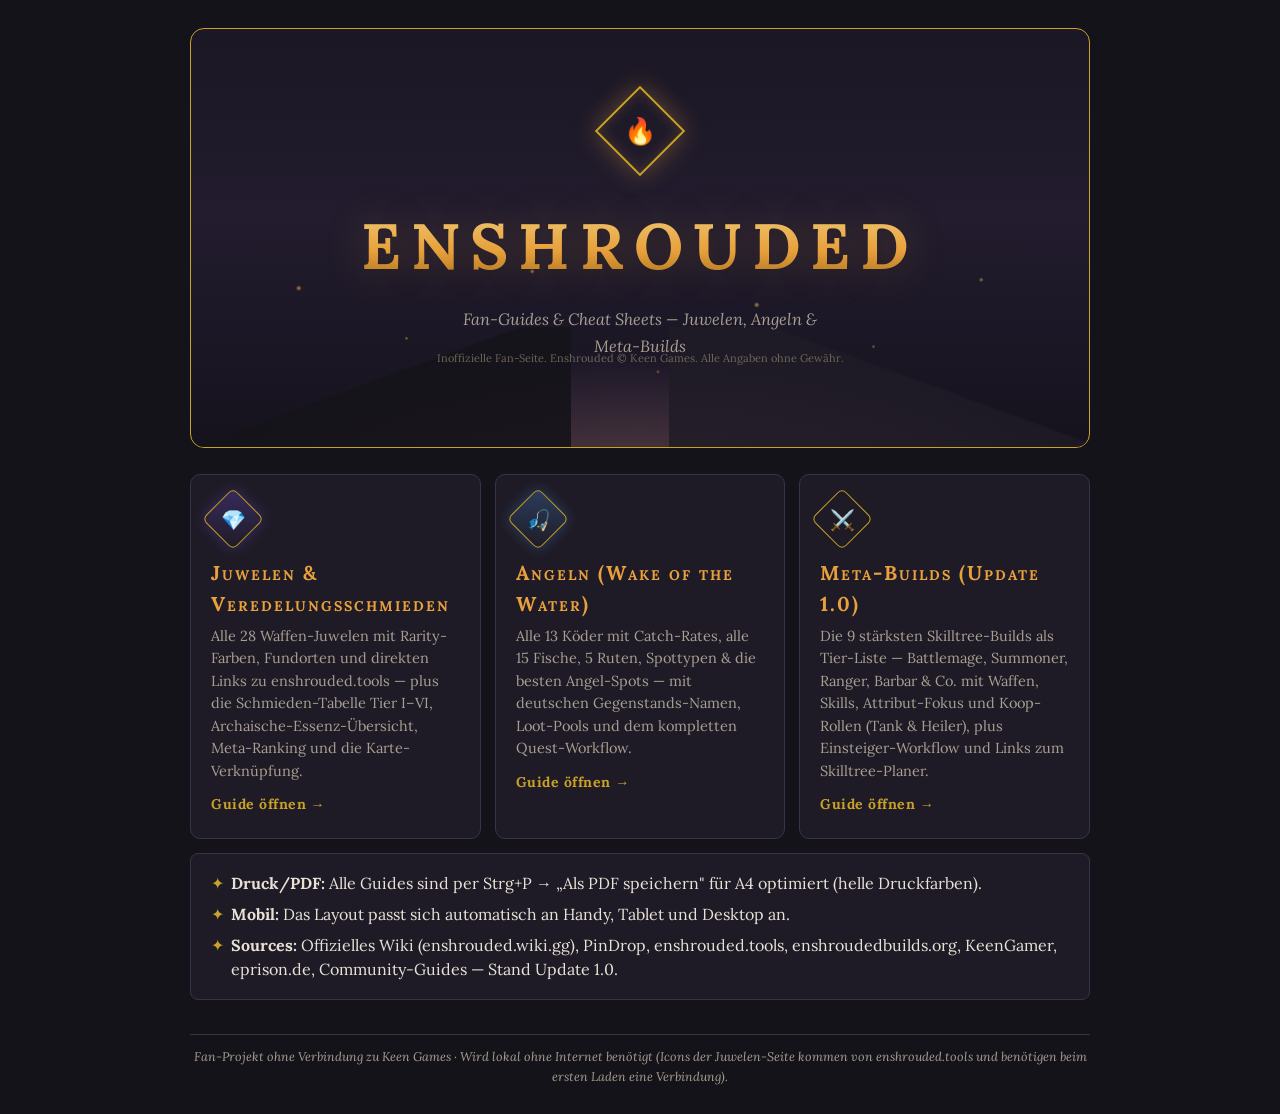
==== commit fd79e1a6: "Meta-Builds-Guide hinzufügen Co-authored-by: Copilot <223556219+Copilot@users.noreply.github.com>" ====
--- a/index.html
+++ b/index.html
@@ -1,48 +1,64 @@
 <!DOCTYPE html>
 <html lang="de">
+
 <head>
-<meta charset="UTF-8">
-<meta name="viewport" content="width=device-width, initial-scale=1">
-<title>Enshrouded – Fan-Guides</title>
-<link rel="stylesheet" href="styles.css">
+  <meta charset="UTF-8">
+  <meta name="viewport" content="width=device-width, initial-scale=1">
+  <title>Enshrouded – Fan-Guides</title>
+  <link rel="stylesheet" href="styles.css">
 </head>
+
 <body>
-<div class="wrap">
+  <div class="wrap">
 
-<div class="hero">
-  <div class="mist"></div>
-  <div class="ridges"></div>
-  <div class="frame-logo"><i>🔥</i></div>
-  <h1 class="title">ENSHROUDED</h1>
-  <p class="tagline">Fan-Guides &amp; Cheat Sheets — Juwelen &amp; Angeln</p>
-  <p class="disclaimer">Inoffizielle Fan-Seite. Enshrouded © Keen Games. Alle Angaben ohne Gewähr.</p>
-</div>
+    <div class="hero">
+      <div class="mist"></div>
+      <div class="ridges"></div>
+      <div class="frame-logo"><i>🔥</i></div>
+      <h1 class="title">ENSHROUDED</h1>
+      <p class="tagline">Fan-Guides &amp; Cheat Sheets — Juwelen, Angeln &amp; Meta-Builds</p>
+      <p class="disclaimer">Inoffizielle Fan-Seite. Enshrouded © Keen Games. Alle Angaben ohne Gewähr.</p>
+    </div>
 
-<div class="home-grid">
-  <a class="tile juwelen" href="juwelen.html">
-    <div class="tile-emblem"><i>💎</i></div>
-    <h2>Juwelen &amp; Veredelungsschmieden</h2>
-    <p>Alle 28 Waffen-Juwelen mit Rarity-Farben, Fundorten und direkten Links zu enshrouded.tools — plus die Schmieden-Tabelle Tier I–VI, Archaische-Essenz-Übersicht, Meta-Ranking und die Karte-Verknüpfung.</p>
-    <span class="open">Guide öffnen →</span>
-  </a>
-  <a class="tile angeln" href="angeln.html">
-    <div class="tile-emblem"><i>🎣</i></div>
-    <h2>Angeln (Wake of the Water)</h2>
-    <p>Alle 13 Köder mit Catch-Rates, alle 15 Fische, 5 Ruten, Spottypen &amp; die besten Angel-Spots — mit deutschen Gegenstands-Namen, Loot-Pools und dem kompletten Quest-Workflow.</p>
-    <span class="open">Guide öffnen →</span>
-  </a>
-</div>
+    <div class="home-grid">
+      <a class="tile juwelen" href="juwelen.html">
+        <div class="tile-emblem"><i>💎</i></div>
+        <h2>Juwelen &amp; Veredelungsschmieden</h2>
+        <p>Alle 28 Waffen-Juwelen mit Rarity-Farben, Fundorten und direkten Links zu enshrouded.tools — plus die
+          Schmieden-Tabelle Tier I–VI, Archaische-Essenz-Übersicht, Meta-Ranking und die Karte-Verknüpfung.</p>
+        <span class="open">Guide öffnen →</span>
+      </a>
+      <a class="tile angeln" href="angeln.html">
+        <div class="tile-emblem"><i>🎣</i></div>
+        <h2>Angeln (Wake of the Water)</h2>
+        <p>Alle 13 Köder mit Catch-Rates, alle 15 Fische, 5 Ruten, Spottypen &amp; die besten Angel-Spots — mit
+          deutschen Gegenstands-Namen, Loot-Pools und dem kompletten Quest-Workflow.</p>
+        <span class="open">Guide öffnen →</span>
+      </a>
+      <a class="tile builds" href="builds.html">
+        <div class="tile-emblem"><i>⚔️</i></div>
+        <h2>Meta-Builds (Update 1.0)</h2>
+        <p>Die 9 stärksten Skilltree-Builds als Tier-Liste — Battlemage, Summoner, Ranger, Barbar &amp; Co. mit Waffen,
+          Skills, Attribut-Fokus und Koop-Rollen (Tank &amp; Heiler), plus Einsteiger-Workflow und Links zum
+          Skilltree-Planer.</p>
+        <span class="open">Guide öffnen →</span>
+      </a>
+    </div>
 
-<div class="note">
-  <ul class="rules">
-    <li><b>Druck/PDF:</b> Beide Guides sind per Strg+P → „Als PDF speichern" für A4 optimiert (helle Druckfarben).</li>
-    <li><b>Mobil:</b> Das Layout passt sich automatisch an Handy, Tablet und Desktop an.</li>
-    <li><b>Sources:</b> Offizielles Wiki (enshrouded.wiki.gg), PinDrop, enshrouded.tools, KeenGamer, eprison.de, Community-Guides — Stand Update 1.0.</li>
-  </ul>
-</div>
+    <div class="note">
+      <ul class="rules">
+        <li><b>Druck/PDF:</b> Alle Guides sind per Strg+P → „Als PDF speichern" für A4 optimiert (helle Druckfarben).
+        </li>
+        <li><b>Mobil:</b> Das Layout passt sich automatisch an Handy, Tablet und Desktop an.</li>
+        <li><b>Sources:</b> Offizielles Wiki (enshrouded.wiki.gg), PinDrop, enshrouded.tools, enshroudedbuilds.org,
+          KeenGamer, eprison.de, Community-Guides — Stand Update 1.0.</li>
+      </ul>
+    </div>
 
-<footer>Fan-Projekt ohne Verbindung zu Keen Games · Wird lokal ohne Internet benötigt (Icons der Juwelen-Seite kommen von enshrouded.tools und benötigen beim ersten Laden eine Verbindung).</footer>
+    <footer>Fan-Projekt ohne Verbindung zu Keen Games · Wird lokal ohne Internet benötigt (Icons der Juwelen-Seite
+      kommen von enshrouded.tools und benötigen beim ersten Laden eine Verbindung).</footer>
 
-</div>
+  </div>
 </body>
+
 </html>
--- a/styles.css
+++ b/styles.css
@@ -0,0 +1,236 @@
+/* ============================================================
+   Enshrouded Fan-Guides — gemeinsame Stylesheet (styles.css)
+   Wird von index.html, juwelen.html und angeln.html geladen.
+   ============================================================ */
+
+@import url('https://fonts.googleapis.com/css2?family=Lora:ital,wght@0,400..700;1,400..700&family=Playfair+Display:ital,wght@0,400..900;1,400..900&display=swap');
+
+:root{
+  --bg:#15131a; --panel:#1f1b26; --panel2:#262130;
+  --gold:#c9a227; --ember:#e8a13c; --gem:#7f5cff; --gem2:#b49aff;
+  --text:#e8e2d6; --muted:#a89f92; --line:#3a3347;
+  --rar-common:#cfc9bd; --rar-uncommon:#6ecf5e; --rar-rare:#4da3ff;
+  --rar-epic:#c07dff; --rar-legendary:#ffab3d;
+  --meta:#ffd24d;
+}
+*{box-sizing:border-box;margin:0;padding:0}
+html{-webkit-text-size-adjust:100%;scroll-behavior:smooth}
+body{
+  font-family:"Lora", serif;
+  background:var(--bg); color:var(--text);
+  padding:clamp(14px,4vw,28px) clamp(10px,4vw,22px);
+  line-height:1.55; font-size:16px;
+}
+.wrap{max-width:900px;margin:0 auto}
+
+/* Kopfzeile */
+header{text-align:center;border-bottom:2px solid var(--gold);padding-bottom:18px;margin-bottom:26px;position:relative}
+header::after{content:"❦";color:var(--gold);font-size:20px;position:absolute;bottom:-14px;left:50%;transform:translateX(-50%);background:var(--bg);padding:0 10px}
+h1{font-variant:small-caps;letter-spacing:3px;font-size:clamp(24px,7vw,30px);color:var(--ember)}
+.sub{color:var(--muted);font-style:italic;margin-top:6px;font-size:.95em}
+.gem-icon{display:inline-block;width:14px;height:14px;background:linear-gradient(135deg,var(--gem2),var(--gem));transform:rotate(45deg);margin-right:9px;border:1px solid var(--gold);vertical-align:middle}
+h2{font-variant:small-caps;letter-spacing:2px;color:var(--ember);font-size:clamp(17px,5vw,20px);margin:30px 0 12px;border-left:4px solid var(--gold);padding-left:10px}
+h3{color:var(--gem2);font-size:16px;margin:18px 0 8px;letter-spacing:1px}
+
+/* Kästen & Listen */
+.note{background:var(--panel);border:1px solid var(--line);border-radius:8px;padding:14px 16px;margin-bottom:8px}
+ul.rules{list-style:none}
+ul.rules li{padding:3px 0 3px 24px;position:relative}
+ul.rules li::before{content:"✦";position:absolute;left:4px;color:var(--gold)}
+
+/* Tabellen */
+.table-scroll{overflow-x:auto;-webkit-overflow-scrolling:touch;border:1px solid var(--gold);border-radius:8px}
+table{width:100%;min-width:560px;border-collapse:collapse;background:var(--panel);font-size:15px}
+th{background:linear-gradient(180deg,#2c2437,#221c2b);font-variant:small-caps;letter-spacing:1px;color:var(--ember);padding:9px 10px;text-align:left;border-bottom:2px solid var(--gold)}
+td{padding:8px 10px;border-bottom:1px solid var(--line)}
+tr:last-child td{border-bottom:none}
+.tier{color:var(--gold);font-weight:bold;text-align:center;width:52px}
+.lvl{color:var(--gold);font-weight:bold;white-space:nowrap}
+.good{color:var(--meta);font-weight:bold}
+.bad{color:#e07a6a}
+.stars{color:var(--meta);white-space:nowrap;font-size:14px}
+.gde{color:var(--muted);font-style:italic}
+
+/* Karten-Raster */
+.diamond{display:inline-block;width:13px;height:13px;transform:rotate(45deg);border:1px solid rgba(0,0,0,.35);margin-right:8px;flex:0 0 13px;margin-top:5px}
+.cards{display:grid;grid-template-columns:repeat(auto-fill,minmax(260px,1fr));gap:12px;margin-bottom:6px}
+.card{background:var(--panel);border:1px solid var(--line);border-radius:8px;padding:12px 14px;break-inside:avoid}
+.card h4{font-variant:small-caps;letter-spacing:1px;color:var(--ember);font-size:16px;margin-bottom:4px}
+.card h4 small{color:var(--muted);font-variant:normal;letter-spacing:0;font-size:12.5px}
+.card .kind{display:inline-block;font-size:12px;letter-spacing:1px;text-transform:uppercase;border:1px solid var(--line);border-radius:4px;padding:1px 7px;margin-left:6px;color:var(--muted);vertical-align:middle}
+.card ul{list-style:none;margin-top:6px}
+.card li{display:flex;align-items:flex-start;padding:2px 0;font-size:15px}
+.card .pct{margin-left:auto;color:var(--gold);font-weight:bold;padding-left:10px;white-space:nowrap}
+.f-common{color:var(--rar-common)} .f-uncommon{color:var(--rar-uncommon)}
+.f-rare{color:var(--rar-rare)} .f-epic{color:var(--rar-epic)}
+.diamond.d-common{background:var(--rar-common)} .diamond.d-uncommon{background:var(--rar-uncommon)}
+.diamond.d-rare{background:var(--rar-rare)} .diamond.d-epic{background:var(--rar-epic)}
+.rec{color:var(--muted);font-size:13.5px;margin-top:7px;border-top:1px dotted var(--line);padding-top:6px}
+
+/* Fisch-/Spot-Karten */
+.fish-card{display:flex;gap:10px;align-items:flex-start}
+.fish-card .body{flex:1}
+.fish-card .fname{font-weight:bold}
+.fish-card .fuse{display:block;color:var(--muted);font-size:13.5px;margin-top:2px}
+.spot-card{display:flex;gap:10px;align-items:flex-start}
+.spot-card .body{flex:1}
+.spot-card .sname{font-weight:bold;color:var(--ember)}
+.spot-card .sdetail{display:block;color:var(--muted);font-size:13.5px;margin-top:2px}
+
+/* Juwelen (juwelen.html) */
+.legend{display:flex;flex-wrap:wrap;gap:8px 18px;margin:4px 0 16px;padding:10px 14px;background:var(--panel);border:1px solid var(--line);border-radius:8px;font-size:14px}
+.legend span{display:inline-flex;align-items:center;gap:7px}
+.swatch{width:11px;height:11px;transform:rotate(45deg);display:inline-block;border:1px solid rgba(0,0,0,.35)}
+.cols{column-count:2;column-gap:34px}
+.gem{break-inside:avoid;margin:0 0 10px;padding:10px 12px;background:var(--panel);border:1px solid var(--line);border-left:3px solid var(--rar-common);border-radius:6px;list-style:none;display:flex;gap:11px;align-items:flex-start}
+.gicon{flex:0 0 38px;width:38px;height:38px;margin-top:2px;display:flex;align-items:center;justify-content:center;border-radius:7px;border:1.5px solid currentColor;box-shadow:0 0 9px -2px currentColor, inset 0 0 6px -3px currentColor;overflow:hidden}
+.gicon img{width:82%;height:82%;object-fit:contain;display:block}
+.gicon svg{display:none;width:58%;height:58%;fill:currentColor}
+.gicon.nopic img{display:none}
+.gicon.nopic svg{display:block}
+.g-common    .gicon{color:var(--rar-common);background:rgba(207,201,189,.10)}
+.g-uncommon  .gicon{color:var(--rar-uncommon);background:rgba(110,207,94,.10)}
+.g-rare      .gicon{color:var(--rar-rare);background:rgba(77,163,255,.10)}
+.g-epic      .gicon{color:var(--rar-epic);background:rgba(192,125,255,.10)}
+.g-legendary .gicon{color:var(--rar-legendary);background:rgba(255,171,61,.10)}
+.g-common{border-left-color:var(--rar-common)}
+.g-uncommon{border-left-color:var(--rar-uncommon)}
+.g-rare{border-left-color:var(--rar-rare)}
+.g-epic{border-left-color:var(--rar-epic)}
+.g-legendary{border-left-color:var(--rar-legendary)}
+a.gname{font-weight:bold;text-decoration:none;border-bottom:1px dotted currentColor}
+a.gname:hover{color:var(--ember)!important;border-bottom-color:var(--ember)}
+.g-common a.gname{color:var(--rar-common);border-bottom-color:var(--rar-common)}
+.g-uncommon a.gname{color:var(--rar-uncommon);border-bottom-color:var(--rar-uncommon)}
+.g-rare a.gname{color:var(--rar-rare);border-bottom-color:var(--rar-rare)}
+.g-epic a.gname{color:var(--rar-epic);border-bottom-color:var(--rar-epic)}
+.g-legendary a.gname{color:var(--rar-legendary);border-bottom-color:var(--rar-legendary)}
+.gsrc{display:block;color:var(--muted);font-size:13.5px;margin-top:3px;line-height:1.4}
+.gsrc small{color:var(--gem2)}
+.geff{display:block;font-size:13.5px;margin-top:5px;line-height:1.5;color:var(--text)}
+.geff b{color:var(--gem2);letter-spacing:.5px}
+.star{color:var(--meta);font-size:18px;margin-left:6px;text-shadow:0 0 6px rgba(255,210,77,.45);text-decoration:none}
+.gem.is-meta{background:linear-gradient(90deg,rgba(255,210,77,.06),transparent 65%),var(--panel)}
+.rank-badge{display:inline-block;min-width:26px;text-align:center;padding:1px 7px;margin-right:8px;border-radius:20px;border:1.5px solid var(--meta);color:var(--meta);font-size:13.5px;font-weight:bold;background:rgba(255,210,77,.08);vertical-align:middle}
+.meta-card{break-inside:avoid;margin:0 0 10px;padding:12px 14px;background:linear-gradient(90deg,rgba(255,210,77,.07),transparent 70%),var(--panel);border:1px solid var(--line);border-left:3px solid var(--meta);border-radius:6px;list-style:none}
+.meta-card .mtxt{display:block;color:var(--text);font-size:.95em;margin-top:4px}
+
+/* Workflow */
+.workflow{list-style:none}
+ol.workflow{counter-reset:step}
+ol.workflow li{position:relative;padding:6px 0 6px 46px;margin-bottom:6px}
+ol.workflow li::before{counter-increment:step;content:counter(step);position:absolute;left:0;top:4px;width:30px;height:30px;line-height:30px;text-align:center;border-radius:50%;border:1.5px solid var(--gold);color:var(--gold);font-weight:bold;background:var(--panel)}
+
+/* Links & Buttons */
+a{color:var(--gem2)}
+.btn{display:inline-block;padding:11px 26px;border-radius:8px;border:1.5px solid var(--gold);color:var(--gold);text-decoration:none;font-weight:bold;letter-spacing:.5px;background:linear-gradient(180deg,rgba(201,162,39,.16),rgba(201,162,39,.05))}
+.btn:hover{color:var(--ember);border-color:var(--ember)}
+.backhome{display:inline-block;margin-bottom:14px}
+.totop-wrap{text-align:center;margin-top:28px}
+.totop-wrap .btn{padding:9px 22px;font-size:14.5px}
+.map-card{background:var(--panel);border:1px solid var(--gold);border-radius:10px;padding:16px;margin-top:6px;text-align:center}
+.map-card .map-title{font-variant:small-caps;letter-spacing:1px;color:var(--ember);font-size:17px;margin-bottom:6px}
+.map-card .map-desc{color:var(--muted);font-size:14px;margin-bottom:12px}
+
+/* Fußzeile */
+footer{margin-top:34px;border-top:1px solid var(--line);padding-top:12px;color:var(--muted);font-size:12.5px;font-style:italic;text-align:center}
+
+/* ---------- Startseite (index.html) ---------- */
+.hero{
+  position:relative;min-height:420px;border:1px solid var(--gold);border-radius:14px;
+  overflow:hidden;display:flex;flex-direction:column;align-items:center;justify-content:center;
+  text-align:center;padding:40px 20px;margin-bottom:26px;
+  background:
+    radial-gradient(ellipse 90% 60% at 50% 115%, rgba(232,161,60,.28), transparent 60%),
+    radial-gradient(ellipse 70% 45% at 50% 105%, rgba(127,90,255,.16), transparent 65%),
+    linear-gradient(180deg, #1b1724 0%, #221c2e 45%, #15121d 100%);
+}
+.hero .mist{position:absolute;inset:0;pointer-events:none;
+  background:
+    radial-gradient(circle 3px at 12% 62%, rgba(232,161,60,.75) 0%, transparent 100%),
+    radial-gradient(circle 2px at 24% 74%, rgba(232,161,60,.6) 0%, transparent 100%),
+    radial-gradient(circle 2.5px at 38% 58%, rgba(255,210,77,.55) 0%, transparent 100%),
+    radial-gradient(circle 2px at 52% 82%, rgba(232,161,60,.5) 0%, transparent 100%),
+    radial-gradient(circle 3px at 63% 66%, rgba(255,210,77,.6) 0%, transparent 100%),
+    radial-gradient(circle 2px at 76% 76%, rgba(232,161,60,.55) 0%, transparent 100%),
+    radial-gradient(circle 2.5px at 88% 60%, rgba(255,210,77,.5) 0%, transparent 100%);
+}
+.hero .ridges{position:absolute;left:0;right:0;bottom:0;height:120px;pointer-events:none;
+  background:
+    linear-gradient(160deg, transparent 46%, rgba(21,19,26,.92) 47%, rgba(21,19,26,.92) 100%) 0 0/380px 100% no-repeat,
+    linear-gradient(200deg, transparent 42%, rgba(31,27,38,.85) 43%, rgba(31,27,38,.85) 100%) right bottom/420px 100% no-repeat;
+}
+.hero img.hintergrund{position:absolute;inset:0;width:100%;height:100%;object-fit:cover;opacity:.55;z-index:0}
+.hero>*:not(.mist):not(.ridges):not(.hintergrund){position:relative;z-index:1}
+.hero .frame-logo{width:64px;height:64px;transform:rotate(45deg);border:2px solid var(--gold);margin:0 0 34px;display:flex;align-items:center;justify-content:center;box-shadow:0 0 24px rgba(232,161,60,.35), inset 0 0 14px rgba(232,161,60,.2)}
+.hero .frame-logo i{transform:rotate(-45deg);font-style:normal;font-size:26px;color:var(--ember)}
+.hero h1.title{
+  font-variant:normal;font-weight:bold;
+  /* Buchstabenabstand skaliert mit dem Viewport mit — bei 320px Breite ≈ 2px, am Desktop ≈ 10px */
+  letter-spacing:clamp(2px,2.4vw,10px);
+  font-size:clamp(30px,8.5vw,64px);
+  background:linear-gradient(180deg,#f4d98a 0%, var(--ember) 55%, #8a5a12 100%);
+  -webkit-background-clip:text;background-clip:text;color:transparent;
+  text-shadow:0 0 40px rgba(232,161,60,.25);
+}
+.hero .tagline{color:var(--muted);font-style:italic;margin:10px auto 0;font-size:1.02em;line-height:1.65;max-width:40ch}
+.hero .disclaimer{position:absolute;bottom:10px;left:0;right:0;font-size:11px;color:#6f6656;z-index:1}
+
+.home-grid{display:grid;grid-template-columns:repeat(auto-fill,minmax(280px,1fr));gap:14px;margin-bottom:14px}
+.tile{
+  display:block;text-decoration:none;background:var(--panel);border:1px solid var(--line);
+  border-radius:10px;padding:22px 20px;transition:border-color .2s, transform .2s;
+}
+.tile:hover{border-color:var(--gold);transform:translateY(-2px)}
+.tile .tile-emblem{width:44px;height:44px;transform:rotate(45deg);border:1.5px solid var(--gold);border-radius:6px;margin-bottom:16px;display:flex;align-items:center;justify-content:center}
+.tile .tile-emblem i{transform:rotate(-45deg);font-style:normal;font-size:20px}
+.tile.juwelen .tile-emblem{background:linear-gradient(135deg,rgba(127,90,255,.25),transparent);box-shadow:0 0 14px rgba(127,90,255,.3)}
+.tile.angeln .tile-emblem{background:linear-gradient(135deg,rgba(77,163,255,.25),transparent);box-shadow:0 0 14px rgba(77,163,255,.3)}
+.tile h2{margin:0 0 6px;border:none;padding:0}
+.tile p{color:var(--muted);font-size:14.5px}
+.tile .open{display:inline-block;margin-top:12px;color:var(--gold);font-weight:bold;letter-spacing:.5px;font-size:14px}
+
+/* ---------- Responsive ---------- */
+@media (max-width:760px){
+  .cards,.home-grid{grid-template-columns:1fr}
+  .cols{column-count:1}
+  body{font-size:15px}
+  [id]{scroll-margin-top:10px}
+  .hero{min-height:340px;padding:30px 14px}
+  .hero .frame-logo{width:52px;height:52px;margin-bottom:24px}
+  .hero .frame-logo i{font-size:22px}
+}
+@media (max-width:480px){
+  .table-scroll{margin:0 -6px}
+  th,td{padding:7px 8px}
+  table{min-width:520px;font-size:14px}
+  .gem-icon{width:12px;height:12px;margin-right:7px}
+  .hero h1.title{letter-spacing:1.5px}
+}
+
+/* ---------- Druck / PDF-Export ---------- */
+@media print{
+  body{background:#fdf9ef;color:#2a2418;padding:6mm}
+  header,header::after{background:#fdf9ef}
+  .note,.card,table,.gem,.meta-card,.map-card,.legend{background:#fff;color:#2a2418}
+  .gem.is-meta,.meta-card{background-image:none}
+  th{background:#f3ead2;color:#6b4a08;-webkit-print-color-adjust:exact;print-color-adjust:exact}
+  td{border-color:#d8cdb4}
+  .table-scroll{overflow:visible;border-radius:0}
+  table{min-width:0}
+  .cols{column-count:2}
+  .diamond,.card,.note,th,.stars,.good,.bad,.legend,.gicon,.gsrc,.lvl,.geff{-webkit-print-color-adjust:exact;print-color-adjust:exact}
+  .gsrc,.lvl{color:#5a5243}
+  .pct,.badge,.rank-badge,.star{color:#8a6a00}
+  .f-common,.g-common a.gname{color:#5a564a}
+  .f-uncommon,.g-uncommon a.gname{color:#2e8b2e}
+  .f-rare,.g-rare a.gname{color:#1d5fb8}
+  .f-epic,.g-epic a.gname{color:#8a3fc7}
+  .g-legendary a.gname{color:#c07c08}
+  .btn{color:#6b4a08;border-color:#6b4a08;background:#f3ead2}
+  .backhome,.totop-wrap{display:none}
+  .hero{min-height:180px;-webkit-print-color-adjust:exact;print-color-adjust:exact}
+  .hero .disclaimer{display:none}
+  a[href]::after{content:""}
+}
+@page{size:A4;margin:14mm}
